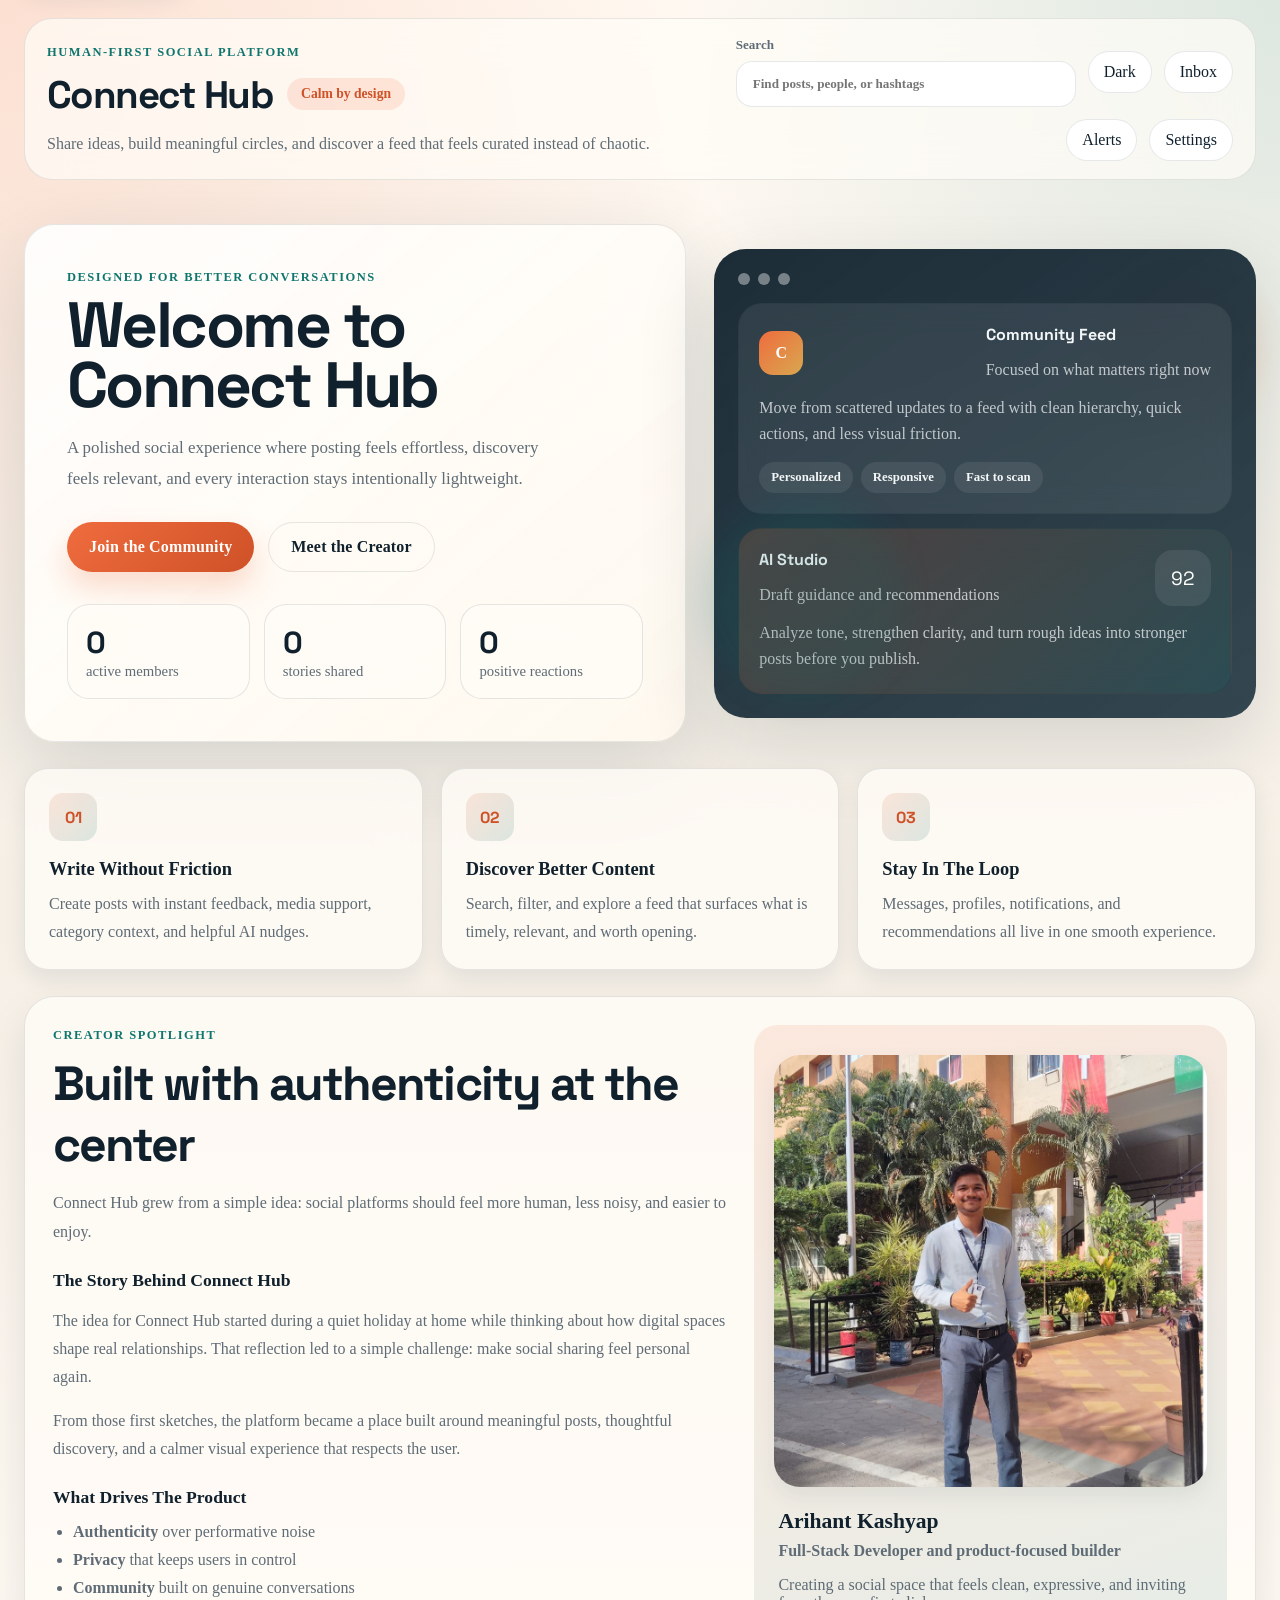
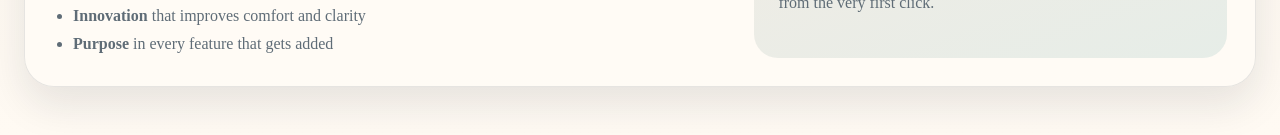
==== index.html @ 65b5e517 "Initial commit" ====
<!DOCTYPE html>
<html lang="en">
<head>
    <meta charset="UTF-8">
    <meta name="viewport" content="width=device-width, initial-scale=1.0">
    <title>Connect Hub | Social Community Experience</title>
    <link rel="preconnect" href="https://fonts.googleapis.com">
    <link rel="preconnect" href="https://fonts.gstatic.com" crossorigin>
    <link href="https://fonts.googleapis.com/css2?family=Manrope:wght@400;500;600;700;800&family=Space+Grotesk:wght@500;700&display=swap" rel="stylesheet">
    <link rel="stylesheet" href="style.css">
</head>
<body>
    <a class="skip-link" href="#mainContainer">Skip to main content</a>
    <div class="page-noise" aria-hidden="true"></div>

    <header id="mainHeader" class="site-header">
        <div class="header-shell">
            <div class="brand-block">
                <span class="eyebrow">Human-first social platform</span>
                <div class="brand-line">
                    <h1>Connect Hub</h1>
                    <span class="brand-pill">Calm by design</span>
                </div>
                <p>Share ideas, build meaningful circles, and discover a feed that feels curated instead of chaotic.</p>
            </div>

            <div class="header-controls">
                <label class="search-shell" for="searchInput">
                    <span>Search</span>
                    <input type="text" id="searchInput" placeholder="Find posts, people, or hashtags" />
                </label>
                <button id="themeToggle" class="utility-btn" type="button" aria-label="Toggle theme">Theme</button>
                <button id="dmBtn" class="utility-btn" type="button">Inbox <span id="dmBadge" class="notification-badge">0</span></button>
                <button id="notificationsBtn" class="utility-btn" type="button">Alerts <span id="notificationCount" class="notification-badge">0</span></button>
                <button id="settingsBtn" class="utility-btn" type="button">Settings</button>

                <div id="userInfo" class="user-info-header">
                    <span id="currentUser"></span>
                    <button id="profileBtn" class="utility-btn" type="button">Profile</button>
                    <button id="logoutBtn" type="button">Logout</button>
                </div>
            </div>
        </div>
    </header>

    <main>
        <section id="landingPage" class="landing-page">
            <div class="hero-section">
                <div class="hero-copy">
                    <span class="section-kicker">Designed for better conversations</span>
                    <h2>Welcome to Connect Hub</h2>
                    <p class="hero-subtitle">A polished social experience where posting feels effortless, discovery feels relevant, and every interaction stays intentionally lightweight.</p>

                    <div class="hero-buttons">
                        <button id="getStartedBtn" class="cta-button" type="button">Join the Community</button>
                        <button id="learnMoreBtn" class="secondary-button" type="button">Meet the Creator</button>
                    </div>

                    <div class="hero-microstats">
                        <div class="hero-chip">
                            <strong id="totalUsers">0</strong>
                            <span>active members</span>
                        </div>
                        <div class="hero-chip">
                            <strong id="totalPosts">0</strong>
                            <span>stories shared</span>
                        </div>
                        <div class="hero-chip">
                            <strong id="totalLikes">0</strong>
                            <span>positive reactions</span>
                        </div>
                    </div>
                </div>

                <div class="hero-preview" aria-hidden="true">
                    <div class="preview-window">
                        <div class="preview-top">
                            <span></span>
                            <span></span>
                            <span></span>
                        </div>

                        <div class="preview-card">
                            <div class="preview-card-header">
                                <div class="preview-avatar">C</div>
                                <div>
                                    <strong>Community Feed</strong>
                                    <p>Focused on what matters right now</p>
                                </div>
                            </div>
                            <p>Move from scattered updates to a feed with clean hierarchy, quick actions, and less visual friction.</p>
                            <div class="preview-tags">
                                <span>Personalized</span>
                                <span>Responsive</span>
                                <span>Fast to scan</span>
                            </div>
                        </div>

                        <div class="preview-card accent">
                            <div class="preview-card-header">
                                <div>
                                    <strong>AI Studio</strong>
                                    <p>Draft guidance and recommendations</p>
                                </div>
                                <span class="preview-score">92</span>
                            </div>
                            <p>Analyze tone, strengthen clarity, and turn rough ideas into stronger posts before you publish.</p>
                        </div>
                    </div>
                </div>
            </div>

            <div class="hero-features">
                <article class="feature">
                    <div class="feature-icon">01</div>
                    <h3>Write Without Friction</h3>
                    <p>Create posts with instant feedback, media support, category context, and helpful AI nudges.</p>
                </article>
                <article class="feature">
                    <div class="feature-icon">02</div>
                    <h3>Discover Better Content</h3>
                    <p>Search, filter, and explore a feed that surfaces what is timely, relevant, and worth opening.</p>
                </article>
                <article class="feature">
                    <div class="feature-icon">03</div>
                    <h3>Stay In The Loop</h3>
                    <p>Messages, profiles, notifications, and recommendations all live in one smooth experience.</p>
                </article>
            </div>

            <section class="about-creator-section">
                <div class="about-container">
                    <div class="about-copy">
                        <span class="section-kicker">Creator spotlight</span>
                        <h2>Built with authenticity at the center</h2>
                        <p class="about-intro">Connect Hub grew from a simple idea: social platforms should feel more human, less noisy, and easier to enjoy.</p>

                        <div class="creator-story">
                            <h3>The Story Behind Connect Hub</h3>
                            <p>The idea for Connect Hub started during a quiet holiday at home while thinking about how digital spaces shape real relationships. That reflection led to a simple challenge: make social sharing feel personal again.</p>
                            <p>From those first sketches, the platform became a place built around meaningful posts, thoughtful discovery, and a calmer visual experience that respects the user.</p>
                        </div>

                        <div class="creator-values">
                            <h3>What Drives The Product</h3>
                            <ul>
                                <li><strong>Authenticity</strong> over performative noise</li>
                                <li><strong>Privacy</strong> that keeps users in control</li>
                                <li><strong>Community</strong> built on genuine conversations</li>
                                <li><strong>Innovation</strong> that improves comfort and clarity</li>
                                <li><strong>Purpose</strong> in every feature that gets added</li>
                            </ul>
                        </div>
                    </div>

                    <div class="creator-panel">
                        <div class="creator-avatar">
                            <img src="Images/MYPHOTO.jpeg.jpeg" alt="Portrait of Arihant Kashyap" />
                        </div>
                        <div class="creator-info">
                            <h3>Arihant Kashyap</h3>
                            <p class="creator-role">Full-Stack Developer and product-focused builder</p>
                            <p>Creating a social space that feels clean, expressive, and inviting from the very first click.</p>
                        </div>
                    </div>
                </div>
            </section>
        </section>

        <div class="container" id="mainContainer">
            <div class="workspace-grid">
                <div class="composer-column">
                    <section class="section-card composer-card">
                        <div class="section-heading">
                            <div>
                                <span class="section-kicker">Create</span>
                                <h2>Start a post</h2>
                            </div>
                            <p id="draftStatus" class="section-meta">Draft ready when you are.</p>
                        </div>

                        <form class="post-form" id="postForm">
                            <div class="post-input-area">
                                <textarea id="postContent" rows="4" placeholder="Share an idea, an update, or a question..." maxlength="280" required></textarea>

                                <div id="imagePreview" class="image-preview empty">
                                    <div class="image-preview-copy">
                                        <strong>Media preview</strong>
                                        <p>Add an image to create a richer post.</p>
                                    </div>
                                </div>

                                <div class="post-options">
                                    <button type="button" id="emojiBtn">Emoji</button>
                                    <input type="file" id="imageInput" accept="image/*" title="Upload image" />
                                    <button type="button" id="imageBtn">Image</button>
                                    <label class="category-shell" for="categorySelect">
                                        <span>Category</span>
                                        <select id="categorySelect" name="category" title="Select post category">
                                            <option value="">Pick one</option>
                                            <option value="general">General</option>
                                            <option value="tech">Technology</option>
                                            <option value="lifestyle">Lifestyle</option>
                                            <option value="news">News</option>
                                        </select>
                                    </label>
                                </div>
                            </div>

                            <div class="form-footer">
                                <span id="charCount">0/280</span>
                                <button type="submit">Publish Post</button>
                            </div>
                        </form>
                    </section>

                    <section class="ai-panel" id="aiAssistPanel">
                        <div class="ai-panel-header">
                            <div>
                                <span class="section-kicker">AI assistance</span>
                                <h2>AI Studio</h2>
                                <p>Analyze your draft, generate hashtags, and discover personalized posts.</p>
                            </div>
                            <button type="button" id="analyzeDraftBtn">Analyze Draft</button>
                        </div>

                        <div class="ai-insight-grid">
                            <div class="ai-metric-card">
                                <span class="ai-label">Sentiment</span>
                                <strong id="aiSentiment">Waiting for analysis</strong>
                            </div>
                            <div class="ai-metric-card">
                                <span class="ai-label">Engagement Score</span>
                                <strong id="aiEngagement">0</strong>
                            </div>
                            <div class="ai-metric-card">
                                <span class="ai-label">Best Category</span>
                                <strong id="aiCategory">general</strong>
                            </div>
                        </div>

                        <div class="ai-summary-card">
                            <p id="aiSummary">Write a draft and run analysis to see AI-generated insights here.</p>
                            <p id="aiTip" class="ai-tip">Tips will appear after analysis.</p>
                        </div>

                        <div class="ai-hashtag-row">
                            <div id="aiHashtags" class="ai-hashtags"></div>
                            <button type="button" id="useHashtagsBtn">Add Hashtags</button>
                        </div>

                        <div class="ai-recommendations">
                            <div class="ai-recommendations-header">
                                <h3>Recommended For You</h3>
                                <span id="aiInsightStatus">Sign in to activate personalized recommendations.</span>
                            </div>
                            <div id="recommendedFeed" class="recommended-feed"></div>
                        </div>
                    </section>
                </div>

                <section class="feed-column">
                    <div class="section-card feed-shell">
                        <div class="feed-header-row">
                            <div>
                                <span class="section-kicker">Discover</span>
                                <h2>Your feed</h2>
                            </div>
                            <p id="feedSummary" class="section-meta">Everything new, relevant, and worth your time.</p>
                        </div>

                        <div class="feed-controls">
                            <div class="feed-tabs">
                                <button id="allPostsTab" class="feed-tab active" type="button">All Posts</button>
                                <button id="followingTab" class="feed-tab" type="button">Following</button>
                                <button id="trendingTab" class="feed-tab" type="button">Trending</button>
                            </div>

                            <label class="sort-shell" for="sortSelect">
                                <span>Sort</span>
                                <select id="sortSelect" title="Sort posts by">
                                    <option value="newest">Newest</option>
                                    <option value="oldest">Oldest</option>
                                    <option value="popular">Most Liked</option>
                                </select>
                            </label>
                        </div>

                        <div id="searchSummary" class="search-summary">Use search, tabs, and sorting to shape the feed around what you want to see.</div>
                        <div class="feed" id="feed"></div>
                    </div>
                </section>
            </div>
        </div>
    </main>

    <div id="authModal" class="modal">
        <div class="modal-content auth-modal-panel">
            <span class="close" role="button" tabindex="0" aria-label="Close auth modal">&times;</span>
            <div class="auth-panel-copy">
                <span class="section-kicker">Welcome back</span>
                <h2>Enter a more thoughtful social space</h2>
                <p>Sign in to personalize your feed, connect with others, and use the built-in AI Studio.</p>
            </div>

            <div class="auth-panel-form">
                <div class="auth-tabs">
                    <button id="loginTab" class="tab active" type="button">Login</button>
                    <button id="signupTab" class="tab" type="button">Sign Up</button>
                </div>

                <div id="loginForm" class="auth-form">
                    <h2>Login</h2>
                    <input type="email" id="loginEmail" placeholder="Email" required />
                    <input type="password" id="loginPassword" placeholder="Password" required />
                    <button id="loginBtn" type="button">Login</button>
                    <p id="loginError" class="error"></p>
                </div>

                <div id="signupForm" class="auth-form">
                    <h2>Create Account</h2>
                    <input type="text" id="signupName" placeholder="Full Name" required />
                    <input type="email" id="signupEmail" placeholder="Email" required />
                    <input type="password" id="signupPassword" placeholder="Password" required />
                    <button id="signupBtn" type="button">Create Account</button>
                    <p id="signupError" class="error"></p>
                </div>
            </div>
        </div>
    </div>

    <div id="profileModal" class="modal">
        <div class="modal-content profile-panel">
            <span class="close" role="button" tabindex="0" aria-label="Close profile modal">&times;</span>
            <h2>User Profile</h2>
            <div id="profileContent">
                <div class="profile-avatar">
                    <div id="profileAvatar"></div>
                    <button id="changeAvatarBtn" type="button">Change Avatar</button>
                </div>
                <div class="profile-info">
                    <p><strong>Name</strong><span id="profileName"></span></p>
                    <p><strong>Email</strong><span id="profileEmail"></span></p>
                    <p><strong>Posts</strong><span id="profilePosts"></span></p>
                    <p><strong>Likes</strong><span id="profileLikes"></span></p>
                    <p><strong>Joined</strong><span id="profileJoined"></span></p>
                </div>
                <div class="profile-stats">
                    <div class="stat">
                        <span class="stat-number" id="followersCount">0</span>
                        <span class="stat-label">Followers</span>
                    </div>
                    <div class="stat">
                        <span class="stat-number" id="followingCount">0</span>
                        <span class="stat-label">Following</span>
                    </div>
                </div>
                <div id="profileActions" class="profile-actions"></div>
            </div>
        </div>
    </div>

    <div id="commentsModal" class="modal">
        <div class="modal-content large">
            <span class="close" role="button" tabindex="0" aria-label="Close comments modal">&times;</span>
            <h2>Comments</h2>
            <div id="commentsList"></div>
            <div class="comment-form">
                <textarea id="commentInput" placeholder="Write a comment..." rows="2"></textarea>
                <button id="addCommentBtn" type="button">Comment</button>
            </div>
        </div>
    </div>

    <div id="notificationsModal" class="modal">
        <div class="modal-content">
            <span class="close" role="button" tabindex="0" aria-label="Close notifications modal">&times;</span>
            <h2>Notifications</h2>
            <div id="notificationsList"></div>
            <button id="clearNotificationsBtn" type="button">Clear All</button>
        </div>
    </div>

    <div id="settingsModal" class="modal">
        <div class="modal-content">
            <span class="close" role="button" tabindex="0" aria-label="Close settings modal">&times;</span>
            <h2>Settings</h2>
            <div class="settings-section">
                <h3>Privacy</h3>
                <label for="privateProfile"><input type="checkbox" id="privateProfile"> Private Profile</label>
                <label for="showOnlineStatus"><input type="checkbox" id="showOnlineStatus"> Show Online Status</label>
            </div>
            <div class="settings-section">
                <h3>Notifications</h3>
                <label for="emailNotifications"><input type="checkbox" id="emailNotifications" checked> Email Notifications</label>
                <label for="pushNotifications"><input type="checkbox" id="pushNotifications" checked> Push Notifications</label>
            </div>
            <div class="settings-section">
                <h3>Appearance</h3>
                <label for="themeSelect">Theme
                    <select id="themeSelect">
                        <option value="light">Light</option>
                        <option value="dark">Dark</option>
                        <option value="auto">Auto</option>
                    </select>
                </label>
            </div>
            <button id="saveSettingsBtn" type="button">Save Settings</button>
        </div>
    </div>

    <div id="dmModal" class="modal">
        <div class="modal-content large">
            <span class="close" role="button" tabindex="0" aria-label="Close direct messages modal">&times;</span>
            <h2>Direct Messages</h2>
            <div id="dmContainer">
                <div id="conversationsList">
                    <h3>Conversations</h3>
                    <div id="conversations"></div>
                </div>
                <div id="messagesContainer">
                    <div id="messagesHeader">
                        <button id="backToConversations" type="button">Back</button>
                        <span id="chatUserName"></span>
                    </div>
                    <div id="messagesList"></div>
                    <div class="message-form">
                        <input type="text" id="messageInput" placeholder="Type a message..." />
                        <button id="sendMessageBtn" type="button">Send</button>
                    </div>
                </div>
            </div>
        </div>
    </div>

    <div id="emojiPicker" class="emoji-picker">
        <div class="emoji-grid">
            <span>&#128512;</span>
            <span>&#128513;</span>
            <span>&#128515;</span>
            <span>&#128516;</span>
            <span>&#128522;</span>
            <span>&#128526;</span>
            <span>&#128525;</span>
            <span>&#129321;</span>
            <span>&#128536;</span>
            <span>&#128578;</span>
            <span>&#128064;</span>
            <span>&#128170;</span>
            <span>&#128293;</span>
            <span>&#127881;</span>
            <span>&#128640;</span>
            <span>&#128293;</span>
            <span>&#128161;</span>
            <span>&#10024;</span>
            <span>&#128175;</span>
            <span>&#129309;</span>
            <span>&#128588;</span>
            <span>&#128077;</span>
            <span>&#128079;</span>
            <span>&#128171;</span>
        </div>
    </div>

    <div id="toastStack" class="toast-stack" aria-live="polite" aria-atomic="true"></div>

    <script src="abc.js"></script>
</body>
</html>
---- style.css ----
:root {
    --bg: #f5efe6;
    --bg-strong: #fffaf3;
    --surface: rgba(255, 252, 247, 0.78);
    --surface-strong: #ffffff;
    --surface-muted: rgba(245, 239, 230, 0.92);
    --border: rgba(16, 33, 45, 0.1);
    --border-strong: rgba(16, 33, 45, 0.16);
    --text: #10212d;
    --muted: #5f6c76;
    --accent: #ef6c3e;
    --accent-deep: #cf5127;
    --accent-soft: rgba(239, 108, 62, 0.14);
    --teal: #0f766e;
    --teal-soft: rgba(15, 118, 110, 0.14);
    --gold: #d8a84f;
    --danger: #d94f4f;
    --shadow-lg: 0 28px 80px rgba(16, 33, 45, 0.14);
    --shadow-md: 0 18px 40px rgba(16, 33, 45, 0.1);
    --shadow-sm: 0 10px 22px rgba(16, 33, 45, 0.08);
    --radius-xl: 30px;
    --radius-lg: 22px;
    --radius-md: 16px;
    --radius-sm: 12px;
}

body.dark {
    --bg: #08131a;
    --bg-strong: #0d1d26;
    --surface: rgba(14, 27, 36, 0.78);
    --surface-strong: #12232d;
    --surface-muted: rgba(17, 32, 42, 0.92);
    --border: rgba(255, 255, 255, 0.08);
    --border-strong: rgba(255, 255, 255, 0.14);
    --text: #edf4f6;
    --muted: #9fb2bb;
    --accent: #ff8c61;
    --accent-deep: #f26a35;
    --accent-soft: rgba(255, 140, 97, 0.16);
    --teal: #41b7ab;
    --teal-soft: rgba(65, 183, 171, 0.16);
    --gold: #e6bc63;
    --shadow-lg: 0 28px 80px rgba(0, 0, 0, 0.36);
    --shadow-md: 0 18px 40px rgba(0, 0, 0, 0.28);
    --shadow-sm: 0 10px 22px rgba(0, 0, 0, 0.24);
}

#dmBadge,
#imageInput,
#mainContainer,
#signupForm,
#messagesContainer,
#emojiPicker,
#userInfo {
    display: none;
}

* {
    box-sizing: border-box;
}

html {
    scroll-behavior: smooth;
}

body {
    margin: 0;
    min-height: 100vh;
    font-family: "Manrope", "Segoe UI", sans-serif;
    background:
        radial-gradient(circle at top left, rgba(239, 108, 62, 0.18), transparent 34%),
        radial-gradient(circle at top right, rgba(15, 118, 110, 0.14), transparent 28%),
        linear-gradient(180deg, var(--bg-strong) 0%, var(--bg) 52%, var(--bg-strong) 100%);
    color: var(--text);
    transition: background 0.35s ease, color 0.35s ease;
}

body,
button,
input,
select,
textarea {
    font: inherit;
}

img {
    display: block;
    max-width: 100%;
}

button,
input,
select,
textarea {
    outline: none;
}

a {
    color: inherit;
}

.skip-link {
    position: absolute;
    left: 24px;
    top: -48px;
    z-index: 30;
    padding: 10px 14px;
    border-radius: 999px;
    background: var(--surface-strong);
    color: var(--text);
    text-decoration: none;
    box-shadow: var(--shadow-sm);
}

.skip-link:focus {
    top: 20px;
}

.page-noise {
    position: fixed;
    inset: 0;
    background-image:
        linear-gradient(rgba(255, 255, 255, 0.03) 1px, transparent 1px),
        linear-gradient(90deg, rgba(255, 255, 255, 0.03) 1px, transparent 1px);
    background-size: 32px 32px;
    opacity: 0.18;
    pointer-events: none;
    z-index: -1;
}

.site-header {
    position: sticky;
    top: 0;
    z-index: 20;
    padding: 18px 24px 0;
}

.site-header.scrolled .header-shell {
    background: rgba(255, 252, 247, 0.88);
    box-shadow: var(--shadow-sm);
}

body.dark .site-header.scrolled .header-shell {
    background: rgba(14, 27, 36, 0.88);
}

.header-shell {
    max-width: 1240px;
    margin: 0 auto;
    display: grid;
    grid-template-columns: minmax(280px, 1.2fr) minmax(360px, 1fr);
    gap: 20px;
    align-items: center;
    padding: 18px 22px;
    border: 1px solid var(--border);
    border-radius: 28px;
    background: rgba(255, 252, 247, 0.72);
    backdrop-filter: blur(20px);
    transition: background 0.35s ease, box-shadow 0.35s ease;
}

body.dark .header-shell {
    background: rgba(14, 27, 36, 0.72);
}

.brand-block h1,
.hero-copy h2,
.section-heading h2,
.ai-panel-header h2,
.feed-header-row h2,
.about-copy h2,
.auth-panel-copy h2 {
    margin: 0;
    font-family: "Space Grotesk", "Segoe UI", sans-serif;
    letter-spacing: -0.04em;
}

.brand-block p,
.hero-subtitle,
.section-meta,
.ai-panel-header p,
.preview-card p,
.about-intro,
.creator-info p,
.recommended-card p {
    color: var(--muted);
}

.eyebrow,
.section-kicker {
    display: inline-flex;
    align-items: center;
    gap: 8px;
    margin-bottom: 10px;
    color: var(--teal);
    font-size: 0.78rem;
    font-weight: 800;
    letter-spacing: 0.12em;
    text-transform: uppercase;
}

.brand-line {
    display: flex;
    align-items: center;
    gap: 14px;
    flex-wrap: wrap;
}

.brand-block h1 {
    font-size: clamp(2rem, 3vw, 2.8rem);
}

.brand-block p {
    margin: 12px 0 0;
    max-width: 680px;
    line-height: 1.6;
}

.brand-pill {
    padding: 8px 14px;
    border-radius: 999px;
    background: var(--accent-soft);
    color: var(--accent-deep);
    font-size: 0.85rem;
    font-weight: 700;
}

.header-controls {
    display: flex;
    align-items: center;
    justify-content: flex-end;
    gap: 12px;
    flex-wrap: wrap;
}

.search-shell,
.category-shell,
.sort-shell {
    display: flex;
    flex-direction: column;
    gap: 8px;
    font-size: 0.82rem;
    font-weight: 700;
    color: var(--muted);
}

.search-shell {
    min-width: min(340px, 100%);
}

#searchInput,
#postContent,
.auth-form input,
#commentInput,
#messageInput,
#themeSelect,
#categorySelect,
#sortSelect {
    width: 100%;
    border: 1px solid var(--border);
    border-radius: 16px;
    background: var(--surface-strong);
    color: var(--text);
    transition: border-color 0.2s ease, box-shadow 0.2s ease, transform 0.2s ease;
}

#searchInput,
.auth-form input,
#messageInput,
#themeSelect,
#categorySelect,
#sortSelect {
    padding: 14px 16px;
}

#searchInput:focus,
#postContent:focus,
.auth-form input:focus,
#commentInput:focus,
#messageInput:focus,
#themeSelect:focus,
#categorySelect:focus,
#sortSelect:focus {
    border-color: rgba(239, 108, 62, 0.56);
    box-shadow: 0 0 0 4px rgba(239, 108, 62, 0.12);
}

.utility-btn,
#logoutBtn,
.post-form button,
.feed-tab,
.tab,
#saveSettingsBtn,
#clearNotificationsBtn,
#sendMessageBtn,
#addCommentBtn,
.profile-actions button,
.follow-btn,
.message-form button,
#changeAvatarBtn {
    border: none;
    border-radius: 999px;
    cursor: pointer;
    transition: transform 0.2s ease, box-shadow 0.2s ease, background 0.2s ease, color 0.2s ease;
}

.utility-btn,
#logoutBtn {
    position: relative;
    padding: 12px 16px;
    background: var(--surface-strong);
    color: var(--text);
    box-shadow: inset 0 0 0 1px var(--border);
    white-space: nowrap;
}

.utility-btn:hover,
#logoutBtn:hover,
.post-form button:hover,
.cta-button:hover,
.secondary-button:hover,
.feed-tab:hover,
.tab:hover,
#saveSettingsBtn:hover,
#clearNotificationsBtn:hover,
#sendMessageBtn:hover,
#addCommentBtn:hover,
.profile-actions button:hover,
.follow-btn:hover,
.message-form button:hover,
#changeAvatarBtn:hover {
    transform: translateY(-1px);
}

.notification-badge {
    position: absolute;
    top: -6px;
    right: -6px;
    min-width: 22px;
    padding: 2px 6px;
    border-radius: 999px;
    background: var(--danger);
    color: #fff;
    font-size: 0.72rem;
    font-weight: 800;
    text-align: center;
    display: none;
}

.user-info-header {
    display: flex;
    align-items: center;
    gap: 10px;
    padding: 8px 8px 8px 14px;
    border-radius: 999px;
    background: var(--surface);
    border: 1px solid var(--border);
}

.user-info-header span {
    font-weight: 800;
}

main {
    padding: 18px 24px 48px;
}

.landing-page,
.container {
    max-width: 1240px;
    margin: 0 auto;
}

.landing-page {
    padding-top: 26px;
}

.hero-section {
    display: grid;
    grid-template-columns: minmax(320px, 1.1fr) minmax(300px, 0.9fr);
    gap: 28px;
    align-items: center;
}

.hero-copy {
    padding: 42px;
    border-radius: var(--radius-xl);
    border: 1px solid var(--border);
    background:
        linear-gradient(140deg, rgba(255, 255, 255, 0.74), rgba(255, 248, 238, 0.82)),
        var(--surface);
    box-shadow: var(--shadow-lg);
}

body.dark .hero-copy {
    background:
        linear-gradient(140deg, rgba(19, 34, 44, 0.92), rgba(14, 25, 33, 0.82)),
        var(--surface);
}

.hero-copy h2 {
    font-size: clamp(2.5rem, 5vw, 4.8rem);
    line-height: 0.94;
    max-width: 10ch;
}

.hero-subtitle {
    margin: 18px 0 0;
    font-size: 1.06rem;
    line-height: 1.8;
    max-width: 56ch;
}

.hero-buttons {
    display: flex;
    gap: 14px;
    margin-top: 28px;
    flex-wrap: wrap;
}

.cta-button,
.secondary-button {
    padding: 15px 22px;
    border-radius: 999px;
    font-weight: 800;
    letter-spacing: 0.01em;
    cursor: pointer;
}

.cta-button {
    border: none;
    background: linear-gradient(135deg, var(--accent), var(--accent-deep));
    color: #fff;
    box-shadow: 0 16px 30px rgba(239, 108, 62, 0.24);
}

.secondary-button {
    border: 1px solid var(--border);
    background: transparent;
    color: var(--text);
}

.hero-microstats {
    display: grid;
    grid-template-columns: repeat(3, minmax(0, 1fr));
    gap: 14px;
    margin-top: 32px;
}

.hero-chip,
.feature,
.preview-card,
.section-card,
.ai-panel,
.modal-content,
.comment,
.notification,
.conversation,
.recommended-card,
.empty-state,
.image-preview {
    border: 1px solid var(--border);
    background: var(--surface);
    backdrop-filter: blur(20px);
}

.hero-chip {
    padding: 18px;
    border-radius: 22px;
}

.hero-chip strong {
    display: block;
    font-family: "Space Grotesk", "Segoe UI", sans-serif;
    font-size: 1.9rem;
}

.hero-chip span {
    color: var(--muted);
    font-size: 0.92rem;
}

.hero-preview {
    position: relative;
}

.hero-preview::before,
.hero-preview::after {
    content: "";
    position: absolute;
    border-radius: 999px;
    filter: blur(16px);
    opacity: 0.76;
}

.hero-preview::before {
    width: 160px;
    height: 160px;
    right: 0;
    top: 20px;
    background: rgba(239, 108, 62, 0.22);
}

.hero-preview::after {
    width: 200px;
    height: 200px;
    left: -10px;
    bottom: 20px;
    background: rgba(15, 118, 110, 0.18);
}

.preview-window {
    position: relative;
    padding: 24px;
    border-radius: 32px;
    background: linear-gradient(145deg, rgba(16, 33, 45, 0.95), rgba(24, 46, 58, 0.88));
    box-shadow: var(--shadow-lg);
    overflow: hidden;
}

.preview-top {
    display: flex;
    gap: 8px;
    margin-bottom: 18px;
}

.preview-top span {
    width: 12px;
    height: 12px;
    border-radius: 50%;
    background: rgba(255, 255, 255, 0.4);
}

.preview-card {
    padding: 20px;
    border-radius: 24px;
    background: rgba(255, 255, 255, 0.08);
    color: #f4f7f8;
    backdrop-filter: blur(14px);
}

.preview-card + .preview-card {
    margin-top: 14px;
}

.preview-card-header {
    display: flex;
    justify-content: space-between;
    gap: 14px;
    align-items: center;
}

.preview-card strong,
.preview-score {
    font-family: "Space Grotesk", "Segoe UI", sans-serif;
}

.preview-card p {
    margin: 12px 0 0;
    color: rgba(244, 247, 248, 0.74);
    line-height: 1.65;
}

.preview-avatar {
    width: 44px;
    height: 44px;
    border-radius: 14px;
    display: grid;
    place-items: center;
    background: linear-gradient(135deg, var(--accent), var(--gold));
    color: #fff;
    font-weight: 800;
}

.preview-tags {
    display: flex;
    gap: 8px;
    flex-wrap: wrap;
    margin-top: 14px;
}

.preview-tags span,
.recommended-reason,
.ai-chip,
.category-tag {
    padding: 8px 12px;
    border-radius: 999px;
    font-size: 0.8rem;
    font-weight: 700;
}

.preview-tags span {
    background: rgba(255, 255, 255, 0.08);
}

.preview-card.accent {
    background: linear-gradient(135deg, rgba(239, 108, 62, 0.22), rgba(15, 118, 110, 0.16));
}

.preview-score {
    display: inline-flex;
    align-items: center;
    justify-content: center;
    min-width: 56px;
    height: 56px;
    border-radius: 18px;
    background: rgba(255, 255, 255, 0.08);
    color: #fff;
    font-size: 1.2rem;
}

.hero-features {
    display: grid;
    grid-template-columns: repeat(3, minmax(0, 1fr));
    gap: 18px;
    margin: 26px 0 0;
}

.feature {
    padding: 24px;
    border-radius: 24px;
    box-shadow: var(--shadow-sm);
}

.feature-icon {
    width: 48px;
    height: 48px;
    display: grid;
    place-items: center;
    border-radius: 14px;
    background: linear-gradient(135deg, var(--accent-soft), var(--teal-soft));
    color: var(--accent-deep);
    font-family: "Space Grotesk", "Segoe UI", sans-serif;
    font-weight: 700;
}

.feature h3 {
    margin: 18px 0 10px;
    font-size: 1.15rem;
}

.feature p {
    margin: 0;
    color: var(--muted);
    line-height: 1.7;
}

.about-creator-section {
    margin-top: 26px;
}

.about-container {
    display: grid;
    grid-template-columns: minmax(320px, 1.15fr) minmax(240px, 0.8fr);
    gap: 22px;
    padding: 28px;
    border-radius: var(--radius-xl);
    border: 1px solid var(--border);
    background: var(--surface);
    box-shadow: var(--shadow-md);
}

.about-copy h2 {
    font-size: clamp(2rem, 4vw, 3rem);
}

.about-intro {
    margin: 14px 0 0;
    line-height: 1.8;
}

.creator-story,
.creator-values {
    margin-top: 24px;
}

.creator-story h3,
.creator-values h3 {
    margin: 0 0 10px;
    font-size: 1.1rem;
}

.creator-story p,
.creator-values li {
    color: var(--muted);
    line-height: 1.75;
}

.creator-values ul {
    margin: 0;
    padding-left: 20px;
}

.creator-panel {
    display: flex;
    flex-direction: column;
    justify-content: center;
    gap: 16px;
    padding: 20px;
    border-radius: 24px;
    background: linear-gradient(160deg, rgba(239, 108, 62, 0.12), rgba(15, 118, 110, 0.1));
}

.creator-avatar {
    overflow: hidden;
    border-radius: 26px;
    box-shadow: var(--shadow-sm);
}

.creator-avatar img {
    width: 100%;
    aspect-ratio: 1 / 1;
    object-fit: cover;
}

.creator-info {
    padding: 6px 4px 0;
}

.creator-info h3 {
    margin: 0;
    font-size: 1.35rem;
}

.creator-role {
    margin: 8px 0;
    color: var(--accent-deep);
    font-weight: 700;
}

.container {
    margin-top: 24px;
}

.workspace-grid {
    display: grid;
    grid-template-columns: minmax(320px, 390px) minmax(0, 1fr);
    gap: 22px;
    align-items: start;
}

.composer-column {
    display: grid;
    gap: 22px;
}

.section-card,
.ai-panel {
    padding: 24px;
    border-radius: var(--radius-lg);
    box-shadow: var(--shadow-md);
}

.section-heading,
.ai-panel-header,
.feed-header-row {
    display: flex;
    align-items: flex-start;
    justify-content: space-between;
    gap: 18px;
}

.section-heading h2,
.ai-panel-header h2,
.feed-header-row h2 {
    font-size: 1.8rem;
}

.section-meta,
.ai-panel-header p,
.search-summary {
    margin: 8px 0 0;
    line-height: 1.6;
}

.post-form {
    display: grid;
    gap: 18px;
    margin-top: 20px;
}

#postContent,
#commentInput {
    min-height: 140px;
    padding: 18px 18px 16px;
    resize: vertical;
    line-height: 1.75;
}

.post-input-area {
    display: grid;
    gap: 14px;
}

.image-preview {
    min-height: 120px;
    padding: 16px;
    border-radius: 20px;
    box-shadow: inset 0 0 0 1px rgba(16, 33, 45, 0.02);
}

.image-preview.empty {
    display: flex;
    align-items: center;
}

.image-preview-copy p {
    margin: 6px 0 0;
    color: var(--muted);
}

.image-preview img {
    width: 100%;
    border-radius: 18px;
    max-height: 260px;
    object-fit: cover;
}

.image-preview-top {
    display: flex;
    justify-content: space-between;
    align-items: center;
    gap: 12px;
    margin-bottom: 14px;
}

.remove-image {
    padding: 10px 14px;
    border: none;
    border-radius: 999px;
    background: rgba(217, 79, 79, 0.12);
    color: var(--danger);
    cursor: pointer;
}

.post-options {
    display: flex;
    align-items: end;
    gap: 12px;
    flex-wrap: wrap;
}

#emojiBtn,
#imageBtn,
#analyzeDraftBtn,
#useHashtagsBtn,
.post-form button,
#saveSettingsBtn,
#clearNotificationsBtn,
#sendMessageBtn,
#addCommentBtn,
.profile-actions button,
.follow-btn,
#changeAvatarBtn {
    padding: 13px 18px;
    background: var(--surface-strong);
    color: var(--text);
    box-shadow: inset 0 0 0 1px var(--border);
}

.post-form button[type="submit"],
#analyzeDraftBtn,
#saveSettingsBtn,
#sendMessageBtn,
#addCommentBtn,
.profile-actions button:first-child {
    background: linear-gradient(135deg, var(--accent), var(--accent-deep));
    color: #fff;
    box-shadow: 0 14px 24px rgba(239, 108, 62, 0.18);
}

.form-footer {
    display: flex;
    align-items: center;
    justify-content: space-between;
    gap: 12px;
}

#charCount {
    color: var(--muted);
    font-weight: 800;
}

.ai-insight-grid {
    display: grid;
    grid-template-columns: repeat(3, minmax(0, 1fr));
    gap: 12px;
    margin-top: 20px;
}

.ai-metric-card,
.recommended-card {
    padding: 18px;
    border-radius: 18px;
    background: var(--surface-muted);
}

.ai-label {
    display: block;
    color: var(--muted);
    font-size: 0.8rem;
    font-weight: 800;
    letter-spacing: 0.06em;
    text-transform: uppercase;
}

.ai-metric-card strong {
    display: block;
    margin-top: 8px;
    font-size: 1.08rem;
}

.ai-summary-card,
.ai-recommendations {
    margin-top: 18px;
    padding: 18px;
    border-radius: 20px;
    background: var(--surface-muted);
}

.ai-summary-card p {
    margin: 0;
}

.ai-tip {
    margin-top: 10px !important;
    color: var(--muted);
}

.ai-hashtag-row {
    display: flex;
    align-items: center;
    justify-content: space-between;
    gap: 12px;
    flex-wrap: wrap;
    margin-top: 16px;
}

.ai-hashtags,
.recommended-reasons {
    display: flex;
    flex-wrap: wrap;
    gap: 8px;
}

.ai-chip {
    background: var(--accent-soft);
    color: var(--accent-deep);
}

.ai-recommendations-header {
    display: flex;
    justify-content: space-between;
    gap: 14px;
    align-items: start;
}

.ai-recommendations-header h3 {
    margin: 0;
}

.ai-recommendations-header span {
    color: var(--muted);
    font-size: 0.92rem;
    max-width: 28ch;
    text-align: right;
}

.recommended-feed {
    display: grid;
    gap: 12px;
    margin-top: 14px;
}

.recommended-meta {
    display: flex;
    justify-content: space-between;
    gap: 12px;
    align-items: center;
}

.recommended-meta span {
    color: var(--accent-deep);
    font-size: 0.84rem;
    font-weight: 800;
}

.recommended-card p {
    margin: 12px 0;
    line-height: 1.7;
}

.recommended-reason {
    background: var(--teal-soft);
    color: var(--teal);
}

.feed-shell {
    padding: 24px;
}

.feed-controls {
    display: flex;
    align-items: end;
    justify-content: space-between;
    gap: 14px;
    flex-wrap: wrap;
    margin-top: 20px;
}

.feed-tabs {
    display: flex;
    gap: 10px;
    flex-wrap: wrap;
}

.feed-tab {
    padding: 12px 16px;
    background: var(--surface-strong);
    color: var(--muted);
    box-shadow: inset 0 0 0 1px var(--border);
}

.feed-tab.active {
    background: var(--text);
    color: var(--bg-strong);
}

.sort-shell {
    min-width: 180px;
}

.search-summary {
    padding: 14px 16px;
    border-radius: 18px;
    background: var(--surface-muted);
}

.feed {
    display: grid;
    gap: 16px;
    margin-top: 18px;
}

.post {
    padding: 18px;
    border-radius: 22px;
    background: var(--surface);
    border: 1px solid var(--border);
    box-shadow: var(--shadow-sm);
    transition: transform 0.2s ease, box-shadow 0.2s ease;
}

.post:hover {
    transform: translateY(-2px);
    box-shadow: var(--shadow-md);
}

.post.new {
    animation: feed-in 0.45s ease;
}

@keyframes feed-in {
    from {
        opacity: 0;
        transform: translateY(12px);
    }

    to {
        opacity: 1;
        transform: translateY(0);
    }
}

.post-header {
    display: flex;
    align-items: center;
    gap: 14px;
}

.avatar,
#profileAvatar,
.conversation-avatar {
    display: grid;
    place-items: center;
    border-radius: 18px;
    background: linear-gradient(135deg, var(--accent), var(--gold));
    color: #fff;
    font-weight: 800;
}

.avatar {
    width: 52px;
    height: 52px;
    border-radius: 18px;
    flex-shrink: 0;
}

.user-info {
    min-width: 0;
    flex: 1;
}

.user {
    font-weight: 800;
    cursor: pointer;
}

.timestamp {
    margin-top: 4px;
    color: var(--muted);
    font-size: 0.88rem;
}

.post-categories {
    margin: 14px 0 0;
}

.category-tag {
    display: inline-flex;
    background: var(--accent-soft);
    color: var(--accent-deep);
}

.content {
    margin-top: 14px;
    line-height: 1.85;
    white-space: normal;
    word-break: break-word;
}

.hashtag {
    color: var(--teal);
    font-weight: 800;
    cursor: pointer;
}

.post-image {
    margin-top: 14px;
}

.post-image img {
    width: 100%;
    max-height: 420px;
    border-radius: 20px;
    object-fit: cover;
}

.post-actions {
    display: flex;
    align-items: center;
    justify-content: space-between;
    gap: 16px;
    flex-wrap: wrap;
    margin-top: 16px;
    padding-top: 14px;
    border-top: 1px solid var(--border);
}

.post-action-group {
    display: flex;
    gap: 10px;
    flex-wrap: wrap;
}

.like-btn,
.comment-btn,
.share-btn,
.delete-btn,
.follow-btn {
    padding: 11px 14px;
    background: var(--surface-strong);
    border: none;
    border-radius: 999px;
    color: var(--muted);
    cursor: pointer;
    box-shadow: inset 0 0 0 1px var(--border);
}

.like-btn:hover,
.comment-btn:hover,
.share-btn:hover,
.delete-btn:hover,
.follow-btn:hover {
    color: var(--text);
}

.like-btn.liked {
    background: rgba(239, 108, 62, 0.12);
    color: var(--accent-deep);
}

.delete-btn {
    color: var(--danger);
}

.empty-state {
    padding: 28px;
    border-radius: 22px;
    text-align: center;
    color: var(--muted);
    line-height: 1.7;
}

.modal {
    display: none;
    position: fixed;
    inset: 0;
    z-index: 50;
    padding: 24px;
    align-items: center;
    justify-content: center;
    background: rgba(5, 12, 16, 0.56);
    backdrop-filter: blur(12px);
}

.modal-content {
    position: relative;
    width: min(100%, 560px);
    max-height: 92vh;
    overflow: auto;
    padding: 24px;
    border-radius: 28px;
    box-shadow: var(--shadow-lg);
}

.modal-content.large {
    width: min(100%, 900px);
}

.modal-content h2,
.modal-content h3 {
    margin-top: 0;
}

.close {
    position: absolute;
    top: 16px;
    right: 18px;
    font-size: 1.8rem;
    color: var(--muted);
    cursor: pointer;
}

.auth-modal-panel {
    display: grid;
    grid-template-columns: minmax(260px, 0.92fr) minmax(280px, 1fr);
    gap: 22px;
    align-items: stretch;
}

.auth-panel-copy {
    padding: 22px;
    border-radius: 24px;
    background: linear-gradient(145deg, var(--text), rgba(16, 33, 45, 0.88));
    color: #f4f7f8;
}

body.dark .auth-panel-copy {
    background: linear-gradient(145deg, rgba(239, 108, 62, 0.2), rgba(15, 118, 110, 0.16)), var(--surface-muted);
    color: var(--text);
}

.auth-panel-copy p {
    margin: 14px 0 0;
    line-height: 1.8;
    color: inherit;
    opacity: 0.82;
}

.auth-panel-form {
    padding-top: 4px;
}

.auth-tabs {
    display: flex;
    gap: 10px;
    margin-bottom: 18px;
}

.tab {
    flex: 1;
    padding: 13px 14px;
    background: var(--surface-muted);
    color: var(--muted);
    box-shadow: inset 0 0 0 1px var(--border);
}

.tab.active {
    background: var(--text);
    color: var(--bg-strong);
}

.auth-form {
    display: grid;
    gap: 12px;
}

.auth-form h2 {
    margin-bottom: 2px;
}

.auth-form button {
    padding: 14px 18px;
    border: none;
    border-radius: 999px;
    background: linear-gradient(135deg, var(--accent), var(--accent-deep));
    color: #fff;
    cursor: pointer;
}

.error {
    min-height: 1.2em;
    margin: 0;
    color: var(--danger);
    font-size: 0.92rem;
}

.profile-panel #profileContent,
#dmContainer {
    display: grid;
    gap: 18px;
}

.profile-avatar {
    display: grid;
    gap: 12px;
    justify-items: start;
}

#profileAvatar {
    width: 78px;
    height: 78px;
    font-size: 1.6rem;
}

.profile-info {
    display: grid;
    gap: 10px;
}

.profile-info p {
    display: flex;
    justify-content: space-between;
    gap: 16px;
    margin: 0;
    padding: 14px 16px;
    border-radius: 18px;
    background: var(--surface-muted);
}

.profile-stats {
    display: grid;
    grid-template-columns: repeat(2, minmax(0, 1fr));
    gap: 12px;
}

.stat {
    padding: 18px;
    border-radius: 18px;
    background: var(--surface-muted);
    text-align: center;
}

.stat-number {
    display: block;
    font-family: "Space Grotesk", "Segoe UI", sans-serif;
    font-size: 1.6rem;
}

.stat-label {
    color: var(--muted);
}

.profile-actions {
    display: flex;
    gap: 12px;
    flex-wrap: wrap;
}

#commentsList,
#notificationsList,
#messagesList,
#conversations {
    display: grid;
    gap: 12px;
}

.comment,
.notification,
.conversation {
    padding: 16px 18px;
    border-radius: 20px;
}

.comment-author,
.conversation-name {
    font-weight: 800;
}

.comment-content,
.notification-content {
    margin-top: 8px;
    line-height: 1.7;
}

.comment-timestamp,
.notification-time,
.conversation-last {
    margin-top: 8px;
    color: var(--muted);
    font-size: 0.88rem;
}

.notification.unread {
    border-color: rgba(239, 108, 62, 0.34);
    background: linear-gradient(145deg, rgba(239, 108, 62, 0.12), var(--surface));
}

.comment-form,
.message-form {
    display: grid;
    gap: 12px;
    margin-top: 16px;
}

.settings-section {
    display: grid;
    gap: 10px;
    margin: 18px 0;
    padding: 16px;
    border-radius: 18px;
    background: var(--surface-muted);
}

.settings-section label {
    display: flex;
    align-items: center;
    gap: 10px;
    color: var(--muted);
}

#saveSettingsBtn,
#clearNotificationsBtn {
    width: 100%;
    margin-top: 10px;
}

#dmContainer {
    grid-template-columns: minmax(240px, 320px) minmax(0, 1fr);
    align-items: start;
}

.conversation {
    display: flex;
    gap: 12px;
    align-items: start;
    cursor: pointer;
}

.conversation-avatar {
    width: 48px;
    height: 48px;
    flex-shrink: 0;
}

.conversation-info {
    min-width: 0;
}

.conversation-last {
    display: -webkit-box;
    -webkit-line-clamp: 2;
    -webkit-box-orient: vertical;
    overflow: hidden;
}

#messagesHeader {
    display: flex;
    align-items: center;
    justify-content: space-between;
    gap: 12px;
    margin-bottom: 12px;
}

#backToConversations {
    padding: 10px 14px;
    border: none;
    border-radius: 999px;
    background: var(--surface-muted);
    color: var(--text);
    cursor: pointer;
}

#messagesList {
    max-height: 420px;
    min-height: 220px;
    overflow: auto;
    padding-right: 6px;
}

.message {
    max-width: 80%;
    padding: 14px 16px;
    border-radius: 18px;
    line-height: 1.7;
}

.message.sent {
    justify-self: end;
    background: linear-gradient(135deg, var(--accent), var(--accent-deep));
    color: #fff;
}

.message.received {
    background: var(--surface-muted);
}

.message-time {
    margin-top: 8px;
    font-size: 0.82rem;
    opacity: 0.76;
}

.emoji-picker {
    position: fixed;
    z-index: 55;
    padding: 12px;
    border-radius: 20px;
    background: var(--surface-strong);
    border: 1px solid var(--border);
    box-shadow: var(--shadow-md);
}

.emoji-grid {
    display: grid;
    grid-template-columns: repeat(6, 42px);
    gap: 8px;
}

.emoji-grid span {
    display: grid;
    place-items: center;
    width: 42px;
    height: 42px;
    border-radius: 12px;
    cursor: pointer;
    background: var(--surface-muted);
    transition: transform 0.2s ease, background 0.2s ease;
}

.emoji-grid span:hover {
    transform: translateY(-2px);
    background: var(--accent-soft);
}

.toast-stack {
    position: fixed;
    right: 24px;
    bottom: 24px;
    z-index: 60;
    display: grid;
    gap: 10px;
    width: min(360px, calc(100vw - 32px));
}

.toast {
    padding: 14px 16px;
    border-radius: 18px;
    border: 1px solid var(--border);
    background: var(--surface-strong);
    box-shadow: var(--shadow-md);
    color: var(--text);
    animation: toast-in 0.24s ease;
}

.toast.success {
    border-color: rgba(15, 118, 110, 0.24);
}

.toast.error {
    border-color: rgba(217, 79, 79, 0.28);
}

.toast.info,
.toast.message,
.toast.follow,
.toast.like {
    border-color: rgba(239, 108, 62, 0.2);
}

@keyframes toast-in {
    from {
        opacity: 0;
        transform: translateY(10px);
    }

    to {
        opacity: 1;
        transform: translateY(0);
    }
}

@media (max-width: 1100px) {
    .header-shell,
    .hero-section,
    .about-container,
    .workspace-grid,
    .auth-modal-panel,
    #dmContainer {
        grid-template-columns: 1fr;
    }

    .header-controls {
        justify-content: flex-start;
    }

    .site-header {
        padding-top: 14px;
    }

    .search-shell {
        min-width: 100%;
    }
}

@media (max-width: 860px) {
    main,
    .site-header {
        padding-left: 16px;
        padding-right: 16px;
    }

    .hero-copy,
    .section-card,
    .ai-panel,
    .feed-shell,
    .about-container,
    .modal-content {
        padding: 20px;
    }

    .hero-features,
    .hero-microstats,
    .ai-insight-grid,
    .profile-stats {
        grid-template-columns: 1fr;
    }

    .feed-controls,
    .section-heading,
    .ai-panel-header,
    .feed-header-row,
    .ai-recommendations-header,
    .post-actions {
        flex-direction: column;
        align-items: stretch;
    }

    .post-action-group {
        width: 100%;
    }

    .post-action-group button,
    .delete-btn {
        flex: 1;
    }
}

@media (max-width: 640px) {
    .header-shell {
        padding: 16px;
        border-radius: 22px;
    }

    .brand-block h1 {
        font-size: 1.75rem;
    }

    .hero-copy h2 {
        font-size: 2.4rem;
    }

    .hero-buttons,
    .feed-tabs,
    .post-options,
    .profile-actions {
        flex-direction: column;
        align-items: stretch;
    }

    .utility-btn,
    #logoutBtn,
    .cta-button,
    .secondary-button,
    #emojiBtn,
    #imageBtn,
    #analyzeDraftBtn,
    #useHashtagsBtn,
    .post-form button[type="submit"],
    .profile-actions button,
    #saveSettingsBtn,
    #clearNotificationsBtn,
    #sendMessageBtn,
    #addCommentBtn {
        width: 100%;
    }

    .form-footer {
        flex-direction: column;
        align-items: stretch;
    }

    .modal {
        padding: 14px;
    }

    .emoji-grid {
        grid-template-columns: repeat(4, 42px);
    }

    .toast-stack {
        left: 16px;
        right: 16px;
        bottom: 16px;
        width: auto;
    }
}
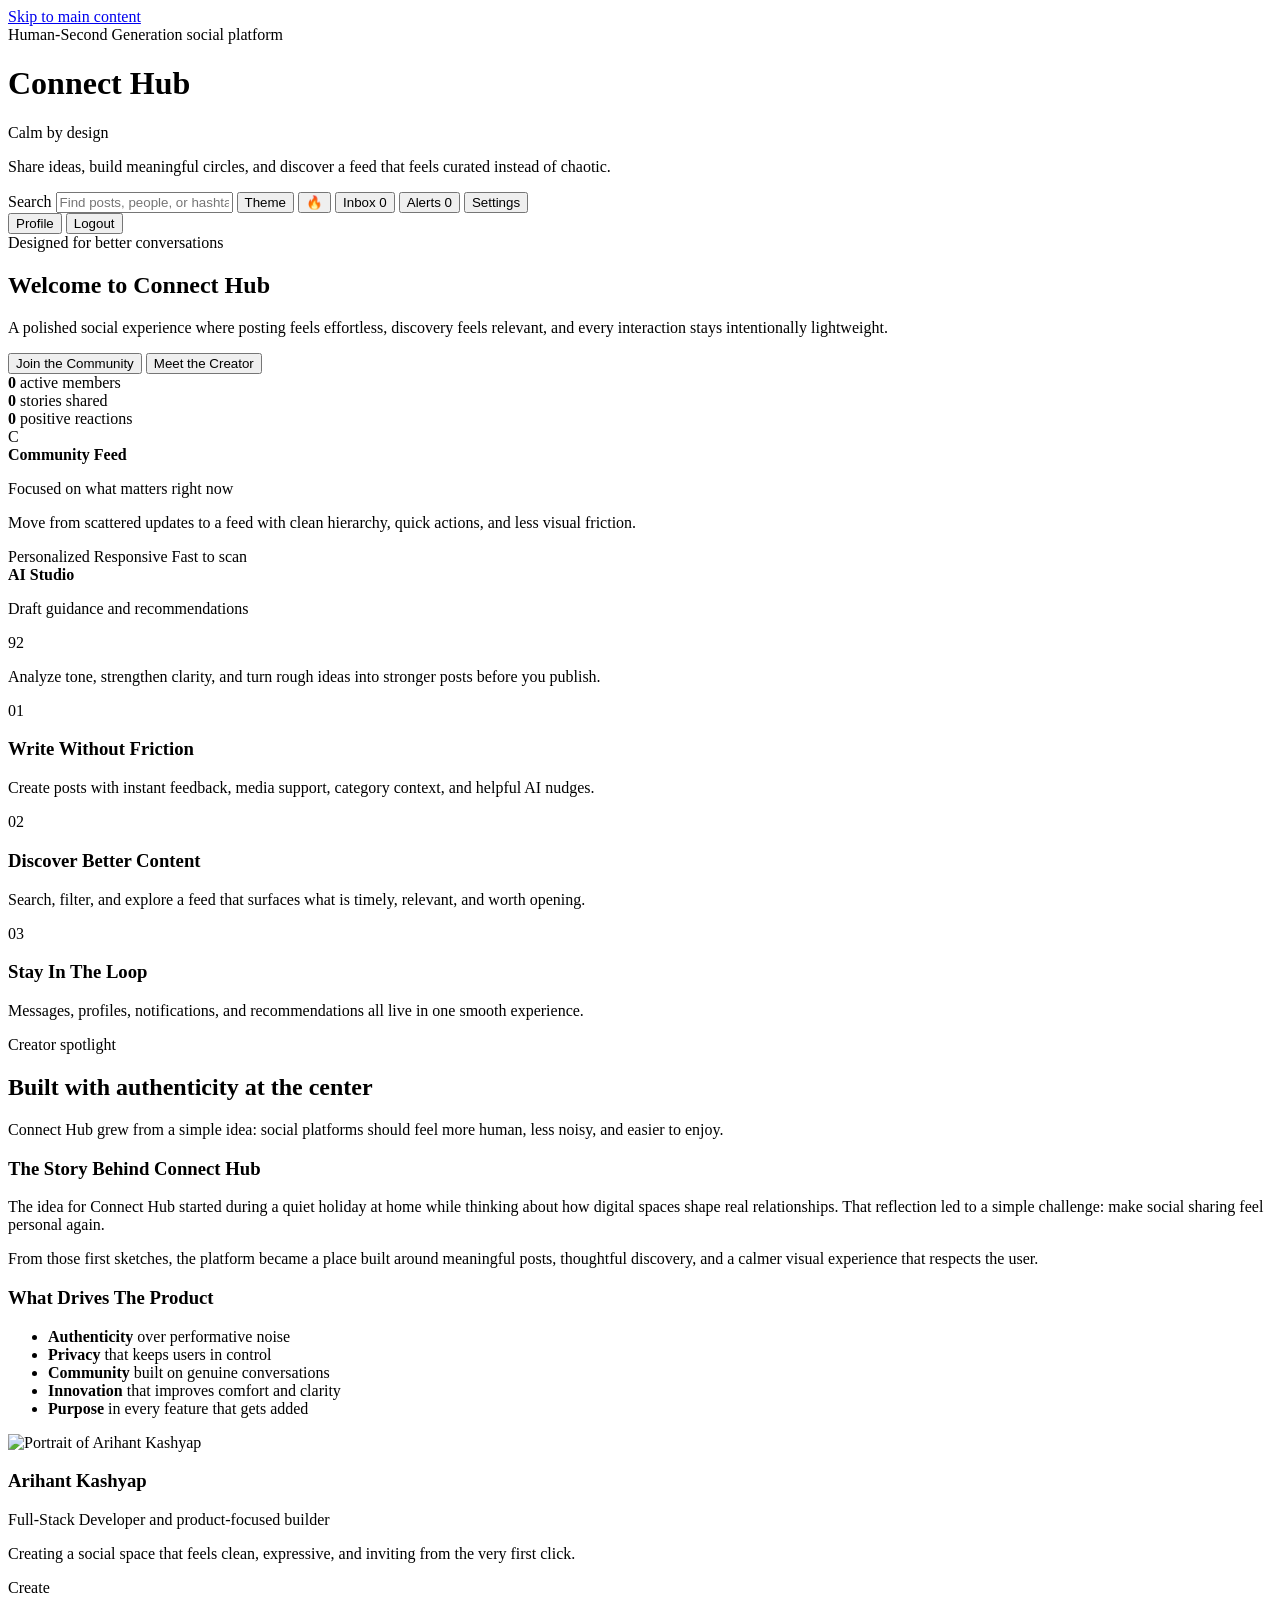
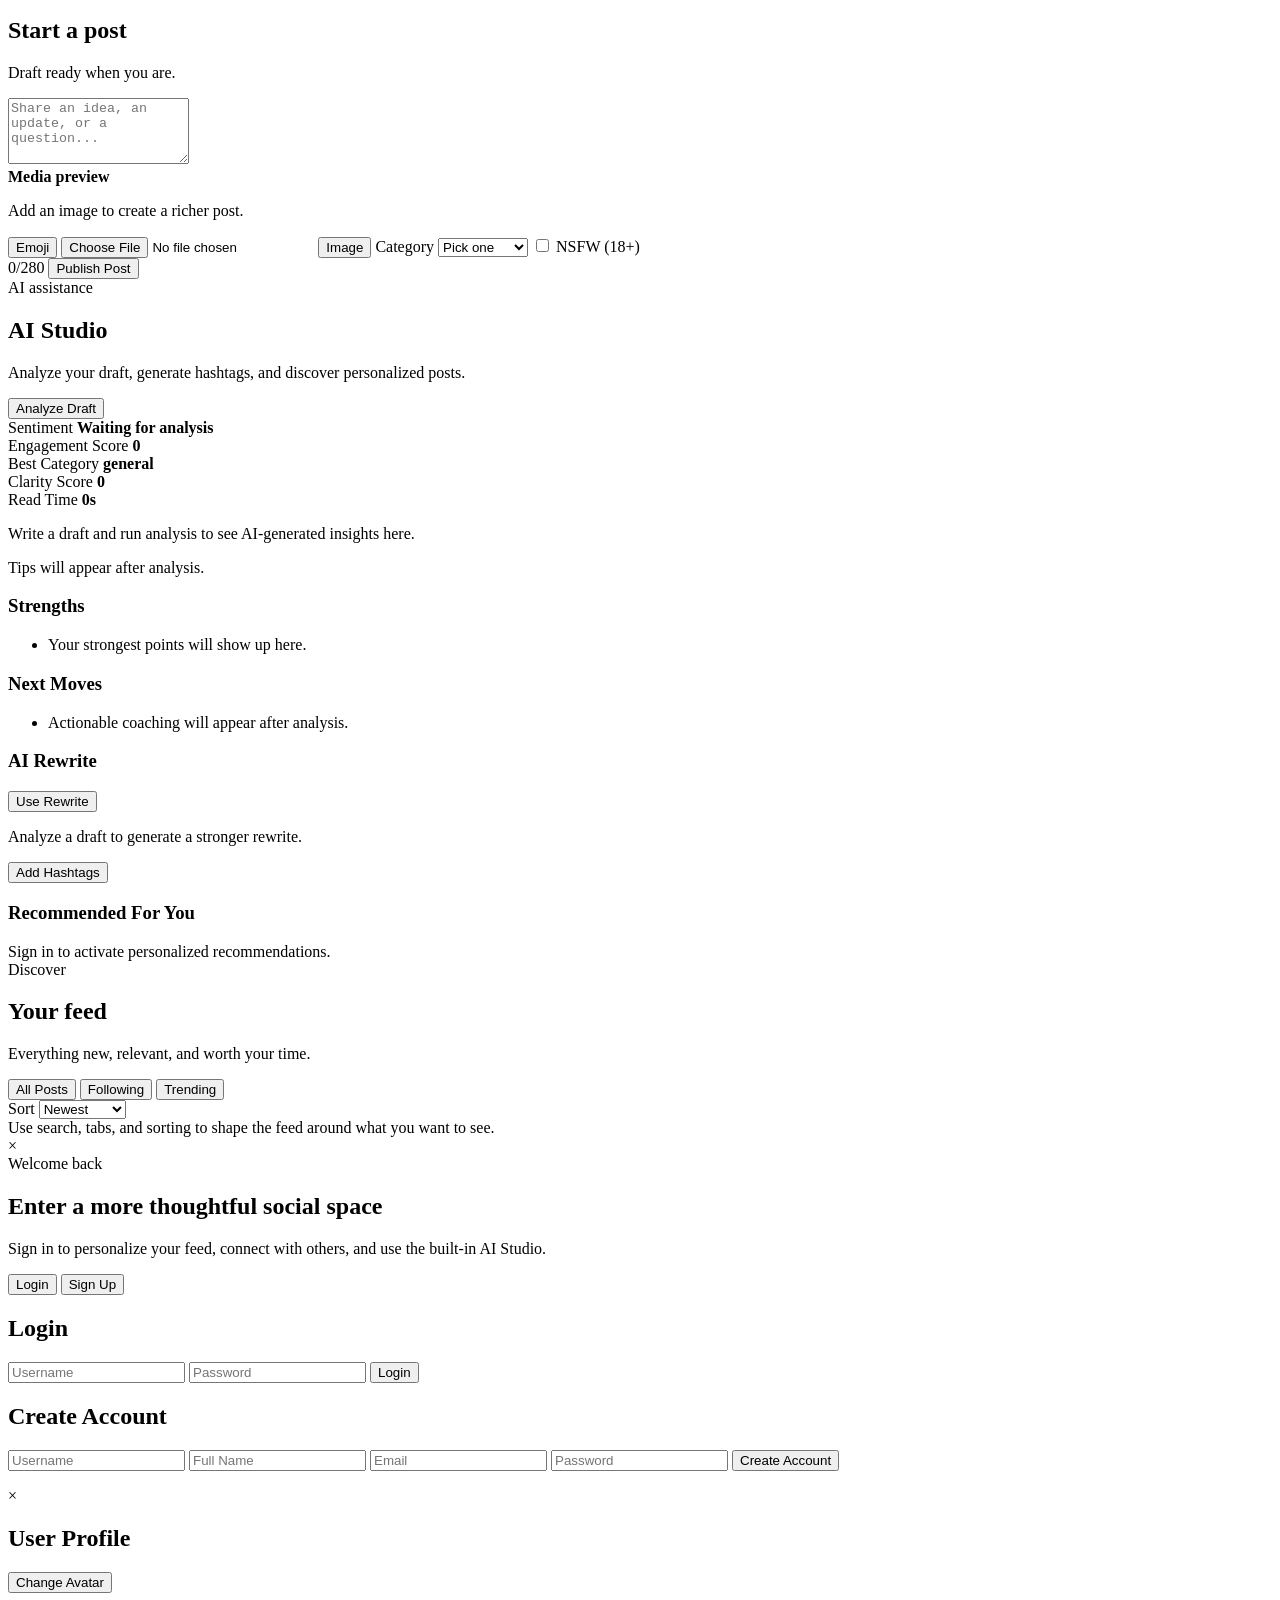
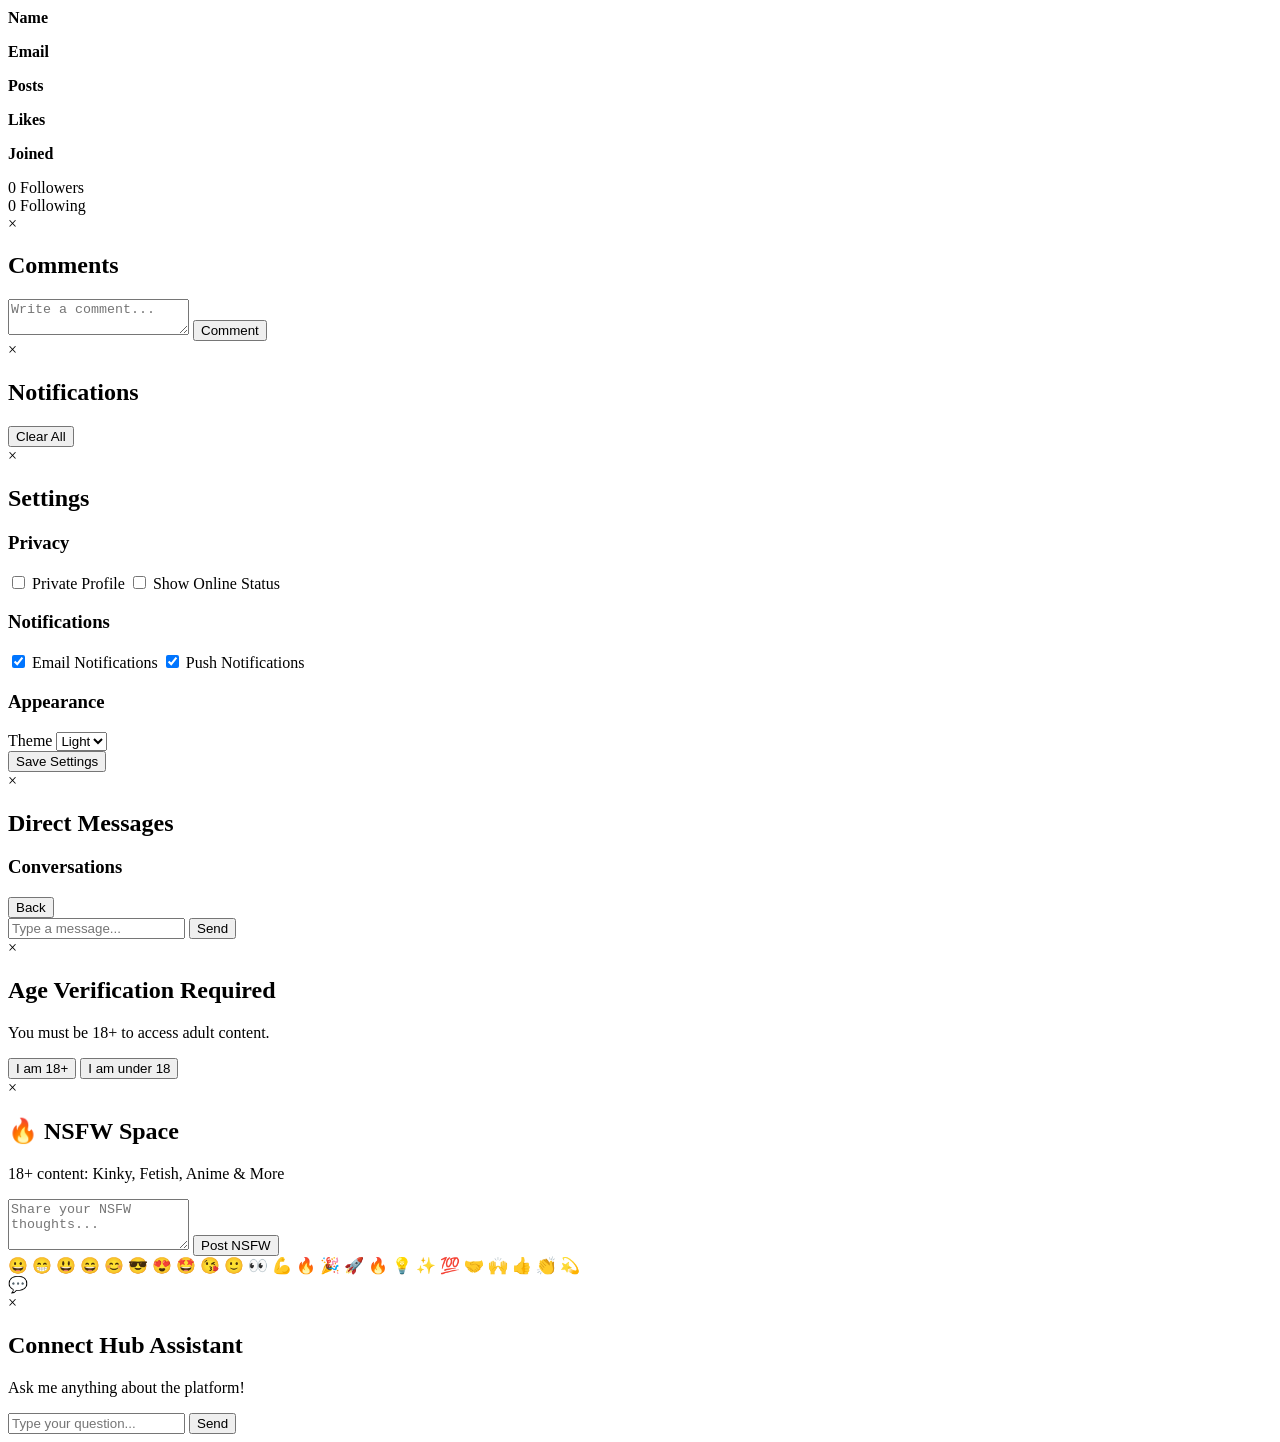
==== commit d504c78b: "Hello" ====
--- a/index.html
+++ b/index.html
@@ -7,7 +7,7 @@
     <link rel="preconnect" href="https://fonts.googleapis.com">
     <link rel="preconnect" href="https://fonts.gstatic.com" crossorigin>
     <link href="https://fonts.googleapis.com/css2?family=Manrope:wght@400;500;600;700;800&family=Space+Grotesk:wght@500;700&display=swap" rel="stylesheet">
-    <link rel="stylesheet" href="style.css">
+    <link rel="stylesheet" href="/static/style.css">
 </head>
 <body>
     <a class="skip-link" href="#mainContainer">Skip to main content</a>
@@ -16,7 +16,7 @@
     <header id="mainHeader" class="site-header">
         <div class="header-shell">
             <div class="brand-block">
-                <span class="eyebrow">Human-first social platform</span>
+                <span class="eyebrow">Human-Second Generation social platform</span>
                 <div class="brand-line">
                     <h1>Connect Hub</h1>
                     <span class="brand-pill">Calm by design</span>
@@ -30,6 +30,7 @@
                     <input type="text" id="searchInput" placeholder="Find posts, people, or hashtags" />
                 </label>
                 <button id="themeToggle" class="utility-btn" type="button" aria-label="Toggle theme">Theme</button>
+                <button id="nsfwBtn" class="hidden-btn" type="button" title="NSFW Space">🔥</button>
                 <button id="dmBtn" class="utility-btn" type="button">Inbox <span id="dmBadge" class="notification-badge">0</span></button>
                 <button id="notificationsBtn" class="utility-btn" type="button">Alerts <span id="notificationCount" class="notification-badge">0</span></button>
                 <button id="settingsBtn" class="utility-btn" type="button">Settings</button>
@@ -155,7 +156,7 @@
 
                     <div class="creator-panel">
                         <div class="creator-avatar">
-                            <img src="Images/MYPHOTO.jpeg.jpeg" alt="Portrait of Arihant Kashyap" />
+                            <img src="/static/Images/MYPHOTO.jpeg.jpeg" alt="Portrait of Arihant Kashyap" />
                         </div>
                         <div class="creator-info">
                             <h3>Arihant Kashyap</h3>
@@ -204,6 +205,10 @@
                                             <option value="news">News</option>
                                         </select>
                                     </label>
+                                    <label for="nsfwCheckbox" class="nsfw-label">
+                                        <input type="checkbox" id="nsfwCheckbox" />
+                                        <span>NSFW (18+)</span>
+                                    </label>
                                 </div>
                             </div>
 
@@ -237,11 +242,41 @@
                                 <span class="ai-label">Best Category</span>
                                 <strong id="aiCategory">general</strong>
                             </div>
+                            <div class="ai-metric-card">
+                                <span class="ai-label">Clarity Score</span>
+                                <strong id="aiClarity">0</strong>
+                            </div>
+                            <div class="ai-metric-card">
+                                <span class="ai-label">Read Time</span>
+                                <strong id="aiReadTime">0s</strong>
+                            </div>
                         </div>
 
                         <div class="ai-summary-card">
                             <p id="aiSummary">Write a draft and run analysis to see AI-generated insights here.</p>
                             <p id="aiTip" class="ai-tip">Tips will appear after analysis.</p>
+                            <div class="ai-coach-grid">
+                                <div class="ai-coach-card">
+                                    <h3>Strengths</h3>
+                                    <ul id="aiStrengths" class="ai-list">
+                                        <li>Your strongest points will show up here.</li>
+                                    </ul>
+                                </div>
+                                <div class="ai-coach-card">
+                                    <h3>Next Moves</h3>
+                                    <ul id="aiActions" class="ai-list">
+                                        <li>Actionable coaching will appear after analysis.</li>
+                                    </ul>
+                                </div>
+                            </div>
+                        </div>
+
+                        <div class="ai-rewrite-card">
+                            <div class="ai-rewrite-header">
+                                <h3>AI Rewrite</h3>
+                                <button type="button" id="applyRewriteBtn">Use Rewrite</button>
+                            </div>
+                            <p id="aiRewrite">Analyze a draft to generate a stronger rewrite.</p>
                         </div>
 
                         <div class="ai-hashtag-row">
@@ -311,7 +346,7 @@
 
                 <div id="loginForm" class="auth-form">
                     <h2>Login</h2>
-                    <input type="email" id="loginEmail" placeholder="Email" required />
+                    <input type="text" id="loginUsername" placeholder="Username" required />
                     <input type="password" id="loginPassword" placeholder="Password" required />
                     <button id="loginBtn" type="button">Login</button>
                     <p id="loginError" class="error"></p>
@@ -319,6 +354,7 @@
 
                 <div id="signupForm" class="auth-form">
                     <h2>Create Account</h2>
+                    <input type="text" id="signupUsername" placeholder="Username" required />
                     <input type="text" id="signupName" placeholder="Full Name" required />
                     <input type="email" id="signupEmail" placeholder="Email" required />
                     <input type="password" id="signupPassword" placeholder="Password" required />
@@ -429,6 +465,33 @@
                         <button id="sendMessageBtn" type="button">Send</button>
                     </div>
                 </div>
+            </div>
+        </div>
+    </div>
+
+    <div id="ageVerificationModal" class="modal">
+        <div class="modal-content">
+            <span class="close" role="button" tabindex="0" aria-label="Close age verification">&times;</span>
+            <h2>Age Verification Required</h2>
+            <p>You must be 18+ to access adult content.</p>
+            <div class="age-verification-options">
+                <button id="confirm18Plus" type="button">I am 18+</button>
+                <button id="under18" type="button">I am under 18</button>
+            </div>
+        </div>
+    </div>
+
+    <div id="nsfwModal" class="modal">
+        <div class="modal-content large">
+            <span class="close" role="button" tabindex="0" aria-label="Close NSFW modal">&times;</span>
+            <div class="nsfw-header">
+                <h2>🔥 NSFW Space</h2>
+                <p>18+ content: Kinky, Fetish, Anime & More</p>
+            </div>
+            <div id="nsfwFeed" class="feed"></div>
+            <div class="nsfw-composer">
+                <textarea id="nsfwContent" placeholder="Share your NSFW thoughts..." rows="3"></textarea>
+                <button id="postNsfwBtn" type="button">Post NSFW</button>
             </div>
         </div>
     </div>
@@ -462,8 +525,27 @@
         </div>
     </div>
 
+    <div id="chatbotBtn" class="chatbot-btn" title="Ask about Connect Hub">
+        <span>💬</span>
+    </div>
+
+    <div id="chatbotModal" class="modal">
+        <div class="modal-content chatbot-modal">
+            <span class="close" role="button" tabindex="0" aria-label="Close chatbot">&times;</span>
+            <div class="chatbot-header">
+                <h2>Connect Hub Assistant</h2>
+                <p>Ask me anything about the platform!</p>
+            </div>
+            <div id="chatMessages" class="chat-messages"></div>
+            <div class="chat-input-area">
+                <input type="text" id="chatInput" placeholder="Type your question..." />
+                <button id="sendChatBtn" type="button">Send</button>
+            </div>
+        </div>
+    </div>
+
     <div id="toastStack" class="toast-stack" aria-live="polite" aria-atomic="true"></div>
 
-    <script src="abc.js"></script>
+    <script src="/static/abc.js"></script>
 </body>
 </html>
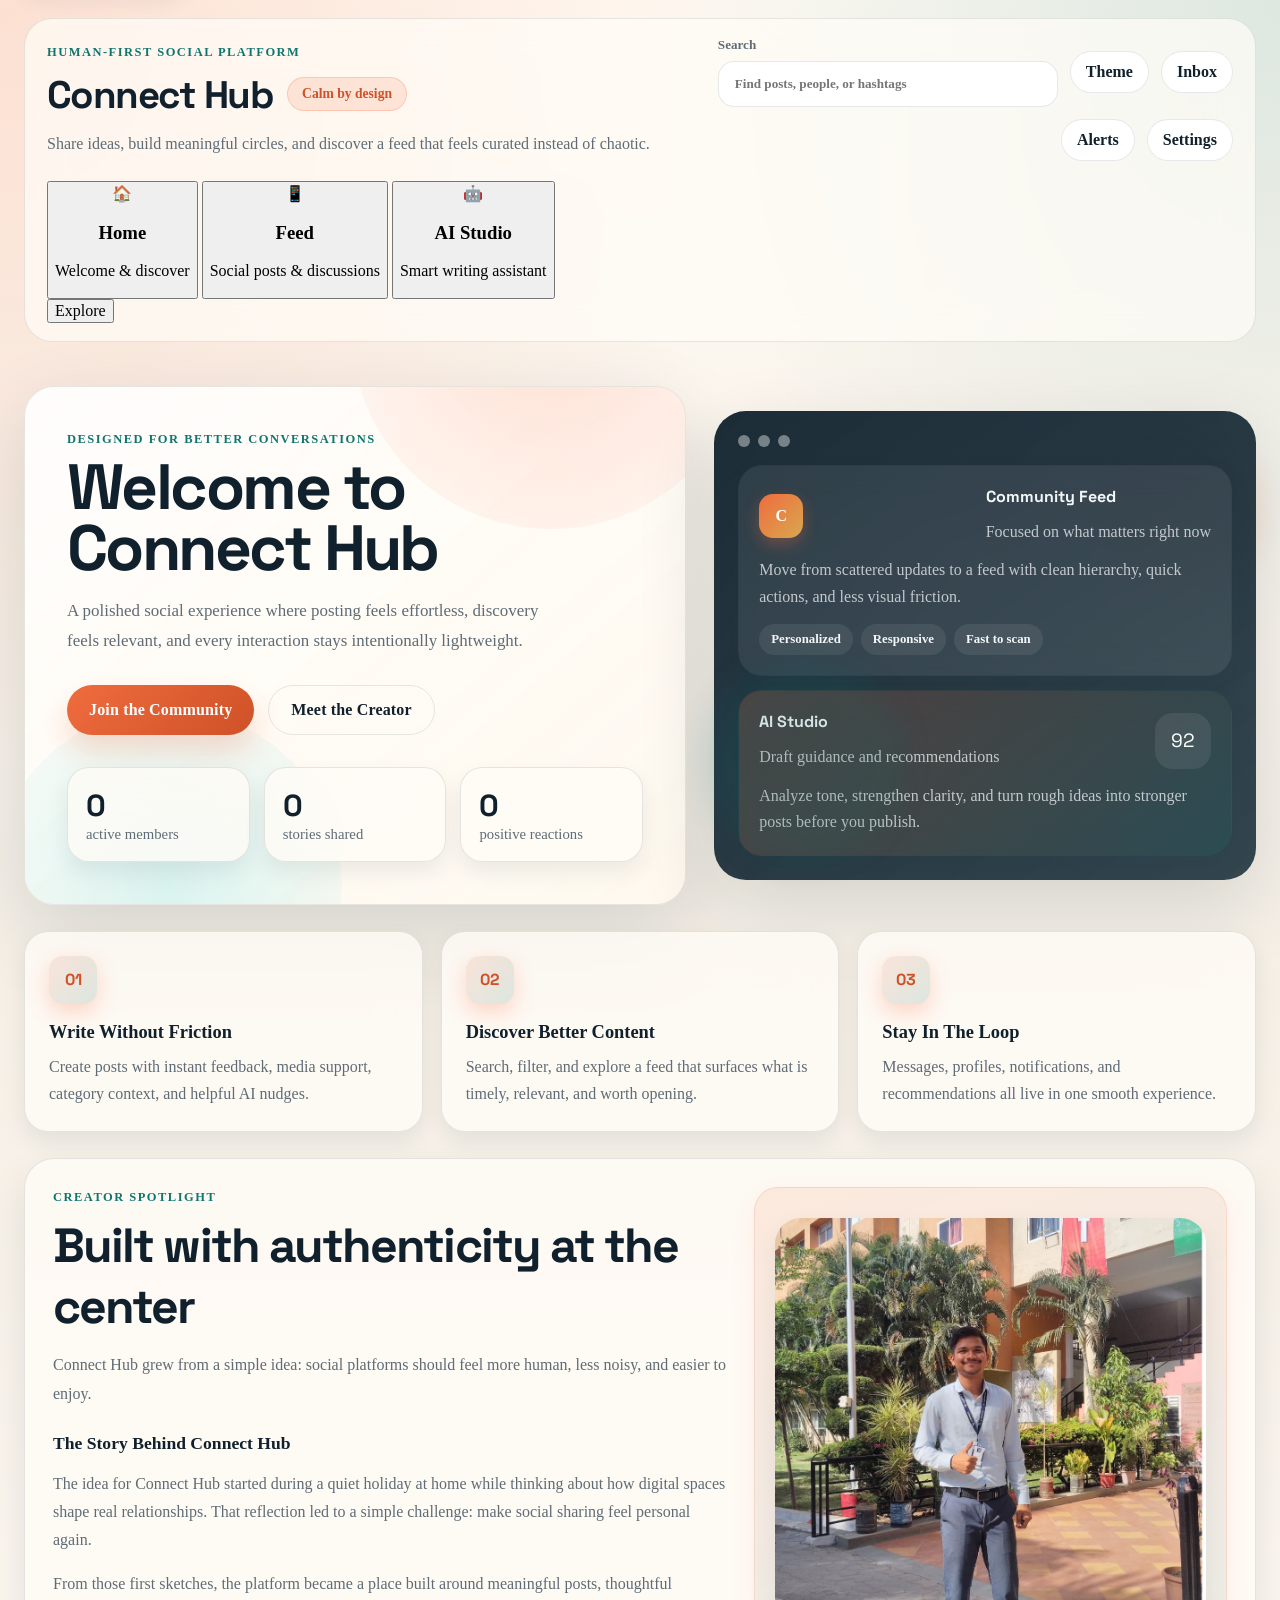
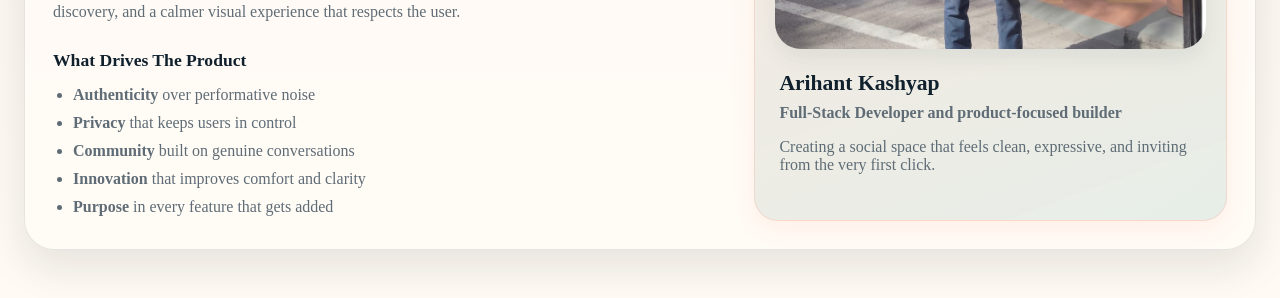
==== commit 874619e0: "Yes" ====
--- a/index.html
+++ b/index.html
@@ -3,11 +3,12 @@
 <head>
     <meta charset="UTF-8">
     <meta name="viewport" content="width=device-width, initial-scale=1.0">
-    <title>Connect Hub | Social Community Experience</title>
+    <title>Connect Hub - A Human-First Social Platform</title>
     <link rel="preconnect" href="https://fonts.googleapis.com">
     <link rel="preconnect" href="https://fonts.gstatic.com" crossorigin>
     <link href="https://fonts.googleapis.com/css2?family=Manrope:wght@400;500;600;700;800&family=Space+Grotesk:wght@500;700&display=swap" rel="stylesheet">
     <link rel="stylesheet" href="/static/style.css">
+    <link rel="stylesheet" href="/static/style.next.css">
 </head>
 <body>
     <a class="skip-link" href="#mainContainer">Skip to main content</a>
@@ -16,7 +17,7 @@
     <header id="mainHeader" class="site-header">
         <div class="header-shell">
             <div class="brand-block">
-                <span class="eyebrow">Human-Second Generation social platform</span>
+                <span class="eyebrow">Human-first social platform</span>
                 <div class="brand-line">
                     <h1>Connect Hub</h1>
                     <span class="brand-pill">Calm by design</span>
@@ -30,7 +31,6 @@
                     <input type="text" id="searchInput" placeholder="Find posts, people, or hashtags" />
                 </label>
                 <button id="themeToggle" class="utility-btn" type="button" aria-label="Toggle theme">Theme</button>
-                <button id="nsfwBtn" class="hidden-btn" type="button" title="NSFW Space">🔥</button>
                 <button id="dmBtn" class="utility-btn" type="button">Inbox <span id="dmBadge" class="notification-badge">0</span></button>
                 <button id="notificationsBtn" class="utility-btn" type="button">Alerts <span id="notificationCount" class="notification-badge">0</span></button>
                 <button id="settingsBtn" class="utility-btn" type="button">Settings</button>
@@ -41,6 +41,33 @@
                     <button id="logoutBtn" type="button">Logout</button>
                 </div>
             </div>
+
+            <nav class="main-navigation" aria-label="Primary Navigation">
+                <div class="nav-cards">
+                    <button id="homeBtn" class="nav-card active" type="button">
+                        <div class="nav-card-icon">🏠</div>
+                        <div class="nav-card-content">
+                            <h3>Home</h3>
+                            <p>Welcome & discover</p>
+                        </div>
+                    </button>
+                    <button id="feedBtn" class="nav-card" type="button">
+                        <div class="nav-card-icon">📱</div>
+                        <div class="nav-card-content">
+                            <h3>Feed</h3>
+                            <p>Social posts & discussions</p>
+                        </div>
+                    </button>
+                    <button id="aiBtn" class="nav-card" type="button">
+                        <div class="nav-card-icon">🤖</div>
+                        <div class="nav-card-content">
+                            <h3>AI Studio</h3>
+                            <p>Smart writing assistant</p>
+                        </div>
+                    </button>
+                </div>
+                <button id="exploreBtn" class="nav-link-btn">Explore</button>
+            </nav>
         </div>
     </header>
 
@@ -168,6 +195,21 @@
             </section>
         </section>
 
+        <section id="explorePage" class="container" style="display: none;">
+            <div class="section-card">
+                <div class="section-heading">
+                    <div>
+                        <span class="section-kicker">Community Discovery</span>
+                        <h2>Explore</h2>
+                    </div>
+                </div>
+                <div class="explore-controls">
+                    <input type="text" id="exploreSearchInput" placeholder="Search media, topics, or creators..." />
+                </div>
+                <div id="exploreGrid" class="explore-grid"></div>
+            </div>
+        </section>
+
         <div class="container" id="mainContainer">
             <div class="workspace-grid">
                 <div class="composer-column">
@@ -205,10 +247,6 @@
                                             <option value="news">News</option>
                                         </select>
                                     </label>
-                                    <label for="nsfwCheckbox" class="nsfw-label">
-                                        <input type="checkbox" id="nsfwCheckbox" />
-                                        <span>NSFW (18+)</span>
-                                    </label>
                                 </div>
                             </div>
 
@@ -242,41 +280,11 @@
                                 <span class="ai-label">Best Category</span>
                                 <strong id="aiCategory">general</strong>
                             </div>
-                            <div class="ai-metric-card">
-                                <span class="ai-label">Clarity Score</span>
-                                <strong id="aiClarity">0</strong>
-                            </div>
-                            <div class="ai-metric-card">
-                                <span class="ai-label">Read Time</span>
-                                <strong id="aiReadTime">0s</strong>
-                            </div>
                         </div>
 
                         <div class="ai-summary-card">
                             <p id="aiSummary">Write a draft and run analysis to see AI-generated insights here.</p>
                             <p id="aiTip" class="ai-tip">Tips will appear after analysis.</p>
-                            <div class="ai-coach-grid">
-                                <div class="ai-coach-card">
-                                    <h3>Strengths</h3>
-                                    <ul id="aiStrengths" class="ai-list">
-                                        <li>Your strongest points will show up here.</li>
-                                    </ul>
-                                </div>
-                                <div class="ai-coach-card">
-                                    <h3>Next Moves</h3>
-                                    <ul id="aiActions" class="ai-list">
-                                        <li>Actionable coaching will appear after analysis.</li>
-                                    </ul>
-                                </div>
-                            </div>
-                        </div>
-
-                        <div class="ai-rewrite-card">
-                            <div class="ai-rewrite-header">
-                                <h3>AI Rewrite</h3>
-                                <button type="button" id="applyRewriteBtn">Use Rewrite</button>
-                            </div>
-                            <p id="aiRewrite">Analyze a draft to generate a stronger rewrite.</p>
                         </div>
 
                         <div class="ai-hashtag-row">
@@ -329,6 +337,7 @@
         </div>
     </main>
 
+    <!-- Authentication Modal -->
     <div id="authModal" class="modal">
         <div class="modal-content auth-modal-panel">
             <span class="close" role="button" tabindex="0" aria-label="Close auth modal">&times;</span>
@@ -346,7 +355,7 @@
 
                 <div id="loginForm" class="auth-form">
                     <h2>Login</h2>
-                    <input type="text" id="loginUsername" placeholder="Username" required />
+                    <input type="email" id="loginEmail" placeholder="Email" required />
                     <input type="password" id="loginPassword" placeholder="Password" required />
                     <button id="loginBtn" type="button">Login</button>
                     <p id="loginError" class="error"></p>
@@ -354,7 +363,6 @@
 
                 <div id="signupForm" class="auth-form">
                     <h2>Create Account</h2>
-                    <input type="text" id="signupUsername" placeholder="Username" required />
                     <input type="text" id="signupName" placeholder="Full Name" required />
                     <input type="email" id="signupEmail" placeholder="Email" required />
                     <input type="password" id="signupPassword" placeholder="Password" required />
@@ -365,6 +373,7 @@
         </div>
     </div>
 
+    <!-- Profile Modal -->
     <div id="profileModal" class="modal">
         <div class="modal-content profile-panel">
             <span class="close" role="button" tabindex="0" aria-label="Close profile modal">&times;</span>
@@ -396,6 +405,7 @@
         </div>
     </div>
 
+    <!-- Comments Modal -->
     <div id="commentsModal" class="modal">
         <div class="modal-content large">
             <span class="close" role="button" tabindex="0" aria-label="Close comments modal">&times;</span>
@@ -408,6 +418,7 @@
         </div>
     </div>
 
+    <!-- Notifications Modal -->
     <div id="notificationsModal" class="modal">
         <div class="modal-content">
             <span class="close" role="button" tabindex="0" aria-label="Close notifications modal">&times;</span>
@@ -417,6 +428,7 @@
         </div>
     </div>
 
+    <!-- Settings Modal -->
     <div id="settingsModal" class="modal">
         <div class="modal-content">
             <span class="close" role="button" tabindex="0" aria-label="Close settings modal">&times;</span>
@@ -445,6 +457,7 @@
         </div>
     </div>
 
+    <!-- Direct Messages Modal -->
     <div id="dmModal" class="modal">
         <div class="modal-content large">
             <span class="close" role="button" tabindex="0" aria-label="Close direct messages modal">&times;</span>
@@ -469,33 +482,7 @@
         </div>
     </div>
 
-    <div id="ageVerificationModal" class="modal">
-        <div class="modal-content">
-            <span class="close" role="button" tabindex="0" aria-label="Close age verification">&times;</span>
-            <h2>Age Verification Required</h2>
-            <p>You must be 18+ to access adult content.</p>
-            <div class="age-verification-options">
-                <button id="confirm18Plus" type="button">I am 18+</button>
-                <button id="under18" type="button">I am under 18</button>
-            </div>
-        </div>
-    </div>
-
-    <div id="nsfwModal" class="modal">
-        <div class="modal-content large">
-            <span class="close" role="button" tabindex="0" aria-label="Close NSFW modal">&times;</span>
-            <div class="nsfw-header">
-                <h2>🔥 NSFW Space</h2>
-                <p>18+ content: Kinky, Fetish, Anime & More</p>
-            </div>
-            <div id="nsfwFeed" class="feed"></div>
-            <div class="nsfw-composer">
-                <textarea id="nsfwContent" placeholder="Share your NSFW thoughts..." rows="3"></textarea>
-                <button id="postNsfwBtn" type="button">Post NSFW</button>
-            </div>
-        </div>
-    </div>
-
+    <!-- Emoji Picker -->
     <div id="emojiPicker" class="emoji-picker">
         <div class="emoji-grid">
             <span>&#128512;</span>
@@ -525,25 +512,7 @@
         </div>
     </div>
 
-    <div id="chatbotBtn" class="chatbot-btn" title="Ask about Connect Hub">
-        <span>💬</span>
-    </div>
-
-    <div id="chatbotModal" class="modal">
-        <div class="modal-content chatbot-modal">
-            <span class="close" role="button" tabindex="0" aria-label="Close chatbot">&times;</span>
-            <div class="chatbot-header">
-                <h2>Connect Hub Assistant</h2>
-                <p>Ask me anything about the platform!</p>
-            </div>
-            <div id="chatMessages" class="chat-messages"></div>
-            <div class="chat-input-area">
-                <input type="text" id="chatInput" placeholder="Type your question..." />
-                <button id="sendChatBtn" type="button">Send</button>
-            </div>
-        </div>
-    </div>
-
+    <!-- Toast Notifications -->
     <div id="toastStack" class="toast-stack" aria-live="polite" aria-atomic="true"></div>
 
     <script src="/static/abc.js"></script>
--- a/static/style.css
+++ b/static/style.css
@@ -0,0 +1,2468 @@
+:root {
+    --bg: #f5efe6;
+    --bg-strong: #fffaf3;
+    --surface: rgba(255, 252, 247, 0.78);
+    --surface-strong: #ffffff;
+    --surface-muted: rgba(245, 239, 230, 0.92);
+    --border: rgba(16, 33, 45, 0.1);
+    --border-strong: rgba(16, 33, 45, 0.16);
+    --text: #10212d;
+    --muted: #5f6c76;
+    --accent: #ff6b45;
+    --accent-deep: #e63d1b;
+    --accent-soft: rgba(255, 107, 69, 0.16);
+    --teal: #00c7d4;
+    --teal-soft: rgba(0, 199, 212, 0.16);
+    --purple: #9b59b6;
+    --purple-soft: rgba(155, 89, 182, 0.14);
+    --pink: #ff1493;
+    --cyan: #00d9ff;
+    --gold: #ffc300;
+    --green: #2ecc71;
+    --danger: #ff4757;
+    --shadow-lg: 0 28px 80px rgba(16, 33, 45, 0.2);
+    --shadow-md: 0 18px 40px rgba(16, 33, 45, 0.15);
+    --shadow-sm: 0 10px 22px rgba(16, 33, 45, 0.1);
+    --shadow-glow: 0 0 20px rgba(255, 107, 69, 0.3);
+    --shadow-glow-teal: 0 0 20px rgba(0, 199, 212, 0.25);
+    --radius-xl: 30px;
+    --radius-lg: 22px;
+    --radius-md: 16px;
+    --radius-sm: 12px;
+    --motion-spring: cubic-bezier(0.22, 1, 0.36, 1);
+    --motion-soft: cubic-bezier(0.16, 1, 0.3, 1);
+}
+
+body.dark {
+    --bg: #08131a;
+    --bg-strong: #0d1d26;
+    --surface: rgba(14, 27, 36, 0.78);
+    --surface-strong: #12232d;
+    --surface-muted: rgba(17, 32, 42, 0.92);
+    --border: rgba(255, 255, 255, 0.08);
+    --border-strong: rgba(255, 255, 255, 0.14);
+    --text: #edf4f6;
+    --muted: #9fb2bb;
+    --accent: #ff8549;
+    --accent-deep: #ff6b34;
+    --accent-soft: rgba(255, 133, 73, 0.2);
+    --teal: #00e5ff;
+    --teal-soft: rgba(0, 229, 255, 0.18);
+    --purple: #cb63ff;
+    --purple-soft: rgba(203, 99, 255, 0.18);
+    --pink: #ff4081;
+    --cyan: #00d9ff;
+    --gold: #ffc300;
+    --green: #2ecc71;
+    --shadow-lg: 0 28px 80px rgba(0, 0, 0, 0.5);
+    --shadow-md: 0 18px 40px rgba(0, 0, 0, 0.35);
+    --shadow-sm: 0 10px 22px rgba(0, 0, 0, 0.28);
+}
+
+#dmBadge,
+#imageInput,
+#mainContainer,
+#signupForm,
+#messagesContainer,
+#emojiPicker,
+#userInfo {
+    display: none;
+}
+
+* {
+    box-sizing: border-box;
+}
+
+html {
+    scroll-behavior: smooth;
+}
+
+body {
+    margin: 0;
+    min-height: 100vh;
+    overflow-x: hidden;
+    font-family: "Manrope", "Segoe UI", sans-serif;
+    background:
+        radial-gradient(circle at top left, rgba(239, 108, 62, 0.18), transparent 34%),
+        radial-gradient(circle at top right, rgba(15, 118, 110, 0.14), transparent 28%),
+        linear-gradient(180deg, var(--bg-strong) 0%, var(--bg) 52%, var(--bg-strong) 100%);
+    color: var(--text);
+    transition: background 0.35s ease, color 0.35s ease;
+}
+
+@keyframes float-preview {
+    0%, 100% {
+        transform: translate3d(0, 0, 0);
+    }
+
+    50% {
+        transform: translate3d(0, -10px, 0);
+    }
+}
+
+@keyframes pulse-glow {
+    0%, 100% {
+        opacity: 0.72;
+        transform: scale(1);
+    }
+
+    50% {
+        opacity: 1;
+        transform: scale(1.04);
+    }
+}
+
+@keyframes shimmer {
+    0% {
+        background-position: -1000px 0;
+    }
+    100% {
+        background-position: 1000px 0;
+    }
+}
+
+@keyframes gradient-shift {
+    0% {
+        background-position: 0% 50%;
+    }
+    50% {
+        background-position: 100% 50%;
+    }
+    100% {
+        background-position: 0% 50%;
+    }
+}
+
+@keyframes float {
+    0%, 100% {
+        transform: translateY(0px);
+    }
+    50% {
+        transform: translateY(-20px);
+    }
+}
+
+@keyframes glow-pulse {
+    0%, 100% {
+        box-shadow: var(--shadow-glow), var(--shadow-sm);
+    }
+    50% {
+        box-shadow: var(--shadow-glow), 0 20px 40px rgba(255, 107, 69, 0.25);
+    }
+}
+
+@keyframes modal-fade {
+    from {
+        opacity: 0;
+    }
+
+    to {
+        opacity: 1;
+    }
+}
+
+@keyframes modal-rise {
+    from {
+        opacity: 0;
+        transform: translateY(24px) scale(0.98);
+    }
+
+    to {
+        opacity: 1;
+        transform: translateY(0) scale(1);
+    }
+}
+
+.reveal-on-scroll {
+    opacity: 0;
+    transform: translateY(32px) scale(0.985);
+    filter: blur(12px);
+    transition:
+        opacity 0.8s var(--motion-spring) var(--reveal-delay, 0ms),
+        transform 0.8s var(--motion-spring) var(--reveal-delay, 0ms),
+        filter 0.8s ease var(--reveal-delay, 0ms);
+}
+
+.reveal-on-scroll.is-visible {
+    opacity: 1;
+    transform: translateY(0) scale(1);
+    filter: blur(0);
+}
+
+body,
+button,
+input,
+select,
+textarea {
+    font: inherit;
+}
+
+img {
+    display: block;
+    max-width: 100%;
+}
+
+button,
+input,
+select,
+textarea {
+    outline: none;
+}
+
+a {
+    color: inherit;
+}
+
+.skip-link {
+    position: absolute;
+    left: 24px;
+    top: -48px;
+    z-index: 30;
+    padding: 10px 14px;
+    border-radius: 999px;
+    background: var(--surface-strong);
+    color: var(--text);
+    text-decoration: none;
+    box-shadow: var(--shadow-sm);
+}
+
+.skip-link:focus {
+    top: 20px;
+}
+
+.page-noise {
+    position: fixed;
+    inset: 0;
+    background-image:
+        linear-gradient(rgba(255, 255, 255, 0.03) 1px, transparent 1px),
+        linear-gradient(90deg, rgba(255, 255, 255, 0.03) 1px, transparent 1px);
+    background-size: 32px 32px;
+    opacity: 0.18;
+    pointer-events: none;
+    z-index: -1;
+}
+
+.site-header {
+    position: sticky;
+    top: 0;
+    z-index: 20;
+    padding: 18px 24px 0;
+}
+
+.site-header.scrolled .header-shell {
+    background: rgba(255, 252, 247, 0.88);
+    box-shadow: var(--shadow-sm);
+}
+
+body.dark .site-header.scrolled .header-shell {
+    background: rgba(14, 27, 36, 0.88);
+}
+
+.header-shell {
+    max-width: 1240px;
+    margin: 0 auto;
+    display: grid;
+    grid-template-columns: minmax(280px, 1.2fr) minmax(360px, 1fr);
+    gap: 20px;
+    align-items: center;
+    padding: 18px 22px;
+    border: 1px solid var(--border);
+    border-radius: 28px;
+    background: rgba(255, 252, 247, 0.72);
+    -webkit-backdrop-filter: blur(20px);
+    backdrop-filter: blur(20px);
+    transition: background 0.35s ease, box-shadow 0.35s ease;
+}
+
+body.dark .header-shell {
+    background: rgba(14, 27, 36, 0.72);
+
+}
+
+.brand-block h1,
+.hero-copy h2,
+.section-heading h2,
+.ai-panel-header h2,
+.feed-header-row h2,
+.about-copy h2,
+.auth-panel-copy h2 {
+    margin: 0;
+    font-family: "Space Grotesk", "Segoe UI", sans-serif;
+    letter-spacing: -0.04em;
+}
+
+.brand-block p,
+.hero-subtitle,
+.section-meta,
+.ai-panel-header p,
+.preview-card p,
+.about-intro,
+.creator-info p,
+.recommended-card p {
+    color: var(--muted);
+}
+
+.eyebrow,
+.section-kicker {
+    display: inline-flex;
+    align-items: center;
+    gap: 8px;
+    margin-bottom: 10px;
+    color: var(--teal);
+    font-size: 0.78rem;
+    font-weight: 800;
+    letter-spacing: 0.12em;
+    text-transform: uppercase;
+}
+
+.brand-line {
+    display: flex;
+    align-items: center;
+    gap: 14px;
+    flex-wrap: wrap;
+}
+
+.brand-block h1 {
+    font-size: clamp(2rem, 3vw, 2.8rem);
+}
+
+.brand-block p {
+    margin: 12px 0 0;
+    max-width: 680px;
+    line-height: 1.6;
+}
+
+.brand-pill {
+    padding: 8px 14px;
+    border-radius: 999px;
+    background: linear-gradient(135deg, rgba(255, 107, 69, 0.15), rgba(255, 133, 73, 0.12));
+    color: #ff6b45;
+    font-size: 0.85rem;
+    font-weight: 700;
+    border: 1px solid rgba(255, 107, 69, 0.25);
+}
+
+.header-controls {
+    display: flex;
+    align-items: center;
+    justify-content: flex-end;
+    gap: 12px;
+    flex-wrap: wrap;
+}
+
+.search-shell,
+.category-shell,
+.sort-shell {
+    display: flex;
+    flex-direction: column;
+    gap: 8px;
+    font-size: 0.82rem;
+    font-weight: 700;
+    color: var(--muted);
+}
+
+.search-shell {
+    min-width: min(340px, 100%);
+}
+
+#searchInput,
+#postContent,
+.auth-form input,
+#commentInput,
+#messageInput,
+#themeSelect,
+#categorySelect,
+#sortSelect {
+    width: 100%;
+    border: 1px solid var(--border);
+    border-radius: 16px;
+    background: var(--surface-strong);
+    color: var(--text);
+    transition: border-color 0.2s ease, box-shadow 0.2s ease, transform 0.2s ease;
+}
+
+#searchInput,
+.auth-form input,
+#messageInput,
+#themeSelect,
+#categorySelect,
+#sortSelect {
+    padding: 14px 16px;
+}
+
+#searchInput:focus,
+#postContent:focus,
+.auth-form input:focus,
+#commentInput:focus,
+#messageInput:focus,
+#themeSelect:focus,
+#categorySelect:focus,
+#sortSelect:focus {
+    border-color: rgba(255, 107, 69, 0.6);
+    box-shadow: 0 0 0 4px rgba(255, 107, 69, 0.15);
+}
+
+.utility-btn,
+#logoutBtn,
+.post-form button,
+.feed-tab,
+.tab,
+#saveSettingsBtn,
+#clearNotificationsBtn,
+#sendMessageBtn,
+#addCommentBtn,
+.profile-actions button,
+.follow-btn,
+.message-form button,
+#changeAvatarBtn {
+    border: none;
+    border-radius: 999px;
+    cursor: pointer;
+    transition: transform 0.2s ease, box-shadow 0.2s ease, background 0.2s ease, color 0.2s ease;
+}
+
+.utility-btn,
+#logoutBtn {
+    position: relative;
+    padding: 12px 16px;
+    background: linear-gradient(135deg, rgba(255, 245, 240, 0.94), rgba(255, 240, 235, 0.92));
+    color: var(--text);
+    box-shadow: inset 0 0 0 1.5px var(--border);
+    white-space: nowrap;
+    border-radius: 999px;
+    transition: all 0.3s ease;
+    font-weight: 600;
+}
+
+.utility-btn:hover,
+#logoutBtn:hover {
+    background: linear-gradient(135deg, rgba(255, 235, 220, 0.97), rgba(255, 230, 210, 0.96));
+    box-shadow: inset 0 0 0 1.5px var(--accent-soft), 0 10px 20px rgba(255, 107, 69, 0.12);
+    color: #ff6b45;
+    transform: translateY(-2px);
+}
+
+.post-form button:hover,
+.cta-button:hover,
+.secondary-button:hover,
+.feed-tab:hover,
+.tab:hover,
+#saveSettingsBtn:hover,
+#clearNotificationsBtn:hover,
+#sendMessageBtn:hover,
+#addCommentBtn:hover,
+.profile-actions button:hover,
+.follow-btn:hover,
+.message-form button:hover,
+#changeAvatarBtn:hover {
+    transform: translateY(-2px);
+}
+
+.notification-badge {
+    position: absolute;
+    top: -6px;
+    right: -6px;
+    min-width: 22px;
+    padding: 2px 6px;
+    border-radius: 999px;
+    background: linear-gradient(135deg, #ff4757, #ff6b7a);
+    color: #fff;
+    font-size: 0.72rem;
+    font-weight: 800;
+    text-align: center;
+    display: none;
+    box-shadow: 0 4px 12px rgba(255, 71, 87, 0.35);
+}
+
+.user-info-header {
+    display: flex;
+    align-items: center;
+    gap: 10px;
+    padding: 8px 8px 8px 14px;
+    border-radius: 999px;
+    background: var(--surface);
+    border: 1px solid var(--border);
+}
+
+.user-info-header span {
+    font-weight: 800;
+}
+
+main {
+    padding: 18px 24px 48px;
+}
+
+.landing-page,
+.container {
+    max-width: 1240px;
+    margin: 0 auto;
+}
+
+.landing-page {
+    padding-top: 26px;
+}
+
+.hero-section {
+    display: grid;
+    grid-template-columns: minmax(320px, 1.1fr) minmax(300px, 0.9fr);
+    gap: 28px;
+    align-items: center;
+}
+
+.hero-copy {
+    padding: 42px;
+    border-radius: var(--radius-xl);
+    border: 2px solid var(--border);
+    background: linear-gradient(135deg, rgba(255, 250, 243, 0.85), rgba(255, 245, 235, 0.92));
+    box-shadow: 0 20px 60px rgba(255, 107, 69, 0.08);
+    position: relative;
+    overflow: hidden;
+}
+
+.hero-copy::before {
+    content: "";
+    position: absolute;
+    top: -50%;
+    right: -10%;
+    width: 400px;
+    height: 400px;
+    background: radial-gradient(circle, rgba(255, 107, 69, 0.2), transparent);
+    border-radius: 50%;
+    animation: float 6s ease-in-out infinite;
+    pointer-events: none;
+}
+
+.hero-copy::after {
+    content: "";
+    position: absolute;
+    bottom: -30%;
+    left: -5%;
+    width: 350px;
+    height: 350px;
+    background: radial-gradient(circle, rgba(0, 199, 212, 0.15), transparent);
+    border-radius: 50%;
+    animation: float 8s ease-in-out infinite reverse;
+    pointer-events: none;
+}
+
+.hero-copy > * {
+    position: relative;
+    z-index: 1;
+}
+
+body.dark .hero-copy {
+    background: linear-gradient(135deg, rgba(19, 34, 44, 0.92), rgba(14, 25, 33, 0.88));
+    box-shadow: 0 20px 60px rgba(255, 107, 69, 0.12);
+}
+
+.hero-copy h2 {
+    font-size: clamp(2.5rem, 5vw, 4.8rem);
+    line-height: 0.94;
+    max-width: 10ch;
+}
+
+.hero-subtitle {
+    margin: 18px 0 0;
+    font-size: 1.06rem;
+    line-height: 1.8;
+    max-width: 56ch;
+}
+
+.hero-buttons {
+    display: flex;
+    gap: 14px;
+    margin-top: 28px;
+    flex-wrap: wrap;
+}
+
+.cta-button,
+.secondary-button {
+    padding: 15px 22px;
+    border-radius: 999px;
+    font-weight: 800;
+    letter-spacing: 0.01em;
+    cursor: pointer;
+}
+
+.cta-button {
+    border: none;
+    background: linear-gradient(135deg, #ff6b45, #ff8549, #ff5733);
+    background-size: 300% 300%;
+    color: #fff;
+    box-shadow: 0 16px 30px rgba(255, 107, 69, 0.35);
+    transition: all 0.3s ease;
+}
+
+.cta-button:hover {
+    animation: gradient-shift 3s ease infinite;
+    box-shadow: 0 20px 50px rgba(255, 107, 69, 0.45);
+    transform: translateY(-3px);
+}
+
+.secondary-button {
+    border: 2px solid var(--border-strong);
+    background: transparent;
+    color: var(--text);
+    transition: all 0.3s ease;
+}
+
+.secondary-button:hover {
+    border-color: var(--accent);
+    background: var(--accent-soft);
+    color: var(--accent-deep);
+    box-shadow: 0 10px 25px rgba(255, 107, 69, 0.15);
+}
+
+.hero-microstats {
+    display: grid;
+    grid-template-columns: repeat(3, minmax(0, 1fr));
+    gap: 14px;
+    margin-top: 32px;
+}
+
+.hero-chip,
+.feature,
+.preview-card,
+.section-card,
+.ai-panel,
+.modal-content,
+.comment,
+.notification,
+.conversation,
+.recommended-card,
+.empty-state,
+.image-preview {
+    border: 1px solid var(--border);
+    background: var(--surface);
+    -webkit-backdrop-filter: contrast(25px);
+     backdrop-filter: blur(20px);
+    transition:
+        transform 0.4s var(--motion-spring),
+        box-shadow 0.4s var(--motion-spring),
+        border-color 0.3s ease,
+        background 0.35s ease;
+}
+
+.hero-chip {
+    padding: 18px;
+    border-radius: 22px;
+}
+
+.hero-chip strong {
+    display: block;
+    font-family: "Space Grotesk", "Segoe UI", sans-serif;
+    font-size: 1.9rem;
+}
+
+.hero-chip span {
+    color: var(--muted);
+    font-size: 0.92rem;
+}
+
+.hero-preview {
+    position: relative;
+}
+
+.hero-preview::before,
+.hero-preview::after {
+    content: "";
+    position: absolute;
+    border-radius: 999px;
+    filter: blur(16px);
+    opacity: 0.76;
+    animation: pulse-glow 7s ease-in-out infinite;
+}
+
+.hero-preview::before {
+    width: 160px;
+    height: 160px;
+    right: 0;
+    top: 20px;
+    background: rgba(239, 108, 62, 0.22);
+}
+
+.hero-preview::after {
+    width: 200px;
+    height: 200px;
+    left: -10px;
+    bottom: 20px;
+    background: rgba(15, 118, 110, 0.18);
+}
+
+.preview-window {
+    position: relative;
+    padding: 24px;
+    border-radius: 32px;
+    background: linear-gradient(145deg, rgba(16, 33, 45, 0.95), rgba(24, 46, 58, 0.88));
+    box-shadow: var(--shadow-lg);
+    overflow: hidden;
+    animation: float-preview 9s ease-in-out infinite;
+    transform-origin: center;
+}
+
+.preview-top {
+    display: flex;
+    gap: 8px;
+    margin-bottom: 18px;
+}
+
+.preview-top span {
+    width: 12px;
+    height: 12px;
+    border-radius: 50%;
+    background: rgba(255, 255, 255, 0.4);
+}
+
+.preview-card {
+    padding: 20px;
+    border-radius: 24px;
+    background: #ffffff14;
+    color: #f4f7f8;
+    -webkit-backdrop-filter: blur(14px);
+     backdrop-filter: blur(14px);
+}
+
+.preview-card + .preview-card {
+    margin-top: 14px;
+}
+
+.hero-chip:hover,
+.feature:hover,
+.section-card:hover,
+.ai-panel:hover,
+.recommended-card:hover,
+.empty-state:hover,
+.image-preview:hover {
+    transform: translateY(-6px);
+    box-shadow: var(--shadow-md);
+}
+
+.preview-card-header {
+    display: flex;
+    justify-content: space-between;
+    gap: 14px;
+    align-items: center;
+}
+
+.preview-card strong,
+.preview-score {
+    font-family: "Space Grotesk", "Segoe UI", sans-serif;
+}
+
+.preview-card p {
+    margin: 12px 0 0;
+    color: rgba(244, 247, 248, 0.74);
+    line-height: 1.65;
+}
+
+.preview-avatar {
+    width: 44px;
+    height: 44px;
+    border-radius: 14px;
+    display: grid;
+    place-items: center;
+    background: linear-gradient(135deg, #ff6b45, #ffc300);
+    color: #fff;
+    font-weight: 800;
+    box-shadow: 0 6px 16px rgba(255, 107, 69, 0.3);
+}
+
+.preview-tags {
+    display: flex;
+    gap: 8px;
+    flex-wrap: wrap;
+    margin-top: 14px;
+}
+
+.preview-tags span,
+.recommended-reason,
+.ai-chip,
+.category-tag {
+    padding: 8px 12px;
+    border-radius: 999px;
+    font-size: 0.8rem;
+    font-weight: 700;
+}
+
+.preview-tags span {
+    background: rgba(255, 255, 255, 0.08);
+}
+
+.preview-card.accent {
+    background: linear-gradient(135deg, rgba(239, 108, 62, 0.22), rgba(15, 118, 110, 0.16));
+}
+
+.preview-score {
+    display: inline-flex;
+    align-items: center;
+    justify-content: center;
+    min-width: 56px;
+    height: 56px;
+    border-radius: 18px;
+    background: rgba(255, 255, 255, 0.08);
+    color: #fff;
+    font-size: 1.2rem;
+}
+
+.hero-features {
+    display: grid;
+    grid-template-columns: repeat(3, minmax(0, 1fr));
+    gap: 18px;
+    margin: 26px 0 0;
+}
+
+.feature {
+    padding: 24px;
+    border-radius: 24px;
+    box-shadow: var(--shadow-sm);
+    background: linear-gradient(135deg, rgba(255, 250, 240, 0.95), rgba(255, 245, 235, 0.92));
+    border: 1px solid var(--border);
+    transition: all 0.35s ease;
+    position: relative;
+    overflow: hidden;
+}
+
+.feature::before {
+    content: "";
+    position: absolute;
+    top: -50%;
+    right: -50%;
+    width: 200px;
+    height: 200px;
+    background: radial-gradient(circle, rgba(255, 107, 69, 0.1), transparent);
+    border-radius: 50%;
+    transition: all 0.5s ease;
+}
+
+.feature:hover {
+    transform: translateY(-8px);
+    box-shadow: 0 20px 50px rgba(255, 107, 69, 0.2);
+    border-color: var(--accent-soft);
+    background: linear-gradient(135deg, rgba(255, 240, 225, 0.97), rgba(255, 235, 215, 0.95));
+}
+
+.feature:hover::before {
+    top: -20%;
+    right: -20%;
+    background: radial-gradient(circle, rgba(255, 107, 69, 0.2), transparent);
+}
+
+body.dark .feature {
+    background: linear-gradient(135deg, rgba(20, 35, 45, 0.85), rgba(15, 27, 35, 0.82));
+}
+
+.feature-icon {
+    width: 48px;
+    height: 48px;
+    display: grid;
+    place-items: center;
+    border-radius: 14px;
+    background: linear-gradient(135deg, #ff6b45, #ff8549);
+    color: #fff;
+    font-family: "Space Grotesk", "Segoe UI", sans-serif;
+    font-weight: 700;
+    box-shadow: 0 8px 20px rgba(255, 107, 69, 0.25);
+}
+
+.feature h3 {
+    margin: 18px 0 10px;
+    font-size: 1.15rem;
+}
+
+.feature p {
+    margin: 0;
+    color: var(--muted);
+    line-height: 1.7;
+}
+
+.about-creator-section {
+    margin-top: 26px;
+}
+
+.about-container {
+    display: grid;
+    grid-template-columns: minmax(320px, 1.15fr) minmax(240px, 0.8fr);
+    gap: 22px;
+    padding: 28px;
+    border-radius: var(--radius-xl);
+    border: 1px solid var(--border);
+    background: var(--surface);
+    box-shadow: var(--shadow-md);
+}
+
+.about-copy h2 {
+    font-size: clamp(2rem, 4vw, 3rem);
+}
+
+.about-intro {
+    margin: 14px 0 0;
+    line-height: 1.8;
+}
+
+.creator-story,
+.creator-values {
+    margin-top: 24px;
+}
+
+.creator-story h3,
+.creator-values h3 {
+    margin: 0 0 10px;
+    font-size: 1.1rem;
+}
+
+.creator-story p,
+.creator-values li {
+    color: var(--muted);
+    line-height: 1.75;
+}
+
+.creator-values ul {
+    margin: 0;
+    padding-left: 20px;
+}
+
+.creator-panel {
+    display: flex;
+    flex-direction: column;
+    justify-content: center;
+    gap: 16px;
+    padding: 20px;
+    border-radius: 24px;
+    background: linear-gradient(160deg, rgba(255, 107, 69, 0.12), rgba(0, 199, 212, 0.1));
+    border: 1px solid rgba(255, 107, 69, 0.15);
+    box-shadow: 0 8px 24px rgba(255, 107, 69, 0.08);
+}
+
+.creator-avatar {
+    overflow: hidden;
+    border-radius: 26px;
+    box-shadow: var(--shadow-sm);
+}
+
+.creator-avatar img {
+    width: 100%;
+    aspect-ratio: 1 / 1;
+    object-fit: cover;
+}
+
+.creator-info {
+    padding: 6px 4px 0;
+}
+
+.creator-info h3 {
+    margin: 0;
+    font-size: 1.35rem;
+}
+
+.creator-role {
+    margin: 8px 0;
+    color: var(--accent-deep);
+    font-weight: 700;
+}
+
+.container {
+    margin-top: 24px;
+}
+
+.workspace-grid {
+    display: grid;
+    grid-template-columns: minmax(320px, 390px) minmax(0, 1fr);
+    gap: 22px;
+    align-items: start;
+}
+
+.composer-column {
+    display: grid;
+    gap: 22px;
+}
+
+.section-card,
+.ai-panel {
+    padding: 24px;
+    border-radius: var(--radius-lg);
+    box-shadow: var(--shadow-md);
+    background: linear-gradient(135deg, rgba(255, 250, 245, 0.95), rgba(255, 248, 242, 0.92));
+    border: 1px solid var(--border);
+    transition: all 0.35s ease;
+}
+
+.section-card:hover,
+.ai-panel:hover {
+    box-shadow: 0 20px 50px rgba(255, 107, 69, 0.15);
+    border-color: var(--accent-soft);
+}
+
+body.dark .section-card,
+body.dark .ai-panel {
+    background: linear-gradient(135deg, rgba(18, 35, 46, 0.88), rgba(14, 27, 36, 0.85));
+}
+
+.section-heading,
+.ai-panel-header,
+.feed-header-row {
+    display: flex;
+    align-items: flex-start;
+    justify-content: space-between;
+    gap: 18px;
+}
+
+.section-heading h2,
+.ai-panel-header h2,
+.feed-header-row h2 {
+    font-size: 1.8rem;
+}
+
+.section-meta,
+.ai-panel-header p,
+.search-summary {
+    margin: 8px 0 0;
+    line-height: 1.6;
+}
+
+.post-form {
+    display: grid;
+    gap: 18px;
+    margin-top: 20px;
+}
+
+#postContent,
+#commentInput {
+    min-height: 140px;
+    padding: 18px 18px 16px;
+    resize: vertical;
+    line-height: 1.75;
+}
+
+.post-input-area {
+    display: grid;
+    gap: 14px;
+}
+
+.image-preview {
+    min-height: 120px;
+    padding: 16px;
+    border-radius: 20px;
+    box-shadow: inset 0 0 0 1px rgba(16, 33, 45, 0.02);
+}
+
+.image-preview.empty {
+    display: flex;
+    align-items: center;
+}
+
+.image-preview-copy p {
+    margin: 6px 0 0;
+    color: var(--muted);
+}
+
+.image-preview img {
+    width: 100%;
+    border-radius: 18px;
+    max-height: 260px;
+    object-fit: cover;
+}
+
+.image-preview-top {
+    display: flex;
+    justify-content: space-between;
+    align-items: center;
+    gap: 12px;
+    margin-bottom: 14px;
+}
+
+.remove-image {
+    padding: 10px 14px;
+    border: none;
+    border-radius: 999px;
+    background: rgba(217, 79, 79, 0.12);
+    color: var(--danger);
+    cursor: pointer;
+}
+
+.post-options {
+    display: flex;
+    align-items: end;
+    gap: 12px;
+    flex-wrap: wrap;
+}
+
+#emojiBtn,
+#imageBtn,
+#analyzeDraftBtn,
+#useHashtagsBtn,
+.post-form button,
+#saveSettingsBtn,
+#clearNotificationsBtn,
+#sendMessageBtn,
+#addCommentBtn,
+.profile-actions button,
+.follow-btn,
+#changeAvatarBtn {
+    padding: 13px 18px;
+    background: linear-gradient(135deg, rgba(255, 248, 243, 0.95), rgba(255, 245, 238, 0.92));
+    color: var(--text);
+    box-shadow: inset 0 0 0 1.5px var(--border);
+    border-radius: 999px;
+    transition: all 0.3s ease;
+    cursor: pointer;
+    border: none;
+}
+
+#emojiBtn:hover,
+#imageBtn:hover,
+#useHashtagsBtn:hover {
+    background: linear-gradient(135deg, rgba(255, 235, 220, 0.98), rgba(255, 230, 210, 0.96));
+    box-shadow: inset 0 0 0 1.5px var(--accent-soft), 0 10px 20px rgba(255, 107, 69, 0.12);
+}
+
+.post-form button[type="submit"],
+#analyzeDraftBtn,
+#saveSettingsBtn,
+#sendMessageBtn,
+#addCommentBtn,
+.profile-actions button:first-child {
+    background: linear-gradient(135deg, #ff6b45, #ff8549, #ff5733);
+    background-size: 250% 250%;
+    color: #fff;
+    box-shadow: 0 14px 30px rgba(255, 107, 69, 0.3);
+    text-shadow: 0 2px 4px rgba(0, 0, 0, 0.1);
+    font-weight: 700;
+    transition: all 0.3s ease;
+}
+
+.post-form button[type="submit"]:hover,
+#analyzeDraftBtn:hover,
+#saveSettingsBtn:hover,
+#sendMessageBtn:hover,
+#addCommentBtn:hover,
+.profile-actions button:first-child:hover {
+    animation: gradient-shift 3s ease infinite;
+    box-shadow: 0 18px 40px rgba(255, 107, 69, 0.4);
+    transform: translateY(-2px);
+}
+
+.form-footer {
+    display: flex;
+    align-items: center;
+    justify-content: space-between;
+    gap: 12px;
+}
+
+#charCount {
+    color: var(--muted);
+    font-weight: 800;
+}
+
+.ai-insight-grid {
+    display: grid;
+    grid-template-columns: repeat(auto-fit, minmax(130px, 1fr));
+    gap: 12px;
+    margin-top: 20px;
+}
+
+.ai-metric-card,
+.recommended-card {
+    padding: 18px;
+    border-radius: 18px;
+    background: linear-gradient(135deg, rgba(255, 245, 240, 0.92), rgba(255, 240, 235, 0.89));
+    border: 1px solid var(--border);
+    transition: all 0.3s ease;
+}
+
+.ai-metric-card:hover,
+.recommended-card:hover {
+    box-shadow: 0 12px 30px rgba(255, 107, 69, 0.12);
+    transform: translateY(-3px);
+    border-color: var(--accent-soft);
+}
+
+.ai-summary-card,
+.ai-recommendations,
+.ai-rewrite-card {
+    margin-top: 18px;
+    padding: 18px;
+    border-radius: 20px;
+    background: linear-gradient(135deg, rgba(255, 245, 240, 0.92), rgba(255, 240, 235, 0.89));
+    border: 1px solid var(--border);
+    transition: all 0.3s ease;
+}
+
+.ai-summary-card p {
+    margin: 0;
+}
+
+.ai-tip {
+    margin-top: 10px !important;
+    color: var(--muted);
+}
+
+.ai-coach-grid {
+    display: grid;
+    grid-template-columns: repeat(auto-fit, minmax(220px, 1fr));
+    gap: 14px;
+    margin-top: 18px;
+}
+
+.ai-coach-card {
+    padding: 16px;
+    border-radius: 18px;
+    background: linear-gradient(135deg, rgba(255, 245, 240, 0.92), rgba(255, 240, 235, 0.89));
+    border: 1px solid var(--border);
+    transition: all 0.3s ease;
+}
+
+.ai-coach-card:hover {
+    box-shadow: 0 10px 25px rgba(255, 107, 69, 0.1);
+    transform: translateY(-2px);
+}
+
+.ai-coach-card h3,
+.ai-rewrite-header h3 {
+    margin: 0 0 12px;
+    font-size: 0.98rem;
+}
+
+.ai-list {
+    margin: 0;
+    padding-left: 18px;
+    display: grid;
+    gap: 10px;
+    color: var(--muted);
+}
+
+.ai-list li {
+    line-height: 1.55;
+}
+
+.ai-rewrite-header {
+    display: flex;
+    align-items: center;
+    justify-content: space-between;
+    gap: 12px;
+    margin-bottom: 12px;
+}
+
+.ai-rewrite-card p {
+    margin: 0;
+    line-height: 1.7;
+    color: var(--muted);
+}
+
+#applyRewriteBtn {
+    padding: 10px 14px;
+    border: none;
+    border-radius: 999px;
+    background: linear-gradient(135deg, #ff6b45, #ff8549);
+    color: #fff;
+    box-shadow: 0 12px 24px rgba(255, 107, 69, 0.28);
+    transition: all 0.3s ease;
+}
+
+#applyRewriteBtn:hover {
+    box-shadow: 0 16px 32px rgba(255, 107, 69, 0.35);
+    transform: translateY(-2px);
+}
+
+#applyRewriteBtn:disabled {
+    cursor: not-allowed;
+    opacity: 0.55;
+    box-shadow: none;
+}
+
+.ai-hashtag-row {
+    display: flex;
+    align-items: center;
+    justify-content: space-between;
+    gap: 12px;
+    flex-wrap: wrap;
+    margin-top: 16px;
+}
+
+.ai-hashtags,
+.recommended-reasons {
+    display: flex;
+    flex-wrap: wrap;
+    gap: 8px;
+}
+
+.ai-chip {
+    background: linear-gradient(135deg, rgba(255, 107, 69, 0.15), rgba(255, 133, 73, 0.12));
+    color: #ff6b45;
+    padding: 8px 12px;
+    border-radius: 999px;
+    font-size: 0.8rem;
+    font-weight: 700;
+    border: 1px solid rgba(255, 107, 69, 0.2);
+}
+
+.ai-recommendations-header {
+    display: flex;
+    justify-content: space-between;
+    gap: 14px;
+    align-items: start;
+}
+
+.ai-recommendations-header h3 {
+    margin: 0;
+}
+
+.ai-recommendations-header span {
+    color: var(--muted);
+    font-size: 0.92rem;
+    max-width: 28ch;
+    text-align: right;
+}
+
+.recommended-feed {
+    display: grid;
+    gap: 12px;
+    margin-top: 14px;
+}
+
+.recommended-meta {
+    display: flex;
+    justify-content: space-between;
+    gap: 12px;
+    align-items: center;
+}
+
+.recommended-meta span {
+    color: var(--accent-deep);
+    font-size: 0.84rem;
+    font-weight: 800;
+}
+
+.recommended-card p {
+    margin: 12px 0;
+    line-height: 1.7;
+}
+
+.recommended-reason {
+    background: linear-gradient(135deg, rgba(0, 199, 212, 0.15), rgba(0, 229, 255, 0.12));
+    color: #00c7d4;
+    padding: 8px 12px;
+    border-radius: 999px;
+    font-size: 0.8rem;
+    font-weight: 700;
+    border: 1px solid rgba(0, 199, 212, 0.2);
+}
+
+.feed-shell {
+    padding: 24px;
+    background: linear-gradient(135deg, rgba(255, 250, 245, 0.95), rgba(255, 248, 242, 0.92));
+    border: 1px solid var(--border);
+    border-radius: var(--radius-lg);
+    box-shadow: var(--shadow-md);
+}
+
+.feed-controls {
+    display: flex;
+    align-items: end;
+    justify-content: space-between;
+    gap: 14px;
+    flex-wrap: wrap;
+    margin-top: 20px;
+}
+
+.feed-tabs {
+    display: flex;
+    gap: 10px;
+    flex-wrap: wrap;
+}
+
+.feed-tab {
+    padding: 12px 16px;
+    background: linear-gradient(135deg, rgba(255, 245, 240, 0.94), rgba(255, 240, 235, 0.92));
+    color: var(--muted);
+    border: 1.5px solid var(--border);
+    border-radius: 999px;
+    cursor: pointer;
+    transition: all 0.3s ease;
+    font-weight: 600;
+}
+
+.feed-tab:hover {
+    color: #ff6b45;
+    border-color: var(--accent-soft);
+    background: linear-gradient(135deg, rgba(255, 235, 220, 0.97), rgba(255, 230, 210, 0.96));
+    box-shadow: inset 0 0 0 1px rgba(255, 107, 69, 0.2);
+}
+
+.feed-tab.active {
+    background: linear-gradient(135deg, #ff6b45, #ff8549);
+    color: #fff;
+    border-color: transparent;
+    box-shadow: 0 8px 20px rgba(255, 107, 69, 0.3);
+}
+
+.sort-shell {
+    min-width: 180px;
+}
+
+.search-summary {
+    padding: 14px 16px;
+    border-radius: 18px;
+    background: var(--surface-muted);
+}
+
+.feed {
+    display: grid;
+    gap: 16px;
+    margin-top: 18px;
+}
+
+.post {
+    padding: 18px;
+    border-radius: 22px;
+    background: linear-gradient(135deg, rgba(255, 250, 245, 0.94), rgba(255, 248, 242, 0.92));
+    border: 1.5px solid var(--border);
+    box-shadow: var(--shadow-sm);
+    overflow: hidden;
+    transition: all 0.35s var(--motion-spring);
+    position: relative;
+}
+
+.post::before {
+    content: "";
+    position: absolute;
+    top: 0;
+    left: 0;
+    right: 0;
+    height: 3px;
+    background: linear-gradient(90deg, #ff6b45, transparent);
+    opacity: 0;
+    transition: opacity 0.3s ease;
+}
+
+.post:hover {
+    transform: translateY(-5px);
+    box-shadow: 0 20px 50px rgba(255, 107, 69, 0.18);
+    border-color: var(--accent-soft);
+}
+
+.post:hover::before {
+    opacity: 1;
+}
+
+body.dark .post {
+    background: linear-gradient(135deg, rgba(18, 35, 46, 0.86), rgba(14, 27, 36, 0.83));
+}
+
+.post.new {
+    animation: feed-in 0.45s ease;
+}
+
+@keyframes feed-in {
+    from {
+        opacity: 0;
+        transform: translateY(12px);
+    }
+
+    to {
+        opacity: 1;
+        transform: translateY(0);
+    }
+}
+
+.post-header {
+    display: flex;
+    align-items: center;
+    gap: 14px;
+}
+
+.avatar,
+#profileAvatar,
+.conversation-avatar {
+    display: grid;
+    place-items: center;
+    border-radius: 18px;
+    background: linear-gradient(135deg, #ff6b45, #ff8549);
+    color: #fff;
+    font-weight: 800;
+    box-shadow: 0 8px 20px rgba(255, 107, 69, 0.25);
+    transition: all 0.3s ease;
+}
+
+.avatar {
+    width: 52px;
+    height: 52px;
+    border-radius: 18px;
+    flex-shrink: 0;
+}
+
+.user-info {
+    min-width: 0;
+    flex: 1;
+}
+
+.user {
+    font-weight: 800;
+    cursor: pointer;
+}
+
+.timestamp {
+    margin-top: 4px;
+    color: var(--muted);
+    font-size: 0.88rem;
+}
+
+.post-categories {
+    margin: 14px 0 0;
+}
+
+.category-tag {
+    display: inline-flex;
+    background: linear-gradient(135deg, rgba(255, 107, 69, 0.15), rgba(255, 133, 73, 0.12));
+    color: #ff6b45;
+    padding: 8px 12px;
+    border-radius: 999px;
+    font-size: 0.8rem;
+    font-weight: 700;
+    border: 1px solid rgba(255, 107, 69, 0.2);
+}
+
+.hashtag {
+    color: #00c7d4;
+    font-weight: 800;
+    cursor: pointer;
+    transition: all 0.2s ease;
+}
+
+.hashtag:hover {
+    color: #ff6b45;
+    text-shadow: 0 0 10px rgba(255, 107, 69, 0.3);
+}
+
+.post-image {
+    margin-top: 14px;
+}
+
+.post-image img {
+    width: 100%;
+    max-height: 420px;
+    border-radius: 20px;
+    object-fit: cover;
+    transition: transform 0.6s var(--motion-spring), filter 0.45s ease;
+}
+
+.post:hover .post-image img {
+    transform: scale(1.03);
+    filter: saturate(1.05);
+}
+
+.post-actions {
+    display: flex;
+    align-items: center;
+    justify-content: space-between;
+    gap: 16px;
+    flex-wrap: wrap;
+    margin-top: 16px;
+    padding-top: 14px;
+    border-top: 1px solid var(--border);
+}
+
+.post-action-group {
+    display: flex;
+    gap: 10px;
+    flex-wrap: wrap;
+}
+
+.like-btn,
+.comment-btn,
+.share-btn,
+.delete-btn,
+.follow-btn {
+    padding: 11px 14px;
+    background: linear-gradient(135deg, rgba(255, 245, 238, 0.96), rgba(255, 240, 230, 0.94));
+    border: 1.5px solid var(--border);
+    border-radius: 999px;
+    color: var(--muted);
+    cursor: pointer;
+    box-shadow: inset 0 0 0 1px rgba(255, 107, 69, 0.1);
+    transition: all 0.25s var(--motion-soft);
+    font-weight: 600;
+}
+
+.like-btn:hover,
+.comment-btn:hover,
+.share-btn:hover,
+.delete-btn:hover,
+.follow-btn:hover {
+    color: var(--accent-deep);
+    transform: translateY(-2px);
+    background: linear-gradient(135deg, rgba(255, 235, 220, 0.98), rgba(255, 230, 210, 0.96));
+    box-shadow: inset 0 0 0 1.5px var(--accent-soft), 0 10px 20px rgba(255, 107, 69, 0.1);
+    border-color: var(--accent-soft);
+}
+
+.like-btn.liked {
+    background: linear-gradient(135deg, rgba(255, 107, 69, 0.15), rgba(255, 133, 73, 0.12));
+    color: #ff6b45;
+    border-color: var(--accent-soft);
+    box-shadow: inset 0 0 0 1.5px rgba(255, 107, 69, 0.25);
+}
+
+.delete-btn {
+    color: var(--danger);
+}
+
+.delete-btn:hover {
+    color: #fff;
+    background: linear-gradient(135deg, #ff4757, #ff5767);
+    border-color: #ff4757;
+    box-shadow: 0 10px 20px rgba(255, 71, 87, 0.25);
+}
+
+.empty-state {
+    padding: 28px;
+    border-radius: 22px;
+    text-align: center;
+    color: var(--muted);
+    line-height: 1.7;
+    background: linear-gradient(135deg, rgba(255, 245, 240, 0.92), rgba(255, 240, 235, 0.89));
+    border: 1.5px dashed var(--border);
+}
+
+.modal {
+    display: none;
+    position: fixed;
+    inset: 0;
+    z-index: 50;
+    padding: 24px;
+    align-items: center;
+    justify-content: center;
+    background: rgba(5, 12, 16, 0.56);
+    -webkit-backdrop-filter: blur(12px);
+    backdrop-filter: blur(12px);
+    animation: modal-fade 0.24s ease;
+}
+
+.modal-content {
+    position: relative;
+    width: min(100%, 560px);
+    max-height: 92vh;
+    overflow: auto;
+    padding: 24px;
+    border-radius: 28px;
+    background: linear-gradient(135deg, rgba(255, 250, 245, 0.97), rgba(255, 248, 242, 0.95));
+    border: 1px solid var(--border);
+    box-shadow: var(--shadow-lg);
+    animation: modal-rise 0.32s var(--motion-spring);
+}
+
+.modal-content.large {
+    width: min(100%, 900px);
+}
+
+.modal-content h2,
+.modal-content h3 {
+    margin-top: 0;
+}
+
+.close {
+    position: absolute;
+    top: 16px;
+    right: 18px;
+    font-size: 1.8rem;
+    color: var(--muted);
+    cursor: pointer;
+}
+
+.auth-modal-panel {
+    display: grid;
+    grid-template-columns: minmax(260px, 0.92fr) minmax(280px, 1fr);
+    gap: 22px;
+    align-items: stretch;
+}
+
+.auth-panel-copy {
+    padding: 22px;
+    border-radius: 24px;
+    background: linear-gradient(145deg, var(--text), rgba(16, 33, 45, 0.88));
+    color: #f4f7f8;
+}
+
+body.dark .auth-panel-copy {
+    background: linear-gradient(145deg, rgba(239, 108, 62, 0.2), rgba(15, 118, 110, 0.16)), var(--surface-muted);
+    color: var(--text);
+}
+
+.auth-panel-copy p {
+    margin: 14px 0 0;
+    line-height: 1.8;
+    color: inherit;
+    opacity: 0.82;
+}
+
+.auth-panel-form {
+    padding-top: 4px;
+}
+
+.auth-tabs {
+    display: flex;
+    gap: 10px;
+    margin-bottom: 18px;
+}
+
+.tab {
+    flex: 1;
+    padding: 13px 14px;
+    background: linear-gradient(135deg, rgba(255, 245, 240, 0.94), rgba(255, 240, 235, 0.92));
+    color: var(--muted);
+    border: 1.5px solid var(--border);
+    border-radius: 999px;
+    cursor: pointer;
+    transition: all 0.3s ease;
+    font-weight: 600;
+}
+
+.tab:hover {
+    color: #ff6b45;
+    border-color: var(--accent-soft);
+    background: linear-gradient(135deg, rgba(255, 235, 220, 0.97), rgba(255, 230, 210, 0.96));
+}
+
+.tab.active {
+    background: linear-gradient(135deg, #ff6b45, #ff8549);
+    color: #fff;
+    border-color: transparent;
+    box-shadow: 0 8px 20px rgba(255, 107, 69, 0.3);
+}
+
+.auth-form {
+    display: grid;
+    gap: 12px;
+}
+
+.auth-form h2 {
+    margin-bottom: 2px;
+}
+
+.auth-form button {
+    padding: 14px 18px;
+    border: none;
+    border-radius: 999px;
+    background: linear-gradient(135deg, #ff6b45, #ff8549, #ff5733);
+    background-size: 250% 250%;
+    color: #fff;
+    cursor: pointer;
+    box-shadow: 0 12px 30px rgba(255, 107, 69, 0.3);
+    transition: all 0.3s ease;
+    font-weight: 700;
+}
+
+.auth-form button:hover {
+    animation: gradient-shift 3s ease infinite;
+    box-shadow: 0 16px 40px rgba(255, 107, 69, 0.4);
+    transform: translateY(-2px);
+}
+
+.error {
+    min-height: 1.2em;
+    margin: 0;
+    color: var(--danger);
+    font-size: 0.92rem;
+}
+
+.profile-panel #profileContent,
+#dmContainer {
+    display: grid;
+    gap: 18px;
+}
+
+.profile-avatar {
+    display: grid;
+    gap: 12px;
+    justify-items: start;
+}
+
+#profileAvatar {
+    width: 78px;
+    height: 78px;
+    font-size: 1.6rem;
+}
+
+.profile-info {
+    display: grid;
+    gap: 10px;
+}
+
+.profile-info p {
+    display: flex;
+    justify-content: space-between;
+    gap: 16px;
+    margin: 0;
+    padding: 14px 16px;
+    border-radius: 18px;
+    background: linear-gradient(135deg, rgba(255, 245, 240, 0.92), rgba(255, 240, 235, 0.89));
+    border: 1px solid var(--border);
+    transition: all 0.3s ease;
+}
+
+.profile-info p:hover {
+    box-shadow: 0 8px 20px rgba(255, 107, 69, 0.1);
+    transform: translateY(-2px);
+}
+
+.profile-stats {
+    display: grid;
+    grid-template-columns: repeat(2, minmax(0, 1fr));
+    gap: 12px;
+}
+
+.stat {
+    padding: 18px;
+    border-radius: 18px;
+    background: linear-gradient(135deg, rgba(255, 245, 240, 0.92), rgba(255, 240, 235, 0.89));
+    border: 1px solid var(--border);
+    text-align: center;
+    transition: all 0.3s ease;
+}
+
+.stat:hover {
+    box-shadow: 0 12px 30px rgba(255, 107, 69, 0.15);
+    transform: translateY(-4px);
+}
+
+.stat-number {
+    display: block;
+    font-family: "Space Grotesk", "Segoe UI", sans-serif;
+    font-size: 1.6rem;
+}
+
+.stat-label {
+    color: var(--muted);
+}
+
+.profile-actions {
+    display: flex;
+    gap: 12px;
+    flex-wrap: wrap;
+}
+
+#commentsList,
+#notificationsList,
+#messagesList,
+#conversations {
+    display: grid;
+    gap: 12px;
+}
+
+.comment,
+.notification,
+.conversation {
+    padding: 16px 18px;
+    border-radius: 20px;
+    background: linear-gradient(135deg, rgba(255, 245, 240, 0.92), rgba(255, 240, 235, 0.89));
+    border: 1px solid var(--border);
+    transition: all 0.3s ease;
+}
+
+.comment:hover,
+.notification:hover,
+.conversation:hover {
+    box-shadow: 0 12px 30px rgba(255, 107, 69, 0.12);
+    transform: translateY(-2px);
+    border-color: var(--accent-soft);
+}
+
+.comment-author,
+.conversation-name {
+    font-weight: 800;
+}
+
+.comment-content,
+.notification-content {
+    margin-top: 8px;
+    line-height: 1.7;
+}
+
+.comment-timestamp,
+.notification-time,
+.conversation-last {
+    margin-top: 8px;
+    color: var(--muted);
+    font-size: 0.88rem;
+}
+
+.notification.unread {
+    border-color: rgba(255, 107, 69, 0.4);
+    background: linear-gradient(145deg, rgba(255, 107, 69, 0.15), rgba(255, 133, 73, 0.12));
+}
+
+.comment-form,
+.message-form {
+    display: grid;
+    gap: 12px;
+    margin-top: 16px;
+}
+
+.settings-section {
+    display: grid;
+    gap: 10px;
+    margin: 18px 0;
+    padding: 16px;
+    border-radius: 18px;
+    background: linear-gradient(135deg, rgba(255, 245, 240, 0.92), rgba(255, 240, 235, 0.89));
+    border: 1px solid var(--border);
+}
+
+.settings-section label {
+    display: flex;
+    align-items: center;
+    gap: 10px;
+    color: var(--muted);
+}
+
+#saveSettingsBtn,
+#clearNotificationsBtn {
+    width: 100%;
+    margin-top: 10px;
+}
+
+#dmContainer {
+    grid-template-columns: minmax(240px, 320px) minmax(0, 1fr);
+    align-items: start;
+}
+
+.conversation {
+    display: flex;
+    gap: 12px;
+    align-items: start;
+    cursor: pointer;
+}
+
+.conversation-avatar {
+    width: 48px;
+    height: 48px;
+    flex-shrink: 0;
+}
+
+.conversation-info {
+    min-width: 0;
+}
+
+.conversation-last {
+    display: -webkit-box;
+    -webkit-line-clamp: 2;
+    line-clamp: 2;
+    -webkit-box-orient: vertical;
+    overflow: hidden;
+}
+
+#messagesHeader {
+    display: flex;
+    align-items: center;
+    justify-content: space-between;
+    gap: 12px;
+    margin-bottom: 12px;
+}
+
+#backToConversations {
+    padding: 10px 14px;
+    border: 1.5px solid var(--border);
+    border-radius: 999px;
+    background: linear-gradient(135deg, rgba(255, 245, 240, 0.94), rgba(255, 240, 235, 0.92));
+    color: var(--text);
+    cursor: pointer;
+    transition: all 0.3s ease;
+    font-weight: 600;
+}
+
+#backToConversations:hover {
+    border-color: var(--accent-soft);
+    background: linear-gradient(135deg, rgba(255, 235, 220, 0.97), rgba(255, 230, 210, 0.96));
+    box-shadow: inset 0 0 0 1px rgba(255, 107, 69, 0.2);
+    color: #ff6b45;
+}
+
+#messagesList {
+    max-height: 420px;
+    min-height: 220px;
+    overflow: auto;
+    padding-right: 6px;
+}
+
+.message {
+    max-width: 80%;
+    padding: 14px 16px;
+    border-radius: 18px;
+    line-height: 1.7;
+}
+
+.message.sent {
+    justify-self: end;
+    background: linear-gradient(135deg, #ff6b45, #ff8549);
+    color: #fff;
+    box-shadow: 0 8px 20px rgba(255, 107, 69, 0.25);
+}
+
+.message.received {
+    background: linear-gradient(135deg, rgba(255, 245, 240, 0.95), rgba(255, 240, 235, 0.92));
+    border: 1px solid var(--border);
+    box-shadow: inset 0 0 0 1px rgba(255, 107, 69, 0.08);
+}
+
+.message-time {
+    margin-top: 8px;
+    font-size: 0.82rem;
+    opacity: 0.76;
+}
+
+.emoji-picker {
+    position: fixed;
+    z-index: 55;
+    padding: 12px;
+    border-radius: 20px;
+    background: linear-gradient(135deg, rgba(255, 250, 245, 0.97), rgba(255, 248, 242, 0.95));
+    border: 1.5px solid var(--border);
+    box-shadow: var(--shadow-md);
+}
+
+.emoji-grid {
+    display: grid;
+    grid-template-columns: repeat(6, 42px);
+    gap: 8px;
+}
+
+.emoji-grid span {
+    display: grid;
+    place-items: center;
+    width: 42px;
+    height: 42px;
+    border-radius: 12px;
+    cursor: pointer;
+    background: linear-gradient(135deg, rgba(255, 245, 240, 0.92), rgba(255, 240, 235, 0.89));
+    border: 1px solid var(--border);
+    transition: all 0.2s ease;
+}
+
+.emoji-grid span:hover {
+    transform: translateY(-3px) scale(1.05);
+    background: linear-gradient(135deg, rgba(255, 235, 220, 0.97), rgba(255, 230, 210, 0.96));
+    box-shadow: 0 8px 16px rgba(255, 107, 69, 0.15);
+    border-color: var(--accent-soft);
+}
+
+.toast-stack {
+    position: fixed;
+    right: 24px;
+    bottom: 24px;
+    z-index: 60;
+    display: grid;
+    gap: 10px;
+    width: min(360px, calc(100vw - 32px));
+}
+
+.toast {
+    padding: 14px 16px;
+    border-radius: 18px;
+    border: 1.5px solid var(--border);
+    background: linear-gradient(135deg, rgba(255, 250, 245, 0.97), rgba(255, 248, 242, 0.95));
+    box-shadow: 0 12px 30px rgba(255, 107, 69, 0.15);
+    color: var(--text);
+    animation: toast-in 0.24s ease;
+    font-weight: 600;
+}
+
+.toast.success {
+    border-color: rgba(46, 204, 113, 0.35);
+    background: linear-gradient(135deg, rgba(46, 204, 113, 0.12), rgba(46, 204, 113, 0.08));
+}
+
+.toast.error {
+    border-color: rgba(255, 71, 87, 0.35);
+    background: linear-gradient(135deg, rgba(255, 71, 87, 0.12), rgba(255, 71, 87, 0.08));
+}
+
+.toast.info,
+.toast.message,
+.toast.follow,
+.toast.like {
+    border-color: rgba(255, 107, 69, 0.25);
+    background: linear-gradient(135deg, rgba(255, 107, 69, 0.12), rgba(255, 133, 73, 0.08));
+}
+
+@keyframes toast-in {
+    from {
+        opacity: 0;
+        transform: translateY(10px);
+    }
+
+    to {
+        opacity: 1;
+        transform: translateY(0);
+    }
+}
+
+@media (max-width: 1100px) {
+    .header-shell,
+    .hero-section,
+    .about-container,
+    .workspace-grid,
+    .auth-modal-panel,
+    #dmContainer {
+        grid-template-columns: 1fr;
+    }
+
+    .header-controls {
+        justify-content: flex-start;
+    }
+
+    .site-header {
+        padding-top: 14px;
+    }
+
+    .search-shell {
+        min-width: 100%;
+    }
+}
+
+@media (max-width: 860px) {
+    main,
+    .site-header {
+        padding-left: 16px;
+        padding-right: 16px;
+    }
+
+    .hero-copy,
+    .section-card,
+    .ai-panel,
+    .feed-shell,
+    .about-container,
+    .modal-content {
+        padding: 20px;
+    }
+
+    .hero-features,
+    .hero-microstats,
+    .ai-insight-grid,
+    .profile-stats {
+        grid-template-columns: 1fr;
+    }
+
+    .feed-controls,
+    .section-heading,
+    .ai-panel-header,
+    .feed-header-row,
+    .ai-recommendations-header,
+    .post-actions {
+        flex-direction: column;
+        align-items: stretch;
+    }
+
+    .post-action-group {
+        width: 100%;
+    }
+
+    .post-action-group button,
+    .delete-btn {
+        flex: 1;
+    }
+}
+
+@media (max-width: 640px) {
+    .header-shell {
+        padding: 16px;
+        border-radius: 22px;
+    }
+
+    .brand-block h1 {
+        font-size: 1.75rem;
+    }
+
+    .hero-copy h2 {
+        font-size: 2.4rem;
+    }
+
+    .hero-buttons,
+    .feed-tabs,
+    .post-options,
+    .profile-actions {
+        flex-direction: column;
+        align-items: stretch;
+    }
+
+    .utility-btn,
+    #logoutBtn,
+    .cta-button,
+    .secondary-button,
+    #emojiBtn,
+    #imageBtn,
+    #analyzeDraftBtn,
+    #useHashtagsBtn,
+    .post-form button[type="submit"],
+    .profile-actions button,
+    #saveSettingsBtn,
+    #clearNotificationsBtn,
+    #sendMessageBtn,
+    #addCommentBtn {
+        width: 100%;
+    }
+
+    .form-footer {
+        flex-direction: column;
+        align-items: stretch;
+    }
+
+    .modal {
+        padding: 14px;
+    }
+
+    .emoji-grid {
+        grid-template-columns: repeat(4, 42px);
+    }
+
+    .toast-stack {
+        left: 16px;
+        right: 16px;
+        bottom: 16px;
+        width: auto;
+    }
+}
+
+/* Hidden NSFW Button */
+.hidden-btn {
+    background: transparent;
+    border: none;
+    color: var(--accent);
+    cursor: pointer;
+    font-size: 1.2rem;
+    padding: 8px;
+    border-radius: 8px;
+    transition: background 0.2s ease;
+    display: none;
+}
+
+.hidden-btn:hover {
+    background: rgba(239, 108, 62, 0.1);
+}
+
+/* Age Verification */
+.age-verification-options {
+    display: flex;
+    gap: 12px;
+    justify-content: center;
+    margin-top: 20px;
+}
+
+.age-verification-options button {
+    padding: 12px 24px;
+    border: none;
+    border-radius: 8px;
+    cursor: pointer;
+    font-weight: 600;
+}
+
+#confirm18Plus {
+    background: var(--accent);
+    color: white;
+}
+
+#under18 {
+    background: var(--surface-muted);
+    color: var(--text);
+}
+
+/* NSFW Modal */
+.nsfw-header {
+    text-align: center;
+    margin-bottom: 20px;
+    padding-bottom: 16px;
+    border-bottom: 1px solid var(--border);
+}
+
+.nsfw-header h2 {
+    margin: 0 0 8px;
+    color: var(--accent);
+}
+
+.nsfw-composer {
+    margin-top: 20px;
+    padding-top: 16px;
+    border-top: 1px solid var(--border);
+}
+
+.nsfw-composer textarea {
+    width: 100%;
+    padding: 12px;
+    border: 1px solid var(--border);
+    border-radius: 8px;
+    background: var(--surface-strong);
+    color: var(--text);
+    resize: vertical;
+    margin-bottom: 12px;
+}
+
+#postNsfwBtn {
+    padding: 10px 20px;
+    background: var(--accent);
+    color: white;
+    border: none;
+    border-radius: 8px;
+    cursor: pointer;
+    font-weight: 600;
+}
+
+#postNsfwBtn:hover {
+    background: var(--accent-deep);
+}
+
+.nsfw-label {
+    display: flex;
+    align-items: center;
+    gap: 8px;
+    color: var(--muted);
+    font-size: 0.9rem;
+}
+
+.nsfw-label input[type="checkbox"] {
+    margin: 0;
+}
+
+/* Chatbot Styles */
+.chatbot-btn {
+    position: fixed;
+    bottom: 24px;
+    right: 24px;
+    width: 60px;
+    height: 60px;
+    border-radius: 50%;
+    background: var(--accent);
+    color: white;
+    display: flex;
+    align-items: center;
+    justify-content: center;
+    cursor: pointer;
+    box-shadow: var(--shadow-lg);
+    z-index: 40;
+    transition: transform 0.25s var(--motion-soft), background 0.25s ease, box-shadow 0.25s ease;
+    animation: pulse-glow 4.5s ease-in-out infinite;
+}
+
+.chatbot-btn:hover {
+    transform: translateY(-4px) scale(1.05);
+    background: var(--accent-deep);
+}
+
+.chatbot-modal .modal-content {
+    width: min(100%, 400px);
+    max-height: 80vh;
+    display: flex;
+    flex-direction: column;
+}
+
+.chatbot-header {
+    text-align: center;
+    margin-bottom: 16px;
+}
+
+.chatbot-header h2 {
+    margin: 0 0 8px;
+    font-size: 1.4rem;
+}
+
+.chatbot-header p {
+    margin: 0;
+    color: var(--muted);
+    font-size: 0.9rem;
+}
+
+.chat-messages {
+    flex: 1;
+    overflow-y: auto;
+    padding: 16px;
+    border: 1px solid var(--border);
+    border-radius: 12px;
+    background: var(--surface-muted);
+    margin-bottom: 16px;
+    max-height: 300px;
+}
+
+.chat-message {
+    margin-bottom: 12px;
+    padding: 10px 14px;
+    border-radius: 18px;
+    max-width: 80%;
+    line-height: 1.5;
+}
+
+.chat-message.user {
+    background: var(--accent);
+    color: white;
+    margin-left: auto;
+}
+
+.chat-message.bot {
+    background: var(--surface-strong);
+    color: var(--text);
+}
+
+.chat-suggestions {
+    display: flex;
+    flex-wrap: wrap;
+    gap: 8px;
+    margin: -2px 0 12px;
+}
+
+.chat-suggestion {
+    border: none;
+    border-radius: 999px;
+    padding: 9px 12px;
+    background: var(--accent-soft);
+    color: var(--accent-deep);
+    cursor: pointer;
+    transition: transform 0.22s var(--motion-soft), background 0.22s ease, color 0.22s ease;
+}
+
+.chat-suggestion:hover {
+    transform: translateY(-2px);
+    background: rgba(239, 108, 62, 0.2);
+}
+
+.chat-input-area {
+    display: flex;
+    gap: 8px;
+}
+
+#chatInput {
+    flex: 1;
+    padding: 12px 16px;
+    border: 1px solid var(--border);
+    border-radius: 24px;
+    background: var(--surface-strong);
+    color: var(--text);
+}
+
+#sendChatBtn {
+    padding: 12px 20px;
+    border: none;
+    border-radius: 24px;
+    background: var(--accent);
+    color: white;
+    cursor: pointer;
+    transition: background 0.2s ease;
+}
+
+#sendChatBtn:hover {
+    background: var(--accent-deep);
+}
+
+@media (prefers-reduced-motion: reduce) {
+    html {
+        scroll-behavior: auto;
+    }
+
+    *,
+    *::before,
+    *::after {
+        animation: none !important;
+        transition: none !important;
+    }
+
+    .reveal-on-scroll {
+        opacity: 1 !important;
+        transform: none !important;
+        filter: none !important;
+    }
+}
--- a/static/style.next.css
+++ b/static/style.next.css
@@ -0,0 +1,1735 @@
+:root {
+    --bg: #f5efe6;
+    --bg-strong: #fffaf3;
+    --surface: rgba(255, 252, 247, 0.78);
+    --surface-strong: #ffffff;
+    --surface-muted: rgba(245, 239, 230, 0.92);
+    --border: rgba(16, 33, 45, 0.1);
+    --border-strong: rgba(16, 33, 45, 0.16);
+    --text: #10212d;
+    --muted: #5f6c76;
+    --accent: #ef6c3e;
+    --accent-deep: #cf5127;
+    --accent-soft: rgba(239, 108, 62, 0.14);
+    --teal: #0f766e;
+    --teal-soft: rgba(15, 118, 110, 0.14);
+    --gold: #d8a84f;
+    --danger: #d94f4f;
+    --shadow-lg: 0 28px 80px rgba(16, 33, 45, 0.14);
+    --shadow-md: 0 18px 40px rgba(16, 33, 45, 0.1);
+    --shadow-sm: 0 10px 22px rgba(16, 33, 45, 0.08);
+    --radius-xl: 30px;
+    --radius-lg: 22px;
+    --radius-md: 16px;
+    --radius-sm: 12px;
+}
+
+body.dark {
+    --bg: #08131a;
+    --bg-strong: #0d1d26;
+    --surface: rgba(14, 27, 36, 0.78);
+    --surface-strong: #12232d;
+    --surface-muted: rgba(17, 32, 42, 0.92);
+    --border: rgba(255, 255, 255, 0.08);
+    --border-strong: rgba(255, 255, 255, 0.14);
+    --text: #edf4f6;
+    --muted: #9fb2bb;
+    --accent: #ff8c61;
+    --accent-deep: #f26a35;
+    --accent-soft: rgba(255, 140, 97, 0.16);
+    --teal: #41b7ab;
+    --teal-soft: rgba(65, 183, 171, 0.16);
+    --gold: #e6bc63;
+    --shadow-lg: 0 28px 80px rgba(0, 0, 0, 0.36);
+    --shadow-md: 0 18px 40px rgba(0, 0, 0, 0.28);
+    --shadow-sm: 0 10px 22px rgba(0, 0, 0, 0.24);
+}
+
+#dmBadge,
+#imageInput,
+#mainContainer,
+#signupForm,
+#messagesContainer,
+#emojiPicker,
+#userInfo {
+    display: none;
+}
+
+* {
+    box-sizing: border-box;
+}
+
+html {
+    scroll-behavior: smooth;
+}
+
+body {
+    margin: 0;
+    min-height: 100vh;
+    font-family: "Manrope", "Segoe UI", sans-serif;
+    background:
+        radial-gradient(circle at top left, rgba(239, 108, 62, 0.18), transparent 34%),
+        radial-gradient(circle at top right, rgba(15, 118, 110, 0.14), transparent 28%),
+        linear-gradient(180deg, var(--bg-strong) 0%, var(--bg) 52%, var(--bg-strong) 100%);
+    color: var(--text);
+    transition: background 0.35s ease, color 0.35s ease;
+}
+
+body,
+button,
+input,
+select,
+textarea {
+    font: inherit;
+}
+
+img {
+    display: block;
+    max-width: 100%;
+}
+
+button,
+input,
+select,
+textarea {
+    outline: none;
+}
+
+a {
+    color: inherit;
+}
+
+.skip-link {
+    position: absolute;
+    left: 24px;
+    top: -48px;
+    z-index: 30;
+    padding: 10px 14px;
+    border-radius: 999px;
+    background: var(--surface-strong);
+    color: var(--text);
+    text-decoration: none;
+    box-shadow: var(--shadow-sm);
+}
+
+.skip-link:focus {
+    top: 20px;
+}
+
+.page-noise {
+    position: fixed;
+    inset: 0;
+    background-image:
+        linear-gradient(rgba(255, 255, 255, 0.03) 1px, transparent 1px),
+        linear-gradient(90deg, rgba(255, 255, 255, 0.03) 1px, transparent 1px);
+    background-size: 32px 32px;
+    opacity: 0.18;
+    pointer-events: none;
+    z-index: -1;
+}
+
+.site-header {
+    position: sticky;
+    top: 0;
+    z-index: 20;
+    padding: 18px 24px 0;
+}
+
+.site-header.scrolled .header-shell {
+    background: rgba(255, 252, 247, 0.88);
+    box-shadow: var(--shadow-sm);
+}
+
+body.dark .site-header.scrolled .header-shell {
+    background: rgba(14, 27, 36, 0.88);
+}
+
+.header-shell {
+    max-width: 1240px;
+    margin: 0 auto;
+    display: grid;
+    grid-template-columns: minmax(280px, 1.2fr) minmax(360px, 1fr);
+    gap: 20px;
+    align-items: center;
+    padding: 18px 22px;
+    border: 1px solid var(--border);
+    border-radius: 28px;
+    background: rgba(255, 252, 247, 0.72);
+    -webkit-backdrop-filter: blur(20px);
+    backdrop-filter: blur(20px);
+    transition: background 0.35s ease, box-shadow 0.35s ease;
+}
+
+body.dark .header-shell {
+    background: rgba(14, 27, 36, 0.72);
+}
+
+.brand-block h1,
+.hero-copy h2,
+.section-heading h2,
+.ai-panel-header h2,
+.feed-header-row h2,
+.about-copy h2,
+.auth-panel-copy h2 {
+    margin: 0;
+    font-family: "Space Grotesk", "Segoe UI", sans-serif;
+    letter-spacing: -0.04em;
+}
+
+.brand-block p,
+.hero-subtitle,
+.section-meta,
+.ai-panel-header p,
+.preview-card p,
+.about-intro,
+.creator-info p,
+.recommended-card p {
+    color: var(--muted);
+}
+
+.eyebrow,
+.section-kicker {
+    display: inline-flex;
+    align-items: center;
+    gap: 8px;
+    margin-bottom: 10px;
+    color: var(--teal);
+    font-size: 0.78rem;
+    font-weight: 800;
+    letter-spacing: 0.12em;
+    text-transform: uppercase;
+}
+
+.brand-line {
+    display: flex;
+    align-items: center;
+    gap: 14px;
+    flex-wrap: wrap;
+}
+
+.brand-block h1 {
+    font-size: clamp(2rem, 3vw, 2.8rem);
+}
+
+.brand-block p {
+    margin: 12px 0 0;
+    max-width: 680px;
+    line-height: 1.6;
+}
+
+.brand-pill {
+    padding: 8px 14px;
+    border-radius: 999px;
+    background: var(--accent-soft);
+    color: var(--accent-deep);
+    font-size: 0.85rem;
+    font-weight: 700;
+}
+
+.header-controls {
+    display: flex;
+    align-items: center;
+    justify-content: flex-end;
+    gap: 12px;
+    flex-wrap: wrap;
+}
+
+.search-shell,
+.category-shell,
+.sort-shell {
+    display: flex;
+    flex-direction: column;
+    gap: 8px;
+    font-size: 0.82rem;
+    font-weight: 700;
+    color: var(--muted);
+}
+
+.search-shell {
+    min-width: min(340px, 100%);
+}
+
+#searchInput,
+#postContent,
+.auth-form input,
+#commentInput,
+#messageInput,
+#themeSelect,
+#categorySelect,
+#sortSelect {
+    width: 100%;
+    border: 1px solid var(--border);
+    border-radius: 16px;
+    background: var(--surface-strong);
+    color: var(--text);
+    transition: border-color 0.2s ease, box-shadow 0.2s ease, transform 0.2s ease;
+}
+
+#searchInput,
+.auth-form input,
+#messageInput,
+#themeSelect,
+#categorySelect,
+#sortSelect {
+    padding: 14px 16px;
+}
+
+#searchInput:focus,
+#postContent:focus,
+.auth-form input:focus,
+#commentInput:focus,
+#messageInput:focus,
+#themeSelect:focus,
+#categorySelect:focus,
+#sortSelect:focus {
+    border-color: rgba(239, 108, 62, 0.56);
+    box-shadow: 0 0 0 4px rgba(239, 108, 62, 0.12);
+}
+
+.utility-btn,
+#logoutBtn,
+.post-form button,
+.feed-tab,
+.tab,
+#saveSettingsBtn,
+#clearNotificationsBtn,
+#sendMessageBtn,
+#addCommentBtn,
+.profile-actions button,
+.follow-btn,
+.message-form button,
+#changeAvatarBtn {
+    border: none;
+    border-radius: 999px;
+    cursor: pointer;
+    transition: transform 0.2s ease, box-shadow 0.2s ease, background 0.2s ease, color 0.2s ease;
+}
+
+.utility-btn,
+#logoutBtn {
+    position: relative;
+    padding: 12px 16px;
+    background: var(--surface-strong);
+    color: var(--text);
+    box-shadow: inset 0 0 0 1px var(--border);
+    white-space: nowrap;
+}
+
+.utility-btn:hover,
+#logoutBtn:hover,
+.post-form button:hover,
+.cta-button:hover,
+.secondary-button:hover,
+.feed-tab:hover,
+.tab:hover,
+#saveSettingsBtn:hover,
+#clearNotificationsBtn:hover,
+#sendMessageBtn:hover,
+#addCommentBtn:hover,
+.profile-actions button:hover,
+.follow-btn:hover,
+.message-form button:hover,
+#changeAvatarBtn:hover {
+    transform: translateY(-1px);
+}
+
+.notification-badge {
+    position: absolute;
+    top: -6px;
+    right: -6px;
+    min-width: 22px;
+    padding: 2px 6px;
+    border-radius: 999px;
+    background: var(--danger);
+    color: #fff;
+    font-size: 0.72rem;
+    font-weight: 800;
+    text-align: center;
+    display: none;
+}
+
+.user-info-header {
+    display: flex;
+    align-items: center;
+    gap: 10px;
+    padding: 8px 8px 8px 14px;
+    border-radius: 999px;
+    background: var(--surface);
+    border: 1px solid var(--border);
+}
+
+.user-info-header span {
+    font-weight: 800;
+}
+
+main {
+    padding: 18px 24px 48px;
+}
+
+.landing-page,
+.container {
+    max-width: 1240px;
+    margin: 0 auto;
+}
+
+.landing-page {
+    padding-top: 26px;
+}
+
+.hero-section {
+    display: grid;
+    grid-template-columns: minmax(320px, 1.1fr) minmax(300px, 0.9fr);
+    gap: 28px;
+    align-items: center;
+}
+
+.hero-copy {
+    padding: 42px;
+    border-radius: var(--radius-xl);
+    border: 1px solid var(--border);
+    background:
+        linear-gradient(140deg, rgba(255, 255, 255, 0.74), rgba(255, 248, 238, 0.82)),
+        var(--surface);
+    box-shadow: var(--shadow-lg);
+}
+
+body.dark .hero-copy {
+    background:
+        linear-gradient(140deg, rgba(19, 34, 44, 0.92), rgba(14, 25, 33, 0.82)),
+        var(--surface);
+}
+
+.hero-copy h2 {
+    font-size: clamp(2.5rem, 5vw, 4.8rem);
+    line-height: 0.94;
+    max-width: 10ch;
+}
+
+.hero-subtitle {
+    margin: 18px 0 0;
+    font-size: 1.06rem;
+    line-height: 1.8;
+    max-width: 56ch;
+}
+
+.hero-buttons {
+    display: flex;
+    gap: 14px;
+    margin-top: 28px;
+    flex-wrap: wrap;
+}
+
+.cta-button,
+.secondary-button {
+    padding: 15px 22px;
+    border-radius: 999px;
+    font-weight: 800;
+    letter-spacing: 0.01em;
+    cursor: pointer;
+}
+
+.cta-button {
+    border: none;
+    background: linear-gradient(135deg, var(--accent), var(--accent-deep));
+    color: #fff;
+    box-shadow: 0 16px 30px rgba(239, 108, 62, 0.24);
+}
+
+.secondary-button {
+    border: 1px solid var(--border);
+    background: transparent;
+    color: var(--text);
+}
+
+.hero-microstats {
+    display: grid;
+    grid-template-columns: repeat(3, minmax(0, 1fr));
+    gap: 14px;
+    margin-top: 32px;
+}
+
+.hero-chip,
+.feature,
+.preview-card,
+.section-card,
+.ai-panel,
+.modal-content,
+.comment,
+.notification,
+.conversation,
+.recommended-card,
+.empty-state,
+.image-preview {
+    border: 1px solid var(--border);
+    background: var(--surface);
+    -webkit-backdrop-filter: blur(20px);
+        box-shadow: var(--shadow-sm);
+    backdrop-filter: blur(20px);
+        
+}
+
+.hero-chip {
+    padding: 18px;
+    border-radius: 22px;
+}
+
+.hero-chip strong {
+    display: block;
+    font-family: "Space Grotesk", "Segoe UI", sans-serif;
+    font-size: 1.9rem;
+}
+
+.hero-chip span {
+    color: var(--muted);
+    font-size: 0.92rem;
+}
+
+.hero-preview {
+    position: relative;
+}
+
+.hero-preview::before,
+.hero-preview::after {
+    content: "";
+    position: absolute;
+    border-radius: 999px;
+    filter: blur(16px);
+    opacity: 0.76;
+}
+
+.hero-preview::before {
+    width: 160px;
+    height: 160px;
+    right: 0;
+    top: 20px;
+    background: rgba(239, 108, 62, 0.22);
+}
+
+.hero-preview::after {
+    width: 200px;
+    height: 200px;
+    left: -10px;
+    bottom: 20px;
+    background: rgba(15, 118, 110, 0.18);
+}
+
+.preview-window {
+    position: relative;
+    padding: 24px;
+    border-radius: 32px;
+    background: linear-gradient(145deg, rgba(16, 33, 45, 0.95), rgba(24, 46, 58, 0.88));
+    box-shadow: var(--shadow-lg);
+    overflow: hidden;
+}
+
+.preview-top {
+    display: flex;
+    gap: 8px;
+    margin-bottom: 18px;
+}
+
+.preview-top span {
+    width: 12px;
+    height: 12px;
+    border-radius: 50%;
+    background: rgba(255, 255, 255, 0.4);
+}
+
+.preview-card {
+    padding: 20px;
+    border-radius: 24px;
+    background: rgba(255, 255, 255, 0.08);
+    color: #f4f7f8;
+    -webkit-backdrop-filter: blur(14px);
+    backdrop-filter: blur(14px);
+}
+
+.preview-card + .preview-card {
+    margin-top: 14px;
+}
+
+.preview-card-header {
+    display: flex;
+    justify-content: space-between;
+    gap: 14px;
+    align-items: center;
+}
+
+.preview-card strong,
+.preview-score {
+    font-family: "Space Grotesk", "Segoe UI", sans-serif;
+}
+
+.preview-card p {
+    margin: 12px 0 0;
+    color: rgba(244, 247, 248, 0.74);
+    line-height: 1.65;
+}
+
+.preview-avatar {
+    width: 44px;
+    height: 44px;
+    border-radius: 14px;
+    display: grid;
+    place-items: center;
+    background: linear-gradient(135deg, var(--accent), var(--gold));
+    color: #fff;
+    font-weight: 800;
+}
+
+.preview-tags {
+    display: flex;
+    gap: 8px;
+    flex-wrap: wrap;
+    margin-top: 14px;
+}
+
+.preview-tags span,
+.recommended-reason,
+.ai-chip,
+.category-tag {
+    padding: 8px 12px;
+    border-radius: 999px;
+    font-size: 0.8rem;
+    font-weight: 700;
+}
+
+.preview-tags span {
+    background: rgba(255, 255, 255, 0.08);
+}
+
+.preview-card.accent {
+    background: linear-gradient(135deg, rgba(239, 108, 62, 0.22), rgba(15, 118, 110, 0.16));
+}
+
+.preview-score {
+    display: inline-flex;
+    align-items: center;
+    justify-content: center;
+    min-width: 56px;
+    height: 56px;
+    border-radius: 18px;
+    background: rgba(255, 255, 255, 0.08);
+    color: #fff;
+    font-size: 1.2rem;
+}
+
+.hero-features {
+    display: grid;
+    grid-template-columns: repeat(3, minmax(0, 1fr));
+    gap: 18px;
+    margin: 26px 0 0;
+}
+
+.feature {
+    padding: 24px;
+    border-radius: 24px;
+    box-shadow: var(--shadow-sm);
+}
+
+.feature-icon {
+    width: 48px;
+    height: 48px;
+    display: grid;
+    place-items: center;
+    border-radius: 14px;
+    background: linear-gradient(135deg, var(--accent-soft), var(--teal-soft));
+    color: var(--accent-deep);
+    font-family: "Space Grotesk", "Segoe UI", sans-serif;
+    font-weight: 700;
+}
+
+.feature h3 {
+    margin: 18px 0 10px;
+    font-size: 1.15rem;
+}
+
+.feature p {
+    margin: 0;
+    color: var(--muted);
+    line-height: 1.7;
+}
+
+.about-creator-section {
+    margin-top: 26px;
+}
+
+.about-container {
+    display: grid;
+    grid-template-columns: minmax(320px, 1.15fr) minmax(240px, 0.8fr);
+    gap: 22px;
+    padding: 28px;
+    border-radius: var(--radius-xl);
+    border: 1px solid var(--border);
+    background: var(--surface);
+    box-shadow: var(--shadow-md);
+}
+
+.about-copy h2 {
+    font-size: clamp(2rem, 4vw, 3rem);
+}
+
+.about-intro {
+    margin: 14px 0 0;
+    line-height: 1.8;
+}
+
+.creator-story,
+.creator-values {
+    margin-top: 24px;
+}
+
+.creator-story h3,
+.creator-values h3 {
+    margin: 0 0 10px;
+    font-size: 1.1rem;
+}
+
+.creator-story p,
+.creator-values li {
+    color: var(--muted);
+    line-height: 1.75;
+}
+
+.creator-values ul {
+    margin: 0;
+    padding-left: 20px;
+}
+
+.creator-panel {
+    display: flex;
+    flex-direction: column;
+    justify-content: center;
+    gap: 16px;
+    padding: 20px;
+    border-radius: 24px;
+    background: linear-gradient(160deg, rgba(239, 108, 62, 0.12), rgba(15, 118, 110, 0.1));
+}
+
+.creator-avatar {
+    overflow: hidden;
+    border-radius: 26px;
+    box-shadow: var(--shadow-sm);
+}
+
+.creator-avatar img {
+    width: 100%;
+    aspect-ratio: 1 / 1;
+    object-fit: cover;
+}
+
+.creator-info {
+    padding: 6px 4px 0;
+}
+
+.creator-info h3 {
+    margin: 0;
+    font-size: 1.35rem;
+}
+
+.creator-role {
+    margin: 8px 0;
+    color: var(--accent-deep);
+    font-weight: 700;
+}
+
+.container {
+    margin-top: 24px;
+}
+
+.workspace-grid {
+    display: grid;
+    grid-template-columns: minmax(320px, 390px) minmax(0, 1fr);
+    gap: 22px;
+    align-items: start;
+}
+
+.composer-column {
+    display: grid;
+    gap: 22px;
+}
+
+.section-card,
+.ai-panel {
+    padding: 24px;
+    border-radius: var(--radius-lg);
+    box-shadow: var(--shadow-md);
+}
+
+.section-heading,
+.ai-panel-header,
+.feed-header-row {
+    display: flex;
+    align-items: flex-start;
+    justify-content: space-between;
+    gap: 18px;
+}
+
+.section-heading h2,
+.ai-panel-header h2,
+.feed-header-row h2 {
+    font-size: 1.8rem;
+}
+
+.section-meta,
+.ai-panel-header p,
+.search-summary {
+    margin: 8px 0 0;
+    line-height: 1.6;
+}
+
+.post-form {
+    display: grid;
+    gap: 18px;
+    margin-top: 20px;
+}
+
+#postContent,
+#commentInput {
+    min-height: 140px;
+    padding: 18px 18px 16px;
+    resize: vertical;
+    line-height: 1.75;
+}
+
+.post-input-area {
+    display: grid;
+    gap: 14px;
+}
+
+.image-preview {
+    min-height: 120px;
+    padding: 16px;
+    border-radius: 20px;
+    box-shadow: inset 0 0 0 1px rgba(16, 33, 45, 0.02);
+}
+
+.image-preview.empty {
+    display: flex;
+    align-items: center;
+}
+
+.image-preview-copy p {
+    margin: 6px 0 0;
+    color: var(--muted);
+}
+
+.image-preview img {
+    width: 100%;
+    border-radius: 18px;
+    max-height: 260px;
+    object-fit: cover;
+}
+
+.image-preview-top {
+    display: flex;
+    justify-content: space-between;
+    align-items: center;
+    gap: 12px;
+    margin-bottom: 14px;
+}
+
+.remove-image {
+    padding: 10px 14px;
+    border: none;
+    border-radius: 999px;
+    background: rgba(217, 79, 79, 0.12);
+    color: var(--danger);
+    cursor: pointer;
+}
+
+.post-options {
+    display: flex;
+    align-items: end;
+    gap: 12px;
+    flex-wrap: wrap;
+}
+
+#emojiBtn,
+#imageBtn,
+#analyzeDraftBtn,
+#useHashtagsBtn,
+.post-form button,
+#saveSettingsBtn,
+#clearNotificationsBtn,
+#sendMessageBtn,
+#addCommentBtn,
+.profile-actions button,
+.follow-btn,
+#changeAvatarBtn {
+    padding: 13px 18px;
+    background: var(--surface-strong);
+    color: var(--text);
+    box-shadow: inset 0 0 0 1px var(--border);
+}
+
+.post-form button[type="submit"],
+#analyzeDraftBtn,
+#saveSettingsBtn,
+#sendMessageBtn,
+#addCommentBtn,
+.profile-actions button:first-child {
+    background: linear-gradient(135deg, var(--accent), var(--accent-deep));
+    color: #fff;
+    box-shadow: 0 14px 24px rgba(239, 108, 62, 0.18);
+}
+
+.form-footer {
+    display: flex;
+    align-items: center;
+    justify-content: space-between;
+    gap: 12px;
+}
+
+#charCount {
+    color: var(--muted);
+    font-weight: 800;
+}
+
+.ai-insight-grid {
+    display: grid;
+    grid-template-columns: repeat(3, minmax(0, 1fr));
+    gap: 12px;
+    margin-top: 20px;
+}
+
+.ai-metric-card,
+.recommended-card {
+    padding: 18px;
+    border-radius: 18px;
+    background: var(--surface-muted);
+}
+
+.ai-label {
+    display: block;
+    color: var(--muted);
+    font-size: 0.8rem;
+    font-weight: 800;
+    letter-spacing: 0.06em;
+    text-transform: uppercase;
+}
+
+.ai-metric-card strong {
+    display: block;
+    margin-top: 8px;
+    font-size: 1.08rem;
+}
+
+.ai-summary-card,
+.ai-recommendations {
+    margin-top: 18px;
+    padding: 18px;
+    border-radius: 20px;
+    background: var(--surface-muted);
+}
+
+.ai-summary-card p {
+    margin: 0;
+}
+
+.ai-tip {
+    margin-top: 10px !important;
+    color: var(--muted);
+}
+
+.ai-hashtag-row {
+    display: flex;
+    align-items: center;
+    justify-content: space-between;
+    gap: 12px;
+    flex-wrap: wrap;
+    margin-top: 16px;
+}
+
+.ai-hashtags,
+.recommended-reasons {
+    display: flex;
+    flex-wrap: wrap;
+    gap: 8px;
+}
+
+.ai-chip {
+    background: var(--accent-soft);
+    color: var(--accent-deep);
+}
+
+.ai-recommendations-header {
+    display: flex;
+    justify-content: space-between;
+    gap: 14px;
+    align-items: start;
+}
+
+.ai-recommendations-header h3 {
+    margin: 0;
+}
+
+.ai-recommendations-header span {
+    color: var(--muted);
+    font-size: 0.92rem;
+    max-width: 28ch;
+    text-align: right;
+}
+
+.recommended-feed {
+    display: grid;
+    gap: 12px;
+    margin-top: 14px;
+}
+
+.recommended-meta {
+    display: flex;
+    justify-content: space-between;
+    gap: 12px;
+    align-items: center;
+}
+
+.recommended-meta span {
+    color: var(--accent-deep);
+    font-size: 0.84rem;
+    font-weight: 800;
+}
+
+.recommended-card p {
+    margin: 12px 0;
+    line-height: 1.7;
+}
+
+.recommended-reason {
+    background: var(--teal-soft);
+    color: var(--teal);
+}
+
+.feed-shell {
+    padding: 24px;
+}
+
+.feed-controls {
+    display: flex;
+    align-items: end;
+    justify-content: space-between;
+    gap: 14px;
+    flex-wrap: wrap;
+    margin-top: 20px;
+}
+
+.feed-tabs {
+    display: flex;
+    gap: 10px;
+    flex-wrap: wrap;
+}
+
+.feed-tab {
+    padding: 12px 16px;
+    background: var(--surface-strong);
+    color: var(--muted);
+    box-shadow: inset 0 0 0 1px var(--border);
+}
+
+.feed-tab.active {
+    background: var(--text);
+    color: var(--bg-strong);
+}
+
+.sort-shell {
+    min-width: 180px;
+}
+
+.search-summary {
+    padding: 14px 16px;
+    border-radius: 18px;
+    background: var(--surface-muted);
+}
+
+.feed {
+    display: grid;
+    gap: 16px;
+    margin-top: 18px;
+}
+
+.post {
+    padding: 18px;
+    border-radius: 22px;
+    background: var(--surface);
+    border: 1px solid var(--border);
+    box-shadow: var(--shadow-sm);
+    transition: transform 0.2s ease, box-shadow 0.2s ease;
+}
+
+.post:hover {
+    transform: translateY(-2px);
+    box-shadow: var(--shadow-md);
+}
+
+.post.new {
+    animation: feed-in 0.45s ease;
+}
+
+@keyframes feed-in {
+    from {
+        opacity: 0;
+        transform: translateY(12px);
+    }
+
+    to {
+        opacity: 1;
+        transform: translateY(0);
+    }
+}
+
+.post-header {
+    display: flex;
+    align-items: center;
+    gap: 14px;
+}
+
+.avatar,
+#profileAvatar,
+.conversation-avatar {
+    display: grid;
+    place-items: center;
+    border-radius: 18px;
+    background: linear-gradient(135deg, var(--accent), var(--gold));
+    color: #fff;
+    font-weight: 800;
+}
+
+.avatar {
+    width: 52px;
+    height: 52px;
+    border-radius: 18px;
+    flex-shrink: 0;
+}
+
+.user-info {
+    min-width: 0;
+    flex: 1;
+}
+
+.user {
+    font-weight: 800;
+    cursor: pointer;
+}
+
+.timestamp {
+    margin-top: 4px;
+    color: var(--muted);
+    font-size: 0.88rem;
+}
+
+.post-categories {
+    margin: 14px 0 0;
+}
+
+.category-tag {
+    display: inline-flex;
+    background: var(--accent-soft);
+    color: var(--accent-deep);
+}
+
+.content {
+    margin-top: 14px;
+    line-height: 1.85;
+    white-space: normal;
+    word-break: break-word;
+}
+
+.hashtag {
+    color: var(--teal);
+    font-weight: 800;
+    cursor: pointer;
+}
+
+.post-image {
+    margin-top: 14px;
+}
+
+.post-image img {
+    width: 100%;
+    max-height: 420px;
+    border-radius: 20px;
+    object-fit: cover;
+}
+
+.post-actions {
+    display: flex;
+    align-items: center;
+    justify-content: space-between;
+    gap: 16px;
+    flex-wrap: wrap;
+    margin-top: 16px;
+    padding-top: 14px;
+    border-top: 1px solid var(--border);
+}
+
+.post-action-group {
+    display: flex;
+    gap: 10px;
+    flex-wrap: wrap;
+}
+
+.like-btn,
+.comment-btn,
+.share-btn,
+.delete-btn,
+.follow-btn {
+    padding: 11px 14px;
+    background: var(--surface-strong);
+    border: none;
+    border-radius: 999px;
+    color: var(--muted);
+    cursor: pointer;
+    box-shadow: inset 0 0 0 1px var(--border);
+}
+
+.like-btn:hover,
+.comment-btn:hover,
+.share-btn:hover,
+.delete-btn:hover,
+.follow-btn:hover {
+    color: var(--text);
+}
+
+.like-btn.liked {
+    background: rgba(239, 108, 62, 0.12);
+    color: var(--accent-deep);
+}
+
+.delete-btn {
+    color: var(--danger);
+}
+
+.empty-state {
+    padding: 28px;
+    border-radius: 22px;
+    text-align: center;
+    color: var(--muted);
+    line-height: 1.7;
+}
+
+.modal {
+    display: none;
+    position: fixed;
+    inset: 0;
+    z-index: 50;
+    padding: 24px;
+    align-items: center;
+    justify-content: center;
+    background: rgba(5, 12, 16, 0.56);
+    -webkit-backdrop-filter: blur(12px);
+    backdrop-filter: blur(12px);
+
+}
+
+.modal-content {
+    position: relative;
+    width: min(100%, 560px);
+    max-height: 92vh;
+    overflow: auto;
+    padding: 24px;
+    border-radius: 28px;
+    box-shadow: var(--shadow-lg);
+}
+
+.modal-content.large {
+    width: min(100%, 900px);
+}
+
+.modal-content h2,
+.modal-content h3 {
+    margin-top: 0;
+}
+
+.close {
+    position: absolute;
+    top: 16px;
+    right: 18px;
+    font-size: 1.8rem;
+    color: var(--muted);
+    cursor: pointer;
+}
+
+.auth-modal-panel {
+    display: grid;
+    grid-template-columns: minmax(260px, 0.92fr) minmax(280px, 1fr);
+    gap: 22px;
+    align-items: stretch;
+}
+
+.auth-panel-copy {
+    padding: 22px;
+    border-radius: 24px;
+    background: linear-gradient(145deg, var(--text), rgba(16, 33, 45, 0.88));
+    color: #f4f7f8;
+}
+
+body.dark .auth-panel-copy {
+    background: linear-gradient(145deg, rgba(239, 108, 62, 0.2), rgba(15, 118, 110, 0.16)), var(--surface-muted);
+    color: var(--text);
+}
+
+.auth-panel-copy p {
+    margin: 14px 0 0;
+    line-height: 1.8;
+    color: inherit;
+    opacity: 0.82;
+}
+
+.auth-panel-form {
+    padding-top: 4px;
+}
+
+.auth-tabs {
+    display: flex;
+    gap: 10px;
+    margin-bottom: 18px;
+}
+
+.tab {
+    flex: 1;
+    padding: 13px 14px;
+    background: var(--surface-muted);
+    color: var(--muted);
+    box-shadow: inset 0 0 0 1px var(--border);
+}
+
+.tab.active {
+    background: var(--text);
+    color: var(--bg-strong);
+}
+
+.auth-form {
+    display: grid;
+    gap: 12px;
+}
+
+.auth-form h2 {
+    margin-bottom: 2px;
+}
+
+.auth-form button {
+    padding: 14px 18px;
+    border: none;
+    border-radius: 999px;
+    background: linear-gradient(135deg, var(--accent), var(--accent-deep));
+    color: #fff;
+    cursor: pointer;
+}
+
+.error {
+    min-height: 1.2em;
+    margin: 0;
+    color: var(--danger);
+    font-size: 0.92rem;
+}
+
+.profile-panel #profileContent,
+#dmContainer {
+    display: grid;
+    gap: 18px;
+}
+
+.profile-avatar {
+    display: grid;
+    gap: 12px;
+    justify-items: start;
+}
+
+#profileAvatar {
+    width: 78px;
+    height: 78px;
+    font-size: 1.6rem;
+}
+
+.profile-info {
+    display: grid;
+    gap: 10px;
+}
+
+.profile-info p {
+    display: flex;
+    justify-content: space-between;
+    gap: 16px;
+    margin: 0;
+    padding: 14px 16px;
+    border-radius: 18px;
+    background: var(--surface-muted);
+}
+
+.profile-stats {
+    display: grid;
+    grid-template-columns: repeat(2, minmax(0, 1fr));
+    gap: 12px;
+}
+
+.stat {
+    padding: 18px;
+    border-radius: 18px;
+    background: var(--surface-muted);
+    text-align: center;
+}
+
+.stat-number {
+    display: block;
+    font-family: "Space Grotesk", "Segoe UI", sans-serif;
+    font-size: 1.6rem;
+}
+
+.stat-label {
+    color: var(--muted);
+}
+
+.profile-actions {
+    display: flex;
+    gap: 12px;
+    flex-wrap: wrap;
+}
+
+#commentsList,
+#notificationsList,
+#messagesList,
+#conversations {
+    display: grid;
+    gap: 12px;
+}
+
+.comment,
+.notification,
+.conversation {
+    padding: 16px 18px;
+    border-radius: 20px;
+}
+
+.comment-author,
+.conversation-name {
+    font-weight: 800;
+}
+
+.comment-content,
+.notification-content {
+    margin-top: 8px;
+    line-height: 1.7;
+}
+
+.comment-timestamp,
+.notification-time,
+.conversation-last {
+    margin-top: 8px;
+    color: var(--muted);
+    font-size: 0.88rem;
+}
+
+.notification.unread {
+    border-color: rgba(239, 108, 62, 0.34);
+    background: linear-gradient(145deg, rgba(239, 108, 62, 0.12), var(--surface));
+}
+
+.comment-form,
+.message-form {
+    display: grid;
+    gap: 12px;
+    margin-top: 16px;
+}
+
+.settings-section {
+    display: grid;
+    gap: 10px;
+    margin: 18px 0;
+    padding: 16px;
+    border-radius: 18px;
+    background: var(--surface-muted);
+}
+
+.settings-section label {
+    display: flex;
+    align-items: center;
+    gap: 10px;
+    color: var(--muted);
+}
+
+#saveSettingsBtn,
+#clearNotificationsBtn {
+    width: 100%;
+    margin-top: 10px;
+}
+
+#dmContainer {
+    grid-template-columns: minmax(240px, 320px) minmax(0, 1fr);
+    align-items: start;
+}
+
+.conversation {
+    display: flex;
+    gap: 12px;
+    align-items: start;
+    cursor: pointer;
+}
+
+.conversation-avatar {
+    width: 48px;
+    height: 48px;
+    flex-shrink: 0;
+}
+
+.conversation-info {
+    min-width: 0;
+}
+
+.conversation-last {
+    display: -webkit-box;
+    -webkit-line-clamp: 2;
+    -webkit-box-orient: vertical;
+    overflow: hidden;
+}
+
+#messagesHeader {
+    display: flex;
+    align-items: center;
+    justify-content: space-between;
+    gap: 12px;
+    margin-bottom: 12px;
+}
+
+#backToConversations {
+    padding: 10px 14px;
+    border: none;
+    border-radius: 999px;
+    background: var(--surface-muted);
+    color: var(--text);
+    cursor: pointer;
+}
+
+#messagesList {
+    max-height: 420px;
+    min-height: 220px;
+    overflow: auto;
+    padding-right: 6px;
+}
+
+.message {
+    max-width: 80%;
+    padding: 14px 16px;
+    border-radius: 18px;
+    line-height: 1.7;
+}
+
+.message.sent {
+    justify-self: end;
+    background: linear-gradient(135deg, var(--accent), var(--accent-deep));
+    color: #fff;
+}
+
+.message.received {
+    background: var(--surface-muted);
+}
+
+.message-time {
+    margin-top: 8px;
+    font-size: 0.82rem;
+    opacity: 0.76;
+}
+
+.emoji-picker {
+    position: fixed;
+    z-index: 55;
+    padding: 12px;
+    border-radius: 20px;
+    background: var(--surface-strong);
+    border: 1px solid var(--border);
+    box-shadow: var(--shadow-md);
+}
+
+.emoji-grid {
+    display: grid;
+    grid-template-columns: repeat(6, 42px);
+    gap: 8px;
+}
+
+.emoji-grid span {
+    display: grid;
+    place-items: center;
+    width: 42px;
+    height: 42px;
+    border-radius: 12px;
+    cursor: pointer;
+    background: var(--surface-muted);
+    transition: transform 0.2s ease, background 0.2s ease;
+}
+
+.emoji-grid span:hover {
+    transform: translateY(-2px);
+    background: var(--accent-soft);
+}
+
+.toast-stack {
+    position: fixed;
+    right: 24px;
+    bottom: 24px;
+    z-index: 60;
+    display: grid;
+    gap: 10px;
+    width: min(360px, calc(100vw - 32px));
+}
+
+.toast {
+    padding: 14px 16px;
+    border-radius: 18px;
+    border: 1px solid var(--border);
+    background: var(--surface-strong);
+    box-shadow: var(--shadow-md);
+    color: var(--text);
+    animation: toast-in 0.24s ease;
+}
+
+.toast.success {
+    border-color: rgba(15, 118, 110, 0.24);
+}
+
+.toast.error {
+    border-color: rgba(217, 79, 79, 0.28);
+}
+
+.toast.info,
+.toast.message,
+.toast.follow,
+.toast.like {
+    border-color: rgba(239, 108, 62, 0.2);
+}
+
+@keyframes toast-in {
+    from {
+        opacity: 0;
+        transform: translateY(10px);
+    }
+
+    to {
+        opacity: 1;
+        transform: translateY(0);
+    }
+}
+
+@media (max-width: 1100px) {
+    .header-shell,
+    .hero-section,
+    .about-container,
+    .workspace-grid,
+    .auth-modal-panel,
+    #dmContainer {
+        grid-template-columns: 1fr;
+    }
+
+    .header-controls {
+        justify-content: flex-start;
+    }
+
+    .site-header {
+        padding-top: 14px;
+    }
+
+    .search-shell {
+        min-width: 100%;
+    }
+}
+
+@media (max-width: 860px) {
+    main,
+    .site-header {
+        padding-left: 16px;
+        padding-right: 16px;
+    }
+
+    .hero-copy,
+    .section-card,
+    .ai-panel,
+    .feed-shell,
+    .about-container,
+    .modal-content {
+        padding: 20px;
+    }
+
+    .hero-features,
+    .hero-microstats,
+    .ai-insight-grid,
+    .profile-stats {
+        grid-template-columns: 1fr;
+    }
+
+    .feed-controls,
+    .section-heading,
+    .ai-panel-header,
+    .feed-header-row,
+    .ai-recommendations-header,
+    .post-actions {
+        flex-direction: column;
+        align-items: stretch;
+    }
+
+    .post-action-group {
+        width: 100%;
+    }
+
+    .post-action-group button,
+    .delete-btn {
+        flex: 1;
+    }
+}
+
+@media (max-width: 640px) {
+    .header-shell {
+        padding: 16px;
+        border-radius: 22px;
+    }
+
+    .brand-block h1 {
+        font-size: 1.75rem;
+    }
+
+    .hero-copy h2 {
+        font-size: 2.4rem;
+    }
+
+    .hero-buttons,
+    .feed-tabs,
+    .post-options,
+    .profile-actions {
+        flex-direction: column;
+        align-items: stretch;
+    }
+
+    .utility-btn,
+    #logoutBtn,
+    .cta-button,
+    .secondary-button,
+    #emojiBtn,
+    #imageBtn,
+    #analyzeDraftBtn,
+    #useHashtagsBtn,
+    .post-form button[type="submit"],
+    .profile-actions button,
+    #saveSettingsBtn,
+    #clearNotificationsBtn,
+    #sendMessageBtn,
+    #addCommentBtn {
+        width: 100%;
+    }
+
+    .form-footer {
+        flex-direction: column;
+        align-items: stretch;
+    }
+
+    .modal {
+        padding: 14px;
+    }
+
+    .emoji-grid {
+        grid-template-columns: repeat(4, 42px);
+    }
+
+    .toast-stack {
+        left: 16px;
+        right: 16px;
+        bottom: 16px;
+        width: auto;
+    }
+}
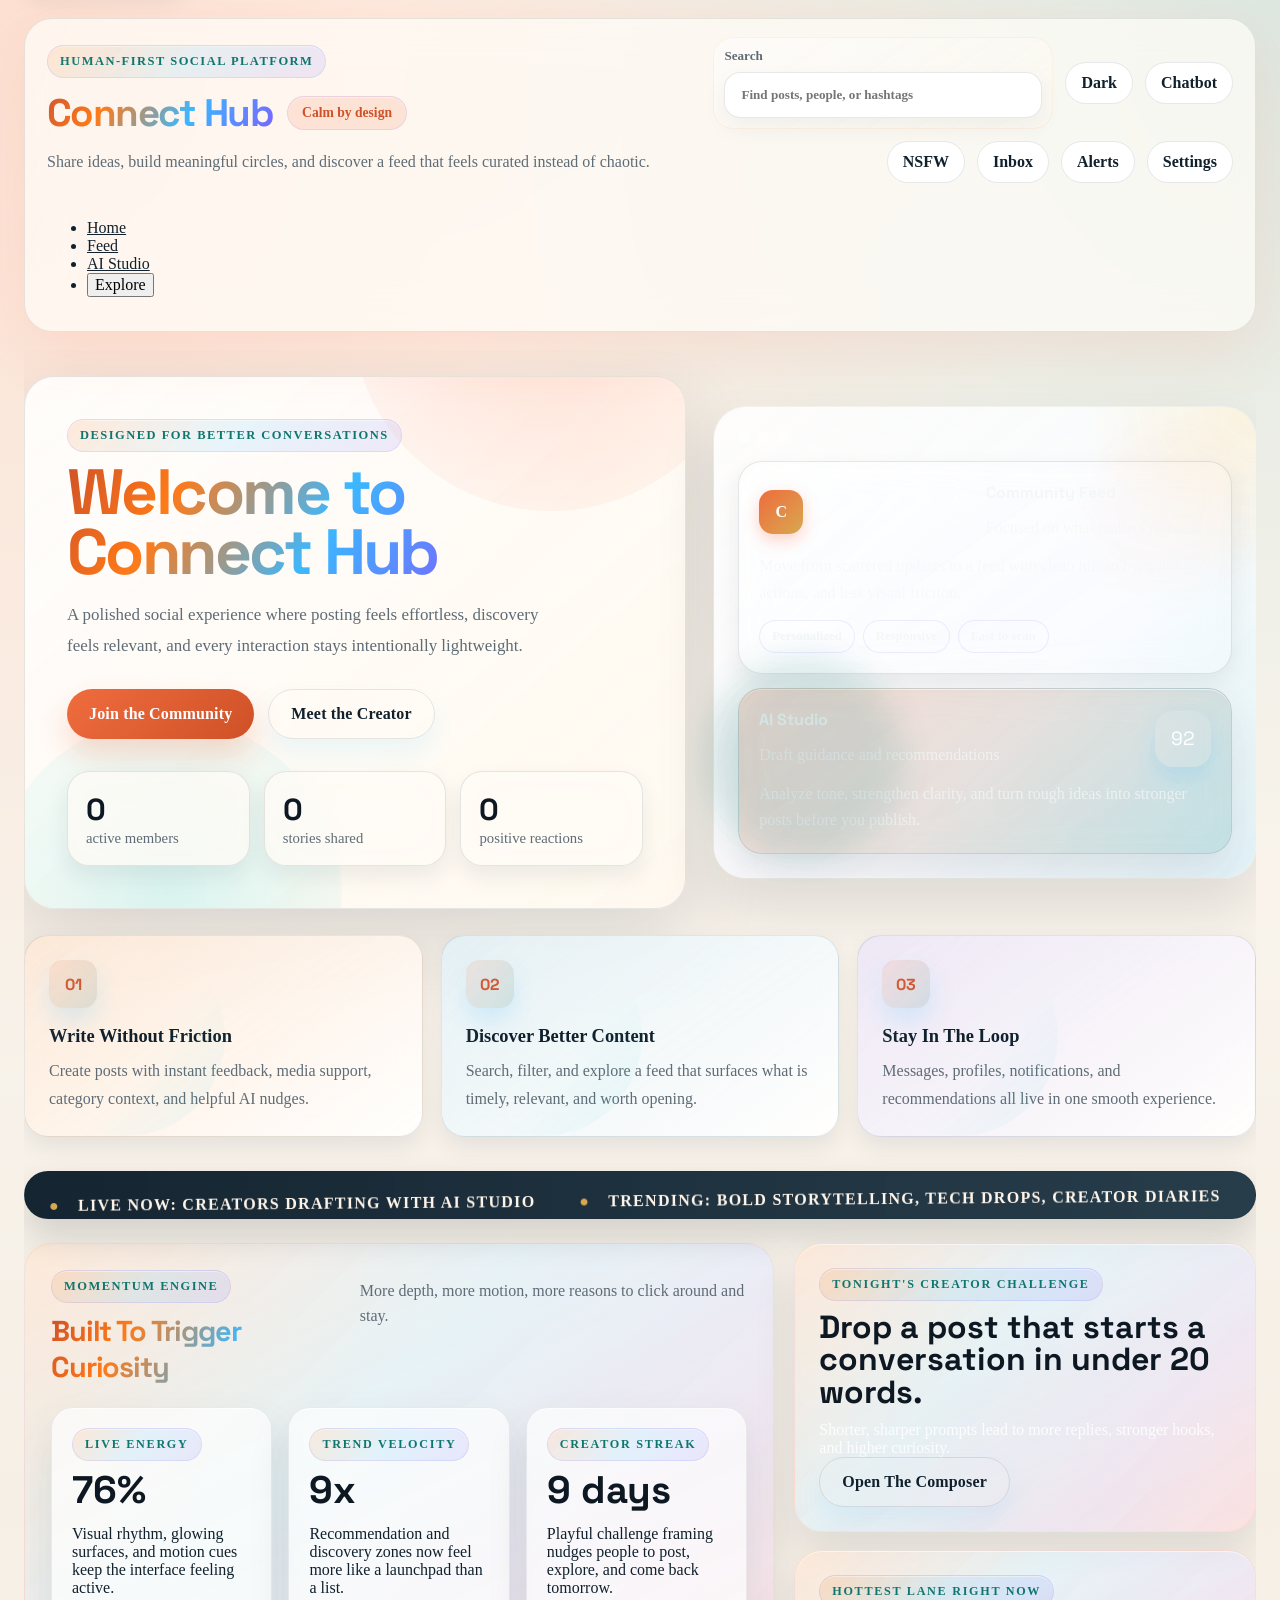
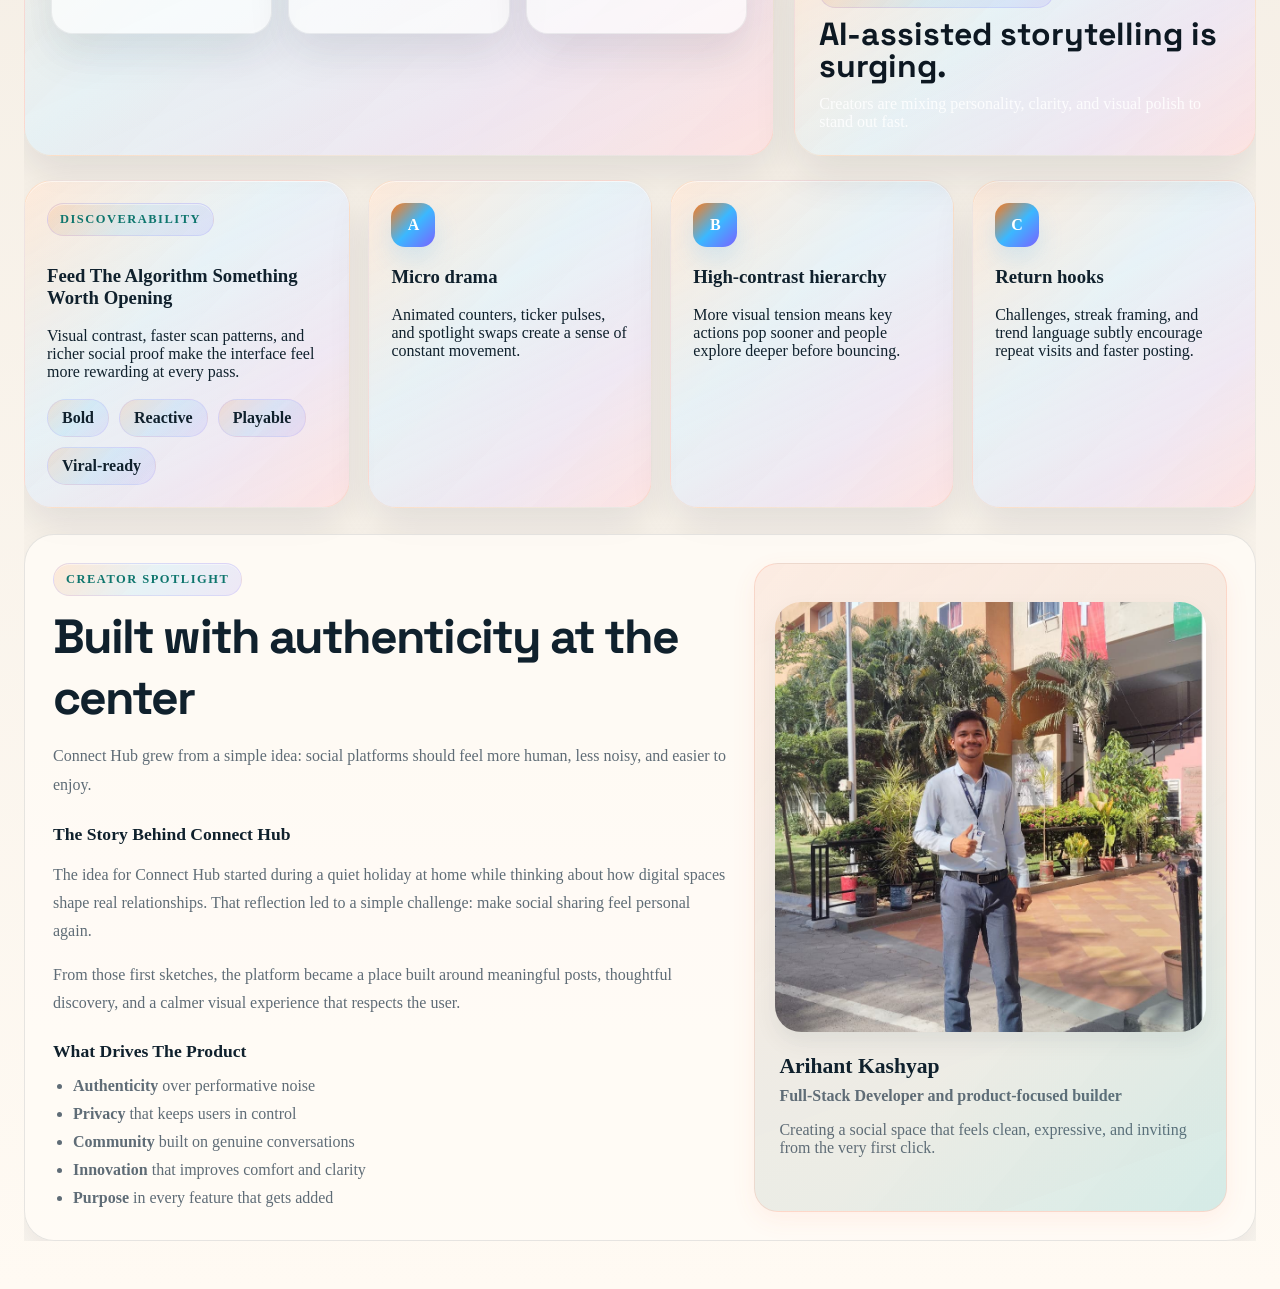
==== commit f1ba7004: "I commit." ====
--- a/index.html
+++ b/index.html
@@ -31,6 +31,8 @@
                     <input type="text" id="searchInput" placeholder="Find posts, people, or hashtags" />
                 </label>
                 <button id="themeToggle" class="utility-btn" type="button" aria-label="Toggle theme">Theme</button>
+                <button id="chatbotBtn" class="utility-btn" type="button">Chatbot</button>
+                <button id="nsfwBtn" class="utility-btn" type="button">NSFW</button>
                 <button id="dmBtn" class="utility-btn" type="button">Inbox <span id="dmBadge" class="notification-badge">0</span></button>
                 <button id="notificationsBtn" class="utility-btn" type="button">Alerts <span id="notificationCount" class="notification-badge">0</span></button>
                 <button id="settingsBtn" class="utility-btn" type="button">Settings</button>
@@ -43,30 +45,12 @@
             </div>
 
             <nav class="main-navigation" aria-label="Primary Navigation">
-                <div class="nav-cards">
-                    <button id="homeBtn" class="nav-card active" type="button">
-                        <div class="nav-card-icon">🏠</div>
-                        <div class="nav-card-content">
-                            <h3>Home</h3>
-                            <p>Welcome & discover</p>
-                        </div>
-                    </button>
-                    <button id="feedBtn" class="nav-card" type="button">
-                        <div class="nav-card-icon">📱</div>
-                        <div class="nav-card-content">
-                            <h3>Feed</h3>
-                            <p>Social posts & discussions</p>
-                        </div>
-                    </button>
-                    <button id="aiBtn" class="nav-card" type="button">
-                        <div class="nav-card-icon">🤖</div>
-                        <div class="nav-card-content">
-                            <h3>AI Studio</h3>
-                            <p>Smart writing assistant</p>
-                        </div>
-                    </button>
-                </div>
-                <button id="exploreBtn" class="nav-link-btn">Explore</button>
+                <ul class="nav-links">
+                    <li><a href="#landingPage" class="nav-link active">Home</a></li>
+                    <li><a href="#mainContainer" class="nav-link">Feed</a></li>
+                    <li><a href="#aiAssistPanel" class="nav-link">AI Studio</a></li>
+                    <li><button id="exploreBtn" class="nav-link nav-link-btn">Explore</button></li>
+                </ul>
             </nav>
         </div>
     </header>
@@ -156,6 +140,88 @@
                 </article>
             </div>
 
+            <section class="hype-band" aria-label="Live platform pulse">
+                <div class="hype-band-track" id="hypeBandTrack">
+                    <span>Live now: creators drafting with AI Studio</span>
+                    <span>Trending: bold storytelling, tech drops, creator diaries</span>
+                    <span>Engagement pulse: faster conversations, richer posts, sharper visuals</span>
+                    <span>Momentum: your next post can land in the spotlight</span>
+                </div>
+            </section>
+
+            <section class="engagement-lab">
+                <div class="engagement-story-card">
+                    <div class="section-heading">
+                        <div>
+                            <span class="section-kicker">Momentum Engine</span>
+                            <h2>Built To Trigger Curiosity</h2>
+                        </div>
+                        <p class="section-meta">More depth, more motion, more reasons to click around and stay.</p>
+                    </div>
+
+                    <div class="engagement-metrics-grid">
+                        <article class="engagement-metric">
+                            <span class="engagement-label">Live energy</span>
+                            <strong id="engagementPulseValue">84%</strong>
+                            <p>Visual rhythm, glowing surfaces, and motion cues keep the interface feeling active.</p>
+                        </article>
+                        <article class="engagement-metric">
+                            <span class="engagement-label">Trend velocity</span>
+                            <strong id="trendVelocityValue">12x</strong>
+                            <p>Recommendation and discovery zones now feel more like a launchpad than a list.</p>
+                        </article>
+                        <article class="engagement-metric">
+                            <span class="engagement-label">Creator streak</span>
+                            <strong id="creatorStreakValue">7 days</strong>
+                            <p>Playful challenge framing nudges people to post, explore, and come back tomorrow.</p>
+                        </article>
+                    </div>
+                </div>
+
+                <div class="spotlight-stack">
+                    <article class="spotlight-card spotlight-primary">
+                        <span class="spotlight-eyebrow">Tonight's creator challenge</span>
+                        <h3>Drop a post that starts a conversation in under 20 words.</h3>
+                        <p>Shorter, sharper prompts lead to more replies, stronger hooks, and higher curiosity.</p>
+                        <button id="launchChallengeBtn" class="secondary-button" type="button">Open The Composer</button>
+                    </article>
+                    <article class="spotlight-card spotlight-secondary">
+                        <span class="spotlight-eyebrow">Hottest lane right now</span>
+                        <h3 id="spotlightTopic">AI-assisted storytelling is surging.</h3>
+                        <p id="spotlightDescription">Creators are mixing personality, clarity, and visual polish to stand out fast.</p>
+                    </article>
+                </div>
+            </section>
+
+            <section class="chaos-grid">
+                <article class="chaos-card chaos-card-large">
+                    <span class="section-kicker">Discoverability</span>
+                    <h3>Feed The Algorithm Something Worth Opening</h3>
+                    <p>Visual contrast, faster scan patterns, and richer social proof make the interface feel more rewarding at every pass.</p>
+                    <div class="chaos-orbit">
+                        <span>Bold</span>
+                        <span>Reactive</span>
+                        <span>Playable</span>
+                        <span>Viral-ready</span>
+                    </div>
+                </article>
+                <article class="chaos-card">
+                    <span class="chaos-index">A</span>
+                    <h3>Micro drama</h3>
+                    <p>Animated counters, ticker pulses, and spotlight swaps create a sense of constant movement.</p>
+                </article>
+                <article class="chaos-card">
+                    <span class="chaos-index">B</span>
+                    <h3>High-contrast hierarchy</h3>
+                    <p>More visual tension means key actions pop sooner and people explore deeper before bouncing.</p>
+                </article>
+                <article class="chaos-card">
+                    <span class="chaos-index">C</span>
+                    <h3>Return hooks</h3>
+                    <p>Challenges, streak framing, and trend language subtly encourage repeat visits and faster posting.</p>
+                </article>
+            </section>
+
             <section class="about-creator-section">
                 <div class="about-container">
                     <div class="about-copy">
@@ -280,6 +346,14 @@
                                 <span class="ai-label">Best Category</span>
                                 <strong id="aiCategory">general</strong>
                             </div>
+                            <div class="ai-metric-card">
+                                <span class="ai-label">Clarity</span>
+                                <strong id="aiClarity">0</strong>
+                            </div>
+                            <div class="ai-metric-card">
+                                <span class="ai-label">Read Time</span>
+                                <strong id="aiReadTime">0s</strong>
+                            </div>
                         </div>
 
                         <div class="ai-summary-card">
@@ -287,9 +361,32 @@
                             <p id="aiTip" class="ai-tip">Tips will appear after analysis.</p>
                         </div>
 
+                        <div class="ai-coach-grid">
+                            <div class="ai-coach-card">
+                                <h3>Strengths</h3>
+                                <ul id="aiStrengths" class="ai-list">
+                                    <li>Your strongest points will show up here.</li>
+                                </ul>
+                            </div>
+                            <div class="ai-coach-card">
+                                <h3>Action Items</h3>
+                                <ul id="aiActions" class="ai-list">
+                                    <li>Actionable coaching will appear after analysis.</li>
+                                </ul>
+                            </div>
+                        </div>
+
                         <div class="ai-hashtag-row">
                             <div id="aiHashtags" class="ai-hashtags"></div>
                             <button type="button" id="useHashtagsBtn">Add Hashtags</button>
+                        </div>
+
+                        <div class="ai-rewrite-card">
+                            <div class="ai-rewrite-header">
+                                <h3>Suggested Rewrite</h3>
+                                <button type="button" id="applyRewriteBtn" disabled>Use Rewrite</button>
+                            </div>
+                            <p id="aiRewrite">Analyze a draft to generate a stronger rewrite.</p>
                         </div>
 
                         <div class="ai-recommendations">
@@ -355,17 +452,18 @@
 
                 <div id="loginForm" class="auth-form">
                     <h2>Login</h2>
-                    <input type="email" id="loginEmail" placeholder="Email" required />
-                    <input type="password" id="loginPassword" placeholder="Password" required />
+                    <input type="text" id="loginUsername" placeholder="Username or Email" required autocomplete="username" />
+                    <input type="password" id="loginPassword" placeholder="Password" required autocomplete="current-password" />
                     <button id="loginBtn" type="button">Login</button>
                     <p id="loginError" class="error"></p>
                 </div>
 
                 <div id="signupForm" class="auth-form">
                     <h2>Create Account</h2>
-                    <input type="text" id="signupName" placeholder="Full Name" required />
-                    <input type="email" id="signupEmail" placeholder="Email" required />
-                    <input type="password" id="signupPassword" placeholder="Password" required />
+                    <input type="text" id="signupUsername" placeholder="Username" required autocomplete="username" />
+                    <input type="text" id="signupName" placeholder="Full Name" required autocomplete="name" />
+                    <input type="email" id="signupEmail" placeholder="Email" required autocomplete="email" />
+                    <input type="password" id="signupPassword" placeholder="Password" required autocomplete="new-password" />
                     <button id="signupBtn" type="button">Create Account</button>
                     <p id="signupError" class="error"></p>
                 </div>
@@ -425,6 +523,44 @@
             <h2>Notifications</h2>
             <div id="notificationsList"></div>
             <button id="clearNotificationsBtn" type="button">Clear All</button>
+        </div>
+    </div>
+
+    <!-- Chatbot Modal -->
+    <div id="chatbotModal" class="modal">
+        <div class="modal-content large">
+            <span class="close" role="button" tabindex="0" aria-label="Close chatbot modal">&times;</span>
+            <h2>Connect Hub Assistant</h2>
+            <div id="chatMessages" class="chat-messages"></div>
+            <div class="chat-form">
+                <input type="text" id="chatInput" placeholder="Ask the assistant anything..." autocomplete="off" />
+                <button id="sendChatBtn" type="button">Send</button>
+            </div>
+        </div>
+    </div>
+
+    <!-- Age Verification Modal -->
+    <div id="ageVerificationModal" class="modal">
+        <div class="modal-content">
+            <span class="close" role="button" tabindex="0" aria-label="Close age verification modal">&times;</span>
+            <h2>Age Verification</h2>
+            <p>You must be 18 or older to access adult content.</p>
+            <button id="confirm18Plus" type="button">I am 18 or older</button>
+            <button id="under18" type="button">I am under 18</button>
+        </div>
+    </div>
+
+    <!-- NSFW Content Modal -->
+    <div id="nsfwModal" class="modal">
+        <div class="modal-content large">
+            <span class="close" role="button" tabindex="0" aria-label="Close NSFW modal">&times;</span>
+            <h2>NSFW Content</h2>
+            <p>Use this space to share mature content responsibly. You must verify your age before posting.</p>
+            <textarea id="nsfwContent" rows="5" placeholder="Share your NSFW update..." maxlength="500"></textarea>
+            <div class="modal-actions">
+                <button id="postNsfwBtn" type="button">Publish NSFW Post</button>
+            </div>
+            <div id="nsfwFeed" class="nsfw-feed"></div>
         </div>
     </div>
 
--- a/static/style.css
+++ b/static/style.css
@@ -1269,6 +1269,455 @@
     box-shadow: none;
 }
 
+body {
+    background:
+        radial-gradient(circle at 15% 12%, rgba(255, 90, 31, 0.28), transparent 24%),
+        radial-gradient(circle at 82% 10%, rgba(0, 199, 212, 0.18), transparent 20%),
+        radial-gradient(circle at 50% 32%, rgba(255, 195, 0, 0.12), transparent 22%),
+        linear-gradient(180deg, #fff8f0 0%, #f7efe5 36%, #eef6f7 100%);
+}
+
+body.dark {
+    background:
+        radial-gradient(circle at 14% 12%, rgba(255, 133, 73, 0.2), transparent 24%),
+        radial-gradient(circle at 86% 10%, rgba(0, 229, 255, 0.13), transparent 20%),
+        radial-gradient(circle at 50% 28%, rgba(255, 195, 0, 0.08), transparent 18%),
+        linear-gradient(180deg, #071118 0%, #0b1720 42%, #0d2029 100%);
+}
+
+.header-shell {
+    position: relative;
+    overflow: hidden;
+    box-shadow: 0 18px 60px rgba(255, 107, 69, 0.12);
+}
+
+.header-shell::after {
+    content: "";
+    position: absolute;
+    inset: 0;
+    background:
+        linear-gradient(115deg, transparent 0%, rgba(255, 255, 255, 0.16) 45%, transparent 72%);
+    transform: translateX(-70%);
+    animation: header-sheen 9s linear infinite;
+    pointer-events: none;
+}
+
+@keyframes header-sheen {
+    to {
+        transform: translateX(120%);
+    }
+}
+
+.landing-page {
+    position: relative;
+    overflow: clip;
+}
+
+.hero-section {
+    position: relative;
+}
+
+.hero-copy h2 {
+    font-size: clamp(3.2rem, 7vw, 5.8rem);
+    line-height: 0.9;
+    max-width: 10ch;
+    text-wrap: balance;
+}
+
+.hero-subtitle {
+    max-width: 62ch;
+    font-size: 1.06rem;
+}
+
+.hero-preview .preview-window,
+.section-card,
+.feature,
+.creator-panel,
+.ai-panel,
+.recommended-card,
+.post {
+    position: relative;
+    overflow: hidden;
+}
+
+.hero-preview .preview-window::before,
+.section-card::before,
+.feature::before,
+.creator-panel::before,
+.ai-panel::before,
+.recommended-card::before,
+.post::before {
+    content: "";
+    position: absolute;
+    inset: 0;
+    background:
+        linear-gradient(130deg, rgba(255, 255, 255, 0.14), transparent 38%, transparent 60%, rgba(0, 199, 212, 0.08));
+    pointer-events: none;
+}
+
+.hero-preview {
+    filter: saturate(1.08);
+}
+
+.preview-card.accent {
+    background:
+        linear-gradient(135deg, rgba(255, 107, 69, 0.18), rgba(255, 195, 0, 0.14)),
+        rgba(255, 252, 247, 0.9);
+}
+
+.hype-band {
+    position: relative;
+    margin: 34px auto 18px;
+    max-width: 1240px;
+    overflow: hidden;
+    border-radius: 999px;
+    border: 1px solid rgba(16, 33, 45, 0.08);
+    background: linear-gradient(90deg, rgba(16, 33, 45, 0.98), rgba(31, 53, 68, 0.96));
+    box-shadow: 0 16px 34px rgba(16, 33, 45, 0.16);
+}
+
+body.dark .hype-band {
+    border-color: rgba(255, 255, 255, 0.08);
+    background: linear-gradient(90deg, rgba(7, 17, 24, 0.98), rgba(18, 35, 45, 0.96));
+}
+
+.hype-band-track {
+    --ticker-tilt: 0deg;
+    display: flex;
+    gap: 44px;
+    width: max-content;
+    padding: 14px 24px;
+    color: #fff5ea;
+    font-weight: 800;
+    letter-spacing: 0.08em;
+    text-transform: uppercase;
+    animation: hype-scroll 24s linear infinite;
+    transform: rotate(var(--ticker-tilt));
+    will-change: transform;
+}
+
+.hype-band-track span {
+    position: relative;
+    white-space: nowrap;
+}
+
+.hype-band-track span::before {
+    content: "●";
+    margin-right: 18px;
+    color: var(--gold);
+}
+
+@keyframes hype-scroll {
+    from {
+        transform: translateX(0) rotate(var(--ticker-tilt));
+    }
+    to {
+        transform: translateX(-35%) rotate(var(--ticker-tilt));
+    }
+}
+
+.engagement-lab {
+    max-width: 1240px;
+    margin: 24px auto 0;
+    display: grid;
+    grid-template-columns: minmax(0, 1.3fr) minmax(280px, 0.8fr);
+    gap: 20px;
+}
+
+.engagement-story-card,
+.spotlight-card,
+.chaos-card {
+    border-radius: 28px;
+    border: 1px solid var(--border);
+    box-shadow: var(--shadow-md);
+}
+
+.engagement-story-card {
+    padding: 26px;
+    background:
+        radial-gradient(circle at top right, rgba(255, 195, 0, 0.18), transparent 24%),
+        linear-gradient(145deg, rgba(255, 248, 240, 0.94), rgba(242, 252, 253, 0.86));
+}
+
+body.dark .engagement-story-card {
+    background:
+        radial-gradient(circle at top right, rgba(255, 195, 0, 0.12), transparent 24%),
+        linear-gradient(145deg, rgba(16, 29, 38, 0.94), rgba(9, 21, 29, 0.88));
+}
+
+.engagement-metrics-grid {
+    display: grid;
+    grid-template-columns: repeat(3, minmax(0, 1fr));
+    gap: 16px;
+    margin-top: 22px;
+}
+
+.engagement-metric {
+    padding: 20px;
+    border-radius: 22px;
+    background: rgba(255, 255, 255, 0.65);
+    border: 1px solid rgba(16, 33, 45, 0.07);
+    transform: translateY(0);
+    transition: transform 0.35s var(--motion-spring), box-shadow 0.35s ease;
+}
+
+body.dark .engagement-metric {
+    background: rgba(255, 255, 255, 0.04);
+    border-color: rgba(255, 255, 255, 0.08);
+}
+
+.engagement-metric:hover {
+    transform: translateY(-6px) rotate(-1deg);
+    box-shadow: 0 16px 30px rgba(255, 107, 69, 0.15);
+}
+
+.engagement-label,
+.spotlight-eyebrow {
+    display: inline-flex;
+    font-size: 0.76rem;
+    font-weight: 800;
+    letter-spacing: 0.14em;
+    text-transform: uppercase;
+    color: var(--teal);
+}
+
+.engagement-metric strong {
+    display: block;
+    margin-top: 10px;
+    font-family: "Space Grotesk", "Segoe UI", sans-serif;
+    font-size: clamp(2rem, 3vw, 3rem);
+    line-height: 1;
+}
+
+.spotlight-stack {
+    display: grid;
+    gap: 18px;
+}
+
+.spotlight-card {
+    position: relative;
+    overflow: hidden;
+    padding: 24px;
+    color: #fff;
+}
+
+.spotlight-primary {
+    background:
+        radial-gradient(circle at top left, rgba(255, 255, 255, 0.24), transparent 30%),
+        linear-gradient(140deg, #ff6b45, #ff2d55 55%, #10212d 125%);
+}
+
+.spotlight-secondary {
+    background:
+        radial-gradient(circle at top right, rgba(255, 255, 255, 0.16), transparent 22%),
+        linear-gradient(140deg, #10212d, #16394b 60%, #00a6b4 140%);
+}
+
+.spotlight-card h3 {
+    margin: 10px 0 12px;
+    font-family: "Space Grotesk", "Segoe UI", sans-serif;
+    font-size: clamp(1.4rem, 3vw, 2rem);
+    line-height: 1.02;
+}
+
+.spotlight-card p {
+    margin: 0;
+    color: rgba(255, 255, 255, 0.84);
+}
+
+.chaos-grid {
+    max-width: 1240px;
+    margin: 24px auto 0;
+    display: grid;
+    grid-template-columns: 1.15fr repeat(3, 1fr);
+    gap: 18px;
+}
+
+.chaos-card {
+    padding: 22px;
+    background:
+        linear-gradient(160deg, rgba(255, 255, 255, 0.8), rgba(255, 248, 240, 0.75));
+}
+
+body.dark .chaos-card {
+    background:
+        linear-gradient(160deg, rgba(18, 35, 45, 0.88), rgba(8, 19, 26, 0.82));
+}
+
+.chaos-card-large {
+    background:
+        radial-gradient(circle at top right, rgba(0, 199, 212, 0.14), transparent 26%),
+        radial-gradient(circle at bottom left, rgba(255, 107, 69, 0.18), transparent 28%),
+        linear-gradient(160deg, rgba(255, 255, 255, 0.84), rgba(246, 249, 255, 0.82));
+}
+
+.chaos-index {
+    display: inline-grid;
+    place-items: center;
+    width: 44px;
+    height: 44px;
+    border-radius: 14px;
+    background: linear-gradient(135deg, var(--accent), #ff9b54);
+    color: white;
+    font-weight: 800;
+    box-shadow: var(--shadow-sm);
+}
+
+.chaos-orbit {
+    display: flex;
+    flex-wrap: wrap;
+    gap: 10px;
+    margin-top: 18px;
+}
+
+.chaos-orbit span {
+    padding: 9px 14px;
+    border-radius: 999px;
+    background: rgba(16, 33, 45, 0.08);
+    font-weight: 700;
+}
+
+body.dark .chaos-orbit span {
+    background: rgba(255, 255, 255, 0.08);
+}
+
+.hero-chip,
+.feature,
+.recommended-card,
+.post,
+.engagement-metric,
+.chaos-card {
+    transform-origin: center;
+}
+
+.hero-chip:hover,
+.feature:hover,
+.recommended-card:hover,
+.post:hover,
+.chaos-card:hover {
+    transform: translateY(-6px);
+}
+
+.feature {
+    background:
+        linear-gradient(165deg, rgba(255, 255, 255, 0.9), rgba(255, 248, 240, 0.72));
+}
+
+body.dark .feature {
+    background:
+        linear-gradient(165deg, rgba(18, 35, 45, 0.9), rgba(8, 19, 26, 0.72));
+}
+
+.feed-shell,
+.composer-card,
+.ai-panel {
+    box-shadow: 0 22px 58px rgba(16, 33, 45, 0.12);
+}
+
+.post {
+    border-width: 1px;
+    transition: transform 0.35s var(--motion-spring), box-shadow 0.35s ease, border-color 0.35s ease;
+}
+
+.post:hover {
+    box-shadow: 0 22px 36px rgba(255, 107, 69, 0.12);
+    border-color: rgba(255, 107, 69, 0.2);
+}
+
+.utility-btn,
+.cta-button,
+.secondary-button,
+.post-form button[type="submit"],
+#analyzeDraftBtn,
+#useHashtagsBtn,
+#saveSettingsBtn,
+#postNsfwBtn,
+#sendChatBtn,
+#sendMessageBtn,
+#loginBtn,
+#signupBtn {
+    position: relative;
+    overflow: hidden;
+}
+
+.utility-btn::after,
+.cta-button::after,
+.secondary-button::after,
+.post-form button[type="submit"]::after,
+#analyzeDraftBtn::after,
+#useHashtagsBtn::after,
+#saveSettingsBtn::after,
+#postNsfwBtn::after,
+#sendChatBtn::after,
+#sendMessageBtn::after,
+#loginBtn::after,
+#signupBtn::after {
+    content: "";
+    position: absolute;
+    inset: 0;
+    background: linear-gradient(115deg, transparent 20%, rgba(255, 255, 255, 0.35), transparent 80%);
+    transform: translateX(-120%);
+    transition: transform 0.7s ease;
+}
+
+.utility-btn:hover::after,
+.cta-button:hover::after,
+.secondary-button:hover::after,
+.post-form button[type="submit"]:hover::after,
+#analyzeDraftBtn:hover::after,
+#useHashtagsBtn:hover::after,
+#saveSettingsBtn:hover::after,
+#postNsfwBtn:hover::after,
+#sendChatBtn:hover::after,
+#sendMessageBtn:hover::after,
+#loginBtn:hover::after,
+#signupBtn:hover::after {
+    transform: translateX(120%);
+}
+
+.toast {
+    border-left: 4px solid var(--accent);
+    box-shadow: 0 18px 35px rgba(16, 33, 45, 0.16);
+    backdrop-filter: blur(18px);
+}
+
+@media (max-width: 980px) {
+    .engagement-lab,
+    .chaos-grid {
+        grid-template-columns: 1fr;
+    }
+
+    .engagement-metrics-grid {
+        grid-template-columns: 1fr;
+    }
+
+    .hero-copy h2 {
+        font-size: clamp(2.8rem, 12vw, 4.5rem);
+    }
+
+    .hype-band-track {
+        gap: 26px;
+        font-size: 0.72rem;
+    }
+}
+
+@media (max-width: 640px) {
+    .engagement-story-card,
+    .spotlight-card,
+    .chaos-card {
+        padding: 18px;
+        border-radius: 22px;
+    }
+
+    .spotlight-card h3 {
+        font-size: 1.35rem;
+    }
+
+    .chaos-orbit span {
+        font-size: 0.86rem;
+    }
+}
+
 .ai-hashtag-row {
     display: flex;
     align-items: center;
@@ -2466,3 +2915,337 @@
         filter: none !important;
     }
 }
+
+/* Rich color and modern complexity overrides */
+:root {
+    --orange-pop: #ff7a18;
+    --melon: #ffb38a;
+    --electric-blue: #3bb8ff;
+    --sky-soft: rgba(59, 184, 255, 0.16);
+    --lime: #9be15d;
+    --lime-soft: rgba(155, 225, 93, 0.14);
+    --rose: #ff5c8a;
+    --rose-soft: rgba(255, 92, 138, 0.14);
+    --lavender: #7b61ff;
+    --lavender-soft: rgba(123, 97, 255, 0.14);
+    --sunburst: #ffd166;
+    --ink-rich: #0d1822;
+    --surface-rainbow: linear-gradient(135deg, rgba(255, 122, 24, 0.14), rgba(59, 184, 255, 0.11) 40%, rgba(123, 97, 255, 0.1) 72%, rgba(255, 92, 138, 0.12));
+    --surface-glass: linear-gradient(155deg, rgba(255, 255, 255, 0.72), rgba(255, 247, 240, 0.56));
+}
+
+body.dark {
+    --orange-pop: #ff9650;
+    --melon: #ffc4a5;
+    --electric-blue: #67d0ff;
+    --sky-soft: rgba(103, 208, 255, 0.16);
+    --lime: #b8f36e;
+    --lime-soft: rgba(184, 243, 110, 0.14);
+    --rose: #ff77a1;
+    --rose-soft: rgba(255, 119, 161, 0.16);
+    --lavender: #9d8cff;
+    --lavender-soft: rgba(157, 140, 255, 0.18);
+    --sunburst: #ffd97d;
+    --ink-rich: #eef7fb;
+    --surface-rainbow: linear-gradient(135deg, rgba(255, 150, 80, 0.16), rgba(103, 208, 255, 0.13) 38%, rgba(157, 140, 255, 0.12) 70%, rgba(255, 119, 161, 0.14));
+    --surface-glass: linear-gradient(155deg, rgba(18, 35, 45, 0.82), rgba(9, 20, 28, 0.74));
+}
+
+body {
+    background:
+        radial-gradient(circle at 12% 10%, rgba(255, 122, 24, 0.28), transparent 23%),
+        radial-gradient(circle at 88% 12%, rgba(59, 184, 255, 0.18), transparent 24%),
+        radial-gradient(circle at 52% 28%, rgba(123, 97, 255, 0.12), transparent 22%),
+        radial-gradient(circle at 25% 72%, rgba(255, 92, 138, 0.1), transparent 18%),
+        linear-gradient(180deg, #fff7f1 0%, #f8f1ea 32%, #eef7fb 68%, #f6f0ff 100%);
+}
+
+body.dark {
+    background:
+        radial-gradient(circle at 12% 10%, rgba(255, 150, 80, 0.18), transparent 24%),
+        radial-gradient(circle at 88% 12%, rgba(103, 208, 255, 0.13), transparent 22%),
+        radial-gradient(circle at 52% 28%, rgba(157, 140, 255, 0.1), transparent 20%),
+        radial-gradient(circle at 20% 72%, rgba(255, 119, 161, 0.08), transparent 18%),
+        linear-gradient(180deg, #071118 0%, #0b1720 38%, #0f2130 72%, #14192d 100%);
+}
+
+.page-noise {
+    background-image:
+        linear-gradient(rgba(255, 255, 255, 0.035) 1px, transparent 1px),
+        linear-gradient(90deg, rgba(255, 255, 255, 0.03) 1px, transparent 1px),
+        radial-gradient(circle at center, rgba(255, 255, 255, 0.05) 0.8px, transparent 0.8px);
+    background-size: 32px 32px, 32px 32px, 14px 14px;
+    opacity: 0.3;
+}
+
+.header-shell,
+.section-card,
+.ai-panel,
+.feature,
+.recommended-card,
+.post,
+.modal-content,
+.hero-chip,
+.engagement-story-card,
+.chaos-card,
+.spotlight-card {
+    background-image: var(--surface-rainbow), var(--surface-glass);
+    border-color: rgba(255, 122, 24, 0.09);
+}
+
+body.dark .header-shell,
+body.dark .section-card,
+body.dark .ai-panel,
+body.dark .feature,
+body.dark .recommended-card,
+body.dark .post,
+body.dark .modal-content,
+body.dark .hero-chip,
+body.dark .engagement-story-card,
+body.dark .chaos-card,
+body.dark .spotlight-card {
+    border-color: rgba(103, 208, 255, 0.12);
+}
+
+.brand-block h1,
+.hero-copy h2,
+.section-heading h2,
+.ai-panel-header h2,
+.feed-header-row h2 {
+    background: linear-gradient(120deg, var(--accent-deep), var(--orange-pop) 26%, var(--electric-blue) 62%, var(--lavender) 100%);
+    -webkit-background-clip: text;
+    background-clip: text;
+    color: transparent;
+}
+
+body.dark .brand-block h1,
+body.dark .hero-copy h2,
+body.dark .section-heading h2,
+body.dark .ai-panel-header h2,
+body.dark .feed-header-row h2 {
+    background: linear-gradient(120deg, #fff3ea, var(--sunburst) 24%, var(--electric-blue) 58%, #d5cfff 100%);
+    -webkit-background-clip: text;
+    background-clip: text;
+}
+
+.brand-pill,
+.spotlight-eyebrow,
+.engagement-label,
+.section-kicker,
+.eyebrow {
+    background: linear-gradient(135deg, rgba(255, 122, 24, 0.14), rgba(59, 184, 255, 0.12), rgba(123, 97, 255, 0.12));
+    border: 1px solid rgba(123, 97, 255, 0.14);
+    box-shadow: inset 0 1px 0 rgba(255, 255, 255, 0.4);
+    padding: 8px 12px;
+    border-radius: 999px;
+}
+
+.search-shell,
+.category-shell,
+.sort-shell {
+    padding: 10px;
+    border-radius: 20px;
+    background: linear-gradient(145deg, rgba(255, 255, 255, 0.46), rgba(255, 247, 240, 0.3));
+    border: 1px solid rgba(255, 122, 24, 0.08);
+}
+
+body.dark .search-shell,
+body.dark .category-shell,
+body.dark .sort-shell {
+    background: linear-gradient(145deg, rgba(255, 255, 255, 0.04), rgba(255, 255, 255, 0.02));
+    border-color: rgba(103, 208, 255, 0.08);
+}
+
+#searchInput,
+#postContent,
+.auth-form input,
+#commentInput,
+#messageInput,
+#themeSelect,
+#categorySelect,
+#sortSelect,
+#chatInput,
+#nsfwContent {
+    background: linear-gradient(145deg, rgba(255, 255, 255, 0.88), rgba(255, 250, 245, 0.8));
+    box-shadow: inset 0 1px 0 rgba(255, 255, 255, 0.8), 0 10px 24px rgba(16, 33, 45, 0.05);
+}
+
+body.dark #searchInput,
+body.dark #postContent,
+body.dark .auth-form input,
+body.dark #commentInput,
+body.dark #messageInput,
+body.dark #themeSelect,
+body.dark #categorySelect,
+body.dark #sortSelect,
+body.dark #chatInput,
+body.dark #nsfwContent {
+    background: linear-gradient(145deg, rgba(20, 37, 47, 0.95), rgba(12, 24, 32, 0.92));
+}
+
+#searchInput:focus,
+#postContent:focus,
+.auth-form input:focus,
+#commentInput:focus,
+#messageInput:focus,
+#themeSelect:focus,
+#categorySelect:focus,
+#sortSelect:focus,
+#chatInput:focus,
+#nsfwContent:focus {
+    border-color: rgba(123, 97, 255, 0.42);
+    box-shadow: 0 0 0 4px rgba(123, 97, 255, 0.12), 0 16px 32px rgba(59, 184, 255, 0.08);
+}
+
+.utility-btn,
+#logoutBtn,
+.feed-tab,
+.tab,
+.follow-btn,
+.profile-actions button,
+#changeAvatarBtn {
+    background: linear-gradient(135deg, rgba(255, 255, 255, 0.92), rgba(245, 250, 255, 0.74));
+    box-shadow: inset 0 1px 0 rgba(255, 255, 255, 0.82), 0 10px 20px rgba(16, 33, 45, 0.08);
+}
+
+body.dark .utility-btn,
+body.dark #logoutBtn,
+body.dark .feed-tab,
+body.dark .tab,
+body.dark .follow-btn,
+body.dark .profile-actions button,
+body.dark #changeAvatarBtn {
+    background: linear-gradient(135deg, rgba(255, 255, 255, 0.06), rgba(255, 255, 255, 0.03));
+}
+
+.post-form button,
+.cta-button,
+.post-form button[type="submit"],
+#analyzeDraftBtn,
+#useHashtagsBtn,
+#saveSettingsBtn,
+#clearNotificationsBtn,
+#sendMessageBtn,
+#addCommentBtn,
+#postNsfwBtn,
+#sendChatBtn,
+#loginBtn,
+#signupBtn {
+    background: linear-gradient(135deg, var(--orange-pop), var(--rose) 38%, var(--lavender) 100%);
+    color: #fff;
+    box-shadow: 0 16px 28px rgba(255, 92, 138, 0.18), 0 10px 24px rgba(123, 97, 255, 0.14);
+}
+
+.secondary-button {
+    background: linear-gradient(135deg, rgba(255, 255, 255, 0.96), rgba(237, 247, 255, 0.88));
+    color: var(--ink-rich);
+    border: 1px solid rgba(59, 184, 255, 0.16);
+    box-shadow: 0 14px 26px rgba(59, 184, 255, 0.1);
+}
+
+body.dark .secondary-button {
+    background: linear-gradient(135deg, rgba(255, 255, 255, 0.08), rgba(103, 208, 255, 0.06));
+    color: #eef7fb;
+    border-color: rgba(103, 208, 255, 0.14);
+}
+
+.hero-preview .preview-window {
+    background: radial-gradient(circle at top right, rgba(255, 209, 102, 0.2), transparent 24%), linear-gradient(145deg, rgba(255, 255, 255, 0.88), rgba(245, 248, 255, 0.8));
+    box-shadow: 0 30px 60px rgba(16, 33, 45, 0.12), 0 0 0 1px rgba(255, 255, 255, 0.4);
+}
+
+body.dark .hero-preview .preview-window {
+    background: radial-gradient(circle at top right, rgba(255, 209, 102, 0.12), transparent 24%), linear-gradient(145deg, rgba(16, 29, 38, 0.96), rgba(10, 21, 29, 0.9));
+}
+
+.preview-card,
+.preview-card.accent,
+.feature,
+.hero-chip,
+.engagement-metric,
+.recommended-card,
+.chaos-card,
+.spotlight-card,
+.post {
+    box-shadow: 0 20px 42px rgba(16, 33, 45, 0.1), inset 0 1px 0 rgba(255, 255, 255, 0.55);
+}
+
+.feature:nth-child(1) {
+    background-image: linear-gradient(145deg, rgba(255, 122, 24, 0.12), rgba(255, 255, 255, 0.82));
+}
+
+.feature:nth-child(2) {
+    background-image: linear-gradient(145deg, rgba(59, 184, 255, 0.12), rgba(255, 255, 255, 0.82));
+}
+
+.feature:nth-child(3) {
+    background-image: linear-gradient(145deg, rgba(123, 97, 255, 0.12), rgba(255, 255, 255, 0.82));
+}
+
+body.dark .feature:nth-child(1) {
+    background-image: linear-gradient(145deg, rgba(255, 150, 80, 0.12), rgba(18, 35, 45, 0.86));
+}
+
+body.dark .feature:nth-child(2) {
+    background-image: linear-gradient(145deg, rgba(103, 208, 255, 0.12), rgba(18, 35, 45, 0.86));
+}
+
+body.dark .feature:nth-child(3) {
+    background-image: linear-gradient(145deg, rgba(157, 140, 255, 0.12), rgba(18, 35, 45, 0.86));
+}
+
+.feature-icon,
+.chaos-index,
+.preview-score,
+.notification-badge {
+    background: linear-gradient(135deg, var(--orange-pop), var(--electric-blue) 52%, var(--lavender) 100%);
+    color: white;
+    box-shadow: 0 12px 24px rgba(59, 184, 255, 0.18);
+}
+
+.hero-chip strong,
+.engagement-metric strong,
+.spotlight-card h3,
+.post .user,
+.recommended-card strong {
+    color: var(--ink-rich);
+}
+
+body.dark .hero-chip strong,
+body.dark .engagement-metric strong,
+body.dark .spotlight-card h3,
+body.dark .post .user,
+body.dark .recommended-card strong {
+    color: #f8fbff;
+}
+
+.post-categories .category-tag,
+.recommended-reason,
+.preview-tags span,
+.chaos-orbit span,
+.ai-chip {
+    background: linear-gradient(135deg, rgba(255, 122, 24, 0.14), rgba(59, 184, 255, 0.12), rgba(123, 97, 255, 0.1));
+    border: 1px solid rgba(123, 97, 255, 0.12);
+}
+
+.modal-content {
+    box-shadow: 0 32px 80px rgba(16, 33, 45, 0.18), 0 0 0 1px rgba(255, 255, 255, 0.24);
+}
+
+.feed-shell,
+.composer-card,
+.ai-panel {
+    position: relative;
+}
+
+.feed-shell::after,
+.composer-card::after,
+.ai-panel::after {
+    content: "";
+    position: absolute;
+    inset: auto 18px 16px;
+    height: 2px;
+    border-radius: 999px;
+    background: linear-gradient(90deg, var(--orange-pop), var(--electric-blue), var(--lavender), var(--rose));
+    opacity: 0.7;
+}
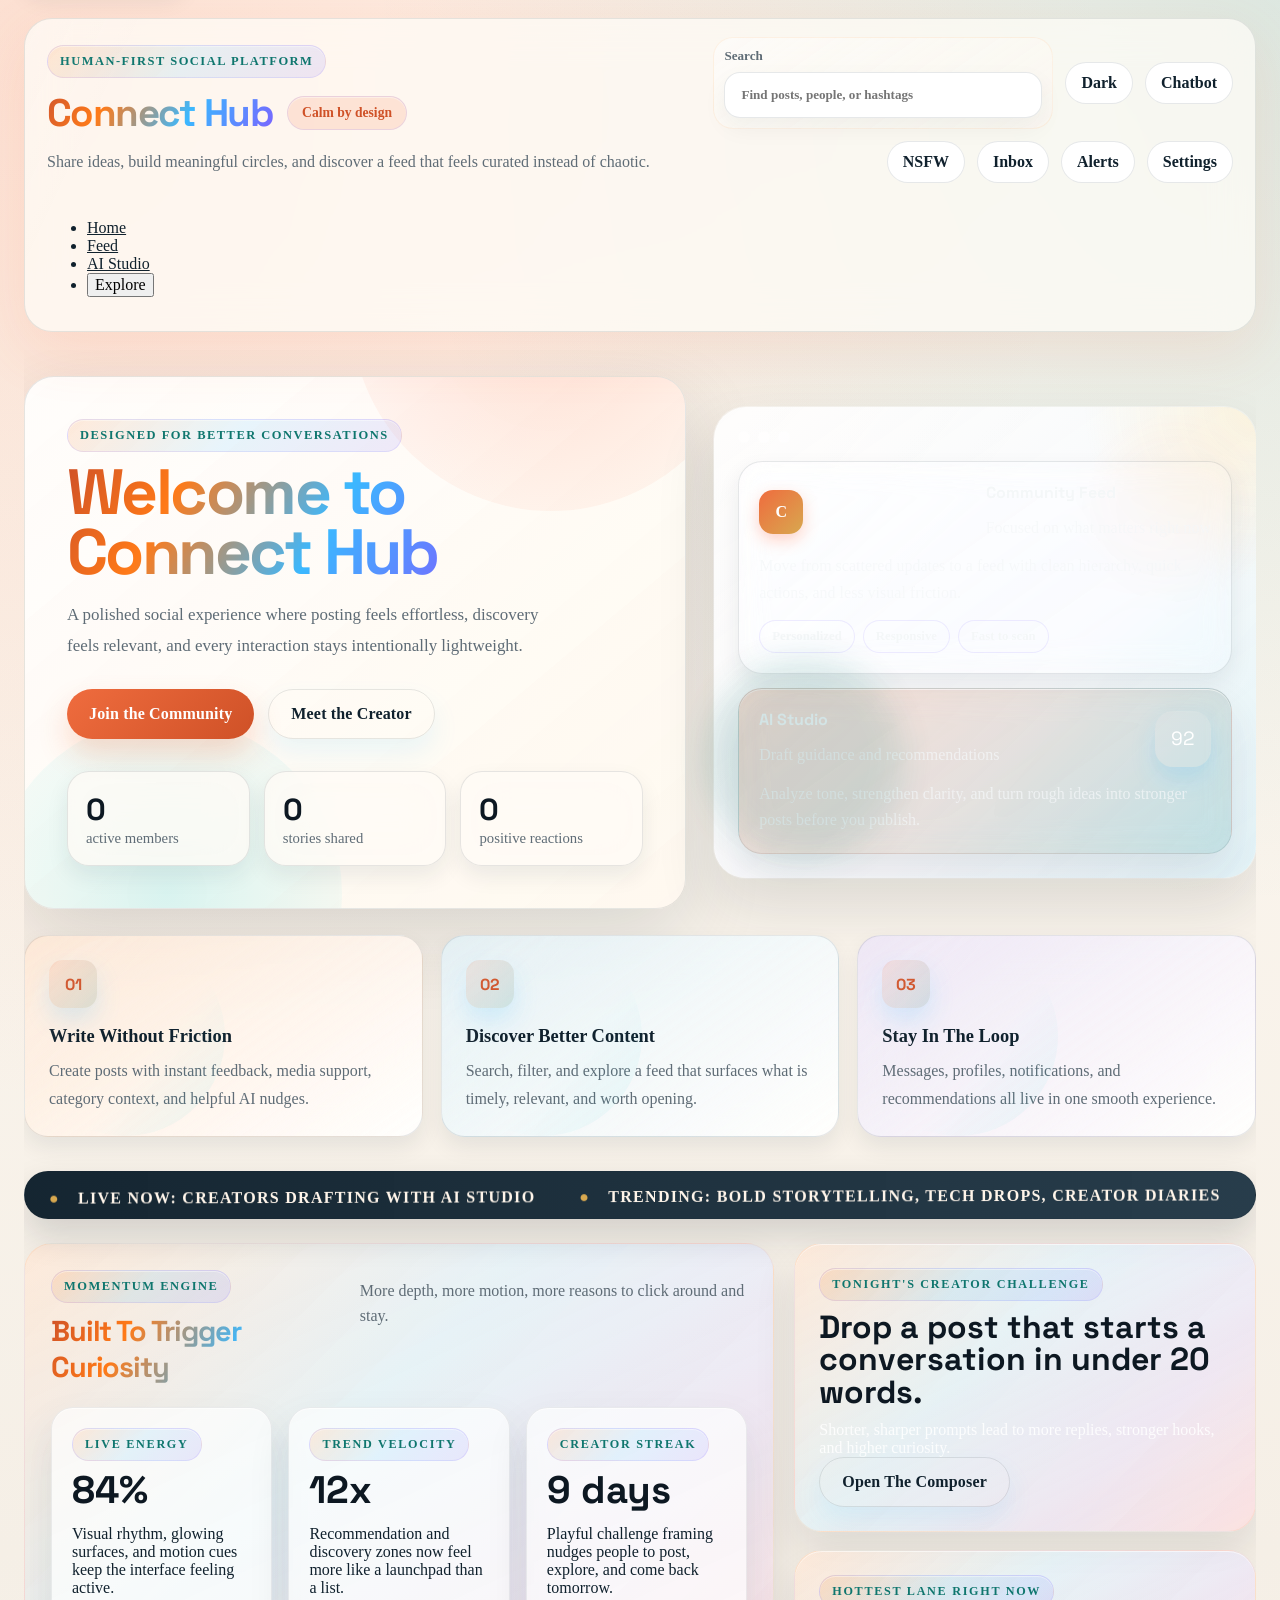
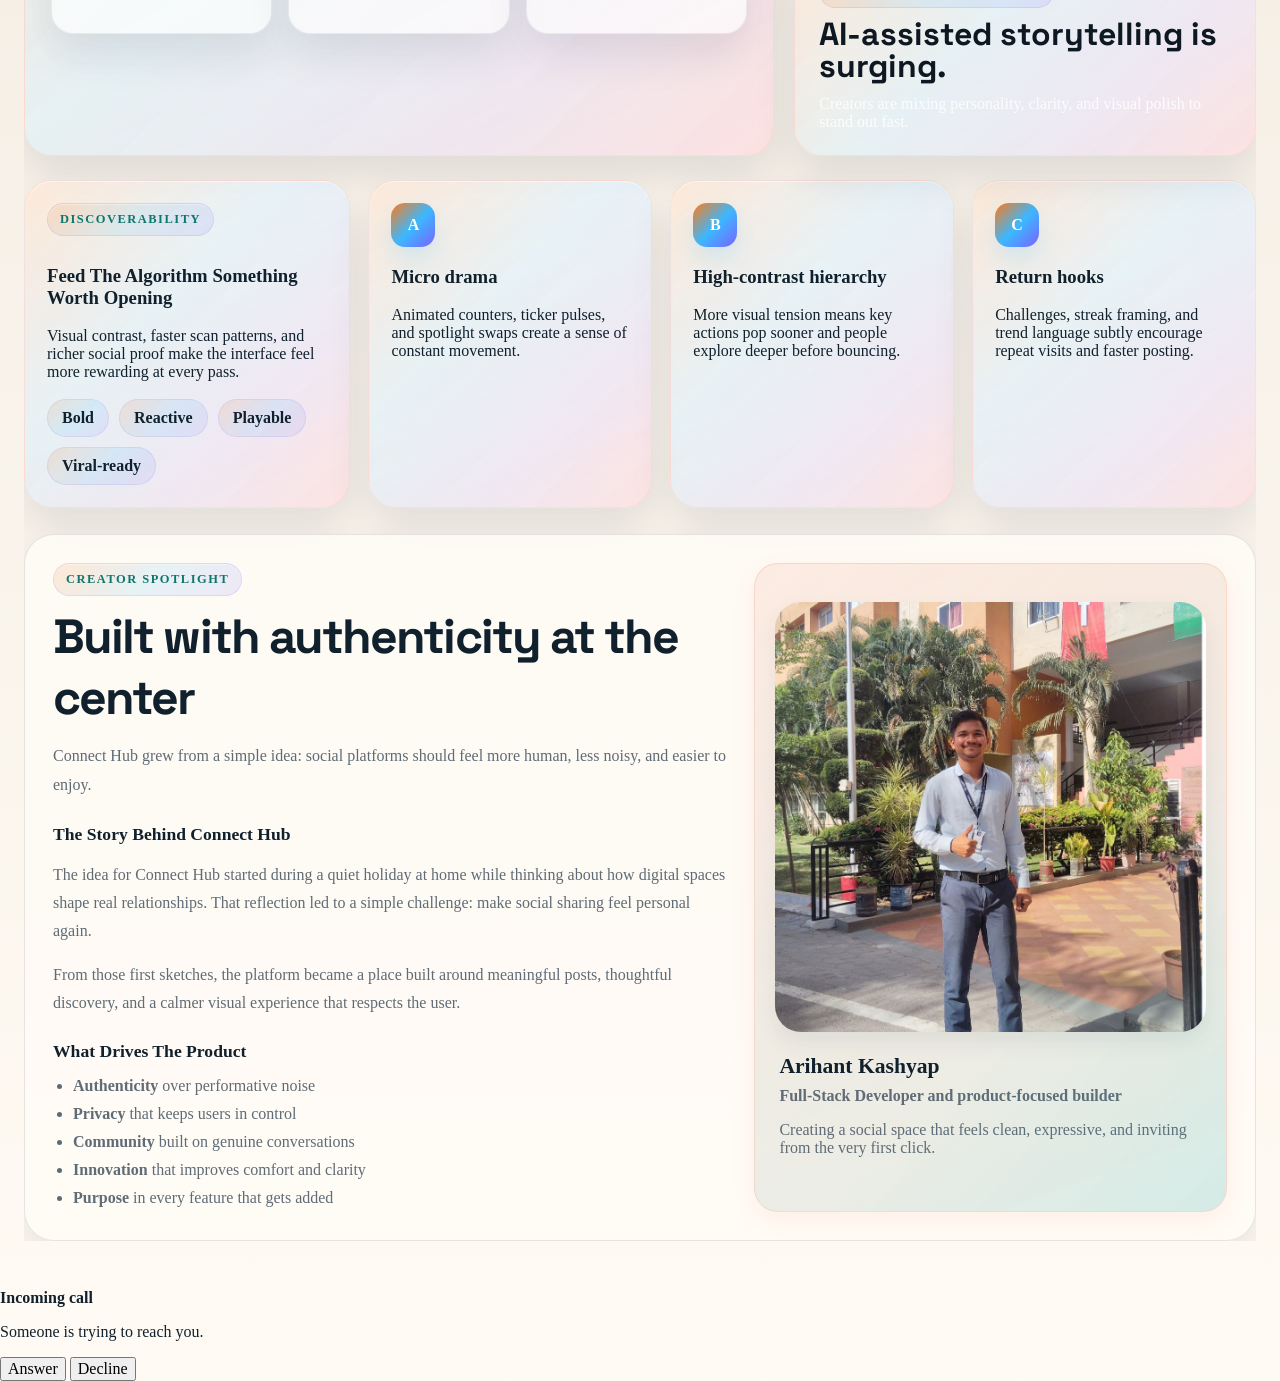
==== commit d15e411b: "Toes" ====
--- a/index.html
+++ b/index.html
@@ -606,7 +606,38 @@
                 <div id="messagesContainer">
                     <div id="messagesHeader">
                         <button id="backToConversations" type="button">Back</button>
-                        <span id="chatUserName"></span>
+                        <div id="chatHeaderMeta">
+                            <span id="chatUserName"></span>
+                            <span id="callStatusText">Ready to connect</span>
+                        </div>
+                        <div id="callActions">
+                            <button id="voiceCallBtn" type="button">Voice Call</button>
+                            <button id="videoCallBtn" type="button">Video Call</button>
+                        </div>
+                    </div>
+                    <div id="callPanel" class="call-panel hidden">
+                        <div class="call-panel-header">
+                            <div>
+                                <strong id="callPanelTitle">Call inactive</strong>
+                                <p id="callPanelSubtitle">Start a voice or video call from the conversation header.</p>
+                            </div>
+                            <span id="callTypeBadge" class="call-type-badge">Audio</span>
+                        </div>
+                        <div class="call-media-grid">
+                            <div class="call-media-card">
+                                <span>You</span>
+                                <video id="localVideo" autoplay muted playsinline></video>
+                            </div>
+                            <div class="call-media-card">
+                                <span id="remoteVideoLabel">Remote user</span>
+                                <video id="remoteVideo" autoplay playsinline></video>
+                            </div>
+                        </div>
+                        <div class="call-control-row">
+                            <button id="muteCallBtn" type="button">Mute</button>
+                            <button id="toggleCameraBtn" type="button">Camera Off</button>
+                            <button id="endCallBtn" type="button" class="danger-action">End Call</button>
+                        </div>
                     </div>
                     <div id="messagesList"></div>
                     <div class="message-form">
@@ -615,6 +646,17 @@
                     </div>
                 </div>
             </div>
+        </div>
+    </div>
+
+    <div id="incomingCallBanner" class="incoming-call-banner hidden">
+        <div>
+            <strong id="incomingCallTitle">Incoming call</strong>
+            <p id="incomingCallSubtitle">Someone is trying to reach you.</p>
+        </div>
+        <div class="incoming-call-actions">
+            <button id="answerCallBtn" type="button">Answer</button>
+            <button id="declineCallBtn" type="button" class="danger-action">Decline</button>
         </div>
     </div>
 
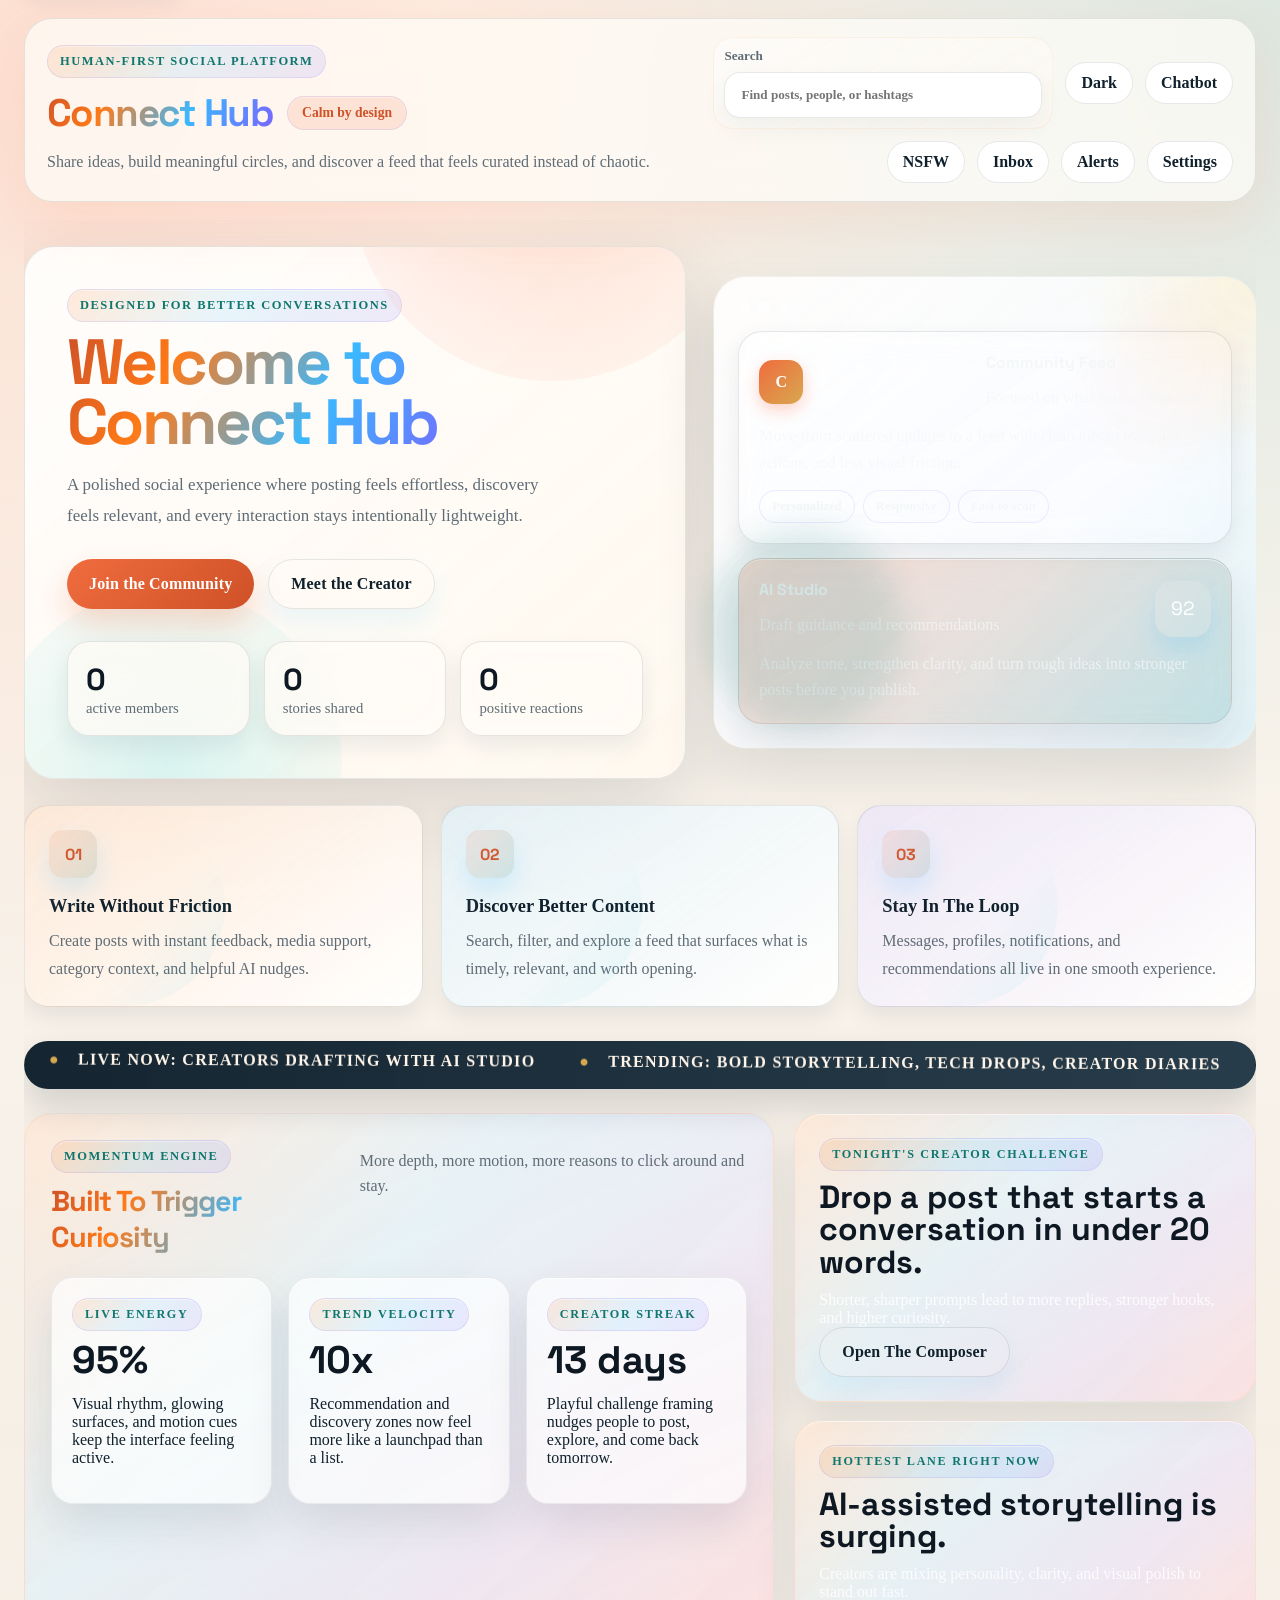
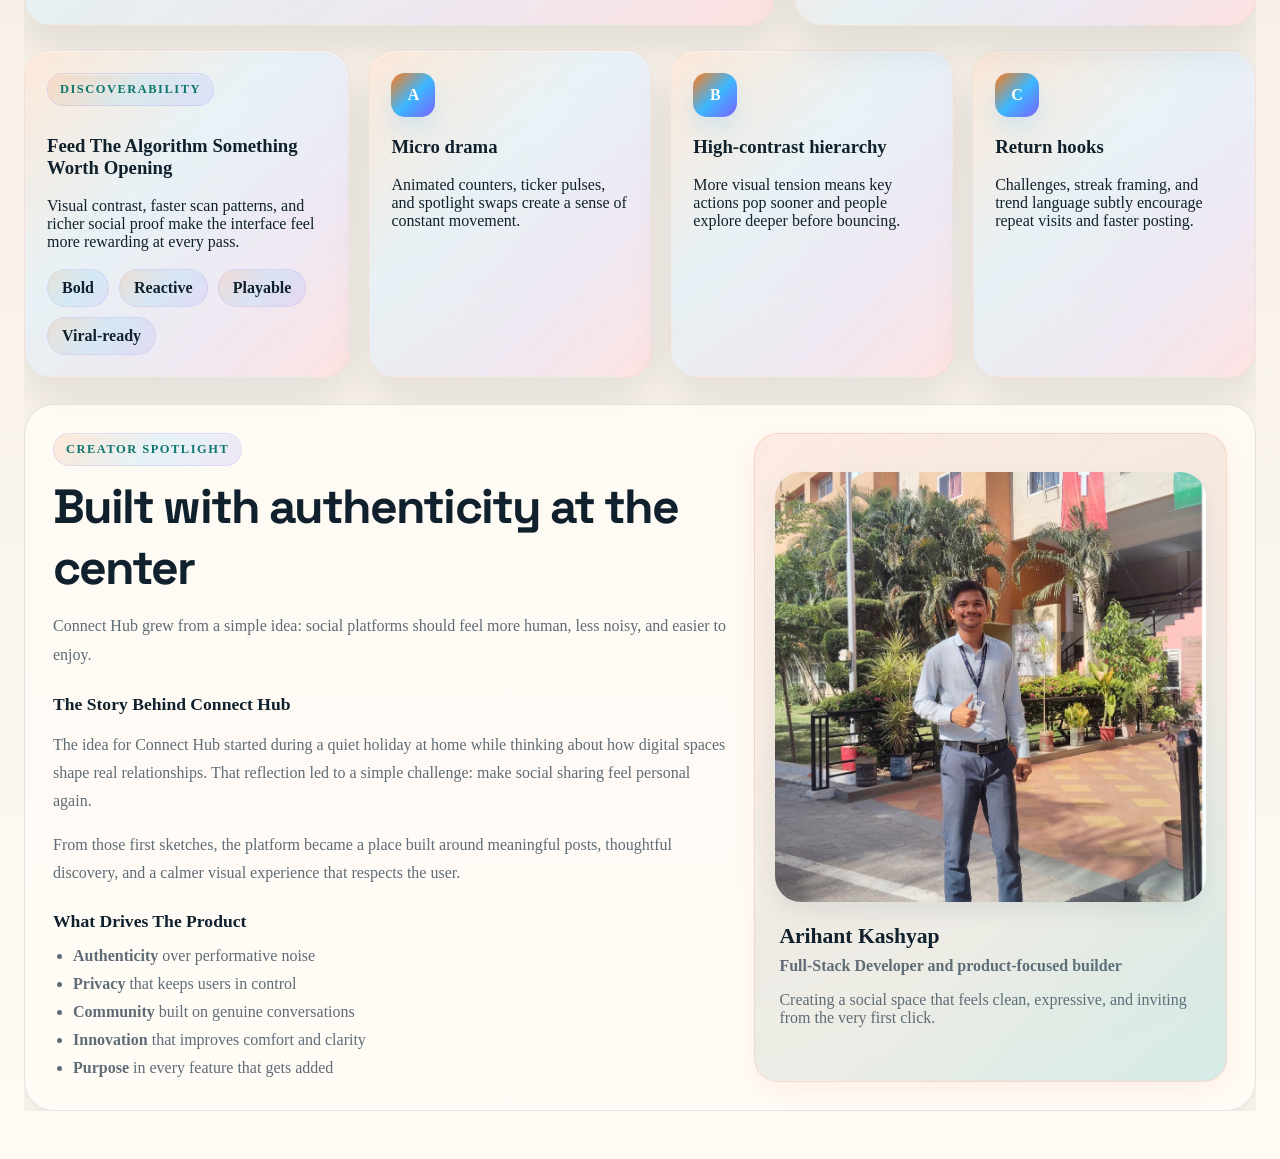
==== commit 6a5899f3: "Hi." ====
--- a/index.html
+++ b/index.html
@@ -44,14 +44,6 @@
                 </div>
             </div>
 
-            <nav class="main-navigation" aria-label="Primary Navigation">
-                <ul class="nav-links">
-                    <li><a href="#landingPage" class="nav-link active">Home</a></li>
-                    <li><a href="#mainContainer" class="nav-link">Feed</a></li>
-                    <li><a href="#aiAssistPanel" class="nav-link">AI Studio</a></li>
-                    <li><button id="exploreBtn" class="nav-link nav-link-btn">Explore</button></li>
-                </ul>
-            </nav>
         </div>
     </header>
 
--- a/static/style.css
+++ b/static/style.css
@@ -2407,6 +2407,25 @@
     margin-bottom: 12px;
 }
 
+#chatHeaderMeta {
+    display: grid;
+    gap: 4px;
+    min-width: 0;
+}
+
+#callStatusText {
+    color: var(--muted);
+    font-size: 0.86rem;
+}
+
+#callActions,
+.call-control-row,
+.incoming-call-actions {
+    display: flex;
+    gap: 10px;
+    flex-wrap: wrap;
+}
+
 #backToConversations {
     padding: 10px 14px;
     border: 1.5px solid var(--border);
@@ -2425,6 +2444,93 @@
     color: #ff6b45;
 }
 
+.hidden {
+    display: none !important;
+}
+
+.call-panel {
+    display: grid;
+    gap: 14px;
+    padding: 16px;
+    margin-bottom: 14px;
+    border-radius: 20px;
+    border: 1px solid var(--border);
+    background: linear-gradient(145deg, rgba(255, 245, 240, 0.96), rgba(255, 236, 228, 0.95));
+}
+
+.call-panel-header {
+    display: flex;
+    align-items: start;
+    justify-content: space-between;
+    gap: 14px;
+}
+
+.call-panel-header p,
+.incoming-call-banner p {
+    margin: 6px 0 0;
+    color: var(--muted);
+}
+
+.call-type-badge {
+    padding: 6px 10px;
+    border-radius: 999px;
+    background: rgba(255, 107, 69, 0.14);
+    color: #d85933;
+    font-size: 0.78rem;
+    font-weight: 700;
+    letter-spacing: 0.04em;
+    text-transform: uppercase;
+}
+
+.call-media-grid {
+    display: grid;
+    grid-template-columns: repeat(2, minmax(0, 1fr));
+    gap: 12px;
+}
+
+.call-media-card {
+    display: grid;
+    gap: 8px;
+    padding: 12px;
+    border-radius: 18px;
+    background: rgba(255, 255, 255, 0.52);
+    border: 1px solid rgba(255, 107, 69, 0.12);
+}
+
+.call-media-card span {
+    font-weight: 700;
+}
+
+.call-media-card video {
+    width: 100%;
+    min-height: 180px;
+    border-radius: 16px;
+    background: #1b1b1b;
+    object-fit: cover;
+}
+
+.danger-action {
+    background: linear-gradient(135deg, #ff5b5b, #d64040) !important;
+    color: #fff !important;
+}
+
+.incoming-call-banner {
+    position: fixed;
+    right: 24px;
+    bottom: 24px;
+    z-index: 2200;
+    display: flex;
+    align-items: center;
+    justify-content: space-between;
+    gap: 16px;
+    width: min(420px, calc(100vw - 32px));
+    padding: 18px;
+    border-radius: 22px;
+    border: 1px solid rgba(255, 107, 69, 0.25);
+    background: rgba(255, 248, 244, 0.98);
+    box-shadow: 0 18px 45px rgba(33, 18, 11, 0.16);
+}
+
 #messagesList {
     max-height: 420px;
     min-height: 220px;
@@ -2607,6 +2713,20 @@
     .post-action-group button,
     .delete-btn {
         flex: 1;
+    }
+
+    .call-media-grid,
+    .incoming-call-banner {
+        grid-template-columns: 1fr;
+    }
+
+    .incoming-call-banner {
+        left: 16px;
+        right: 16px;
+        bottom: 16px;
+        width: auto;
+        flex-direction: column;
+        align-items: stretch;
     }
 }
 
--- a/static/style.next.css
+++ b/static/style.next.css
@@ -1490,6 +1490,25 @@
     margin-bottom: 12px;
 }
 
+#chatHeaderMeta {
+    display: grid;
+    gap: 4px;
+    min-width: 0;
+}
+
+#callStatusText {
+    color: var(--muted);
+    font-size: 0.86rem;
+}
+
+#callActions,
+.call-control-row,
+.incoming-call-actions {
+    display: flex;
+    gap: 10px;
+    flex-wrap: wrap;
+}
+
 #backToConversations {
     padding: 10px 14px;
     border: none;
@@ -1497,6 +1516,93 @@
     background: var(--surface-muted);
     color: var(--text);
     cursor: pointer;
+}
+
+.hidden {
+    display: none !important;
+}
+
+.call-panel {
+    display: grid;
+    gap: 14px;
+    padding: 16px;
+    margin-bottom: 14px;
+    border-radius: 20px;
+    border: 1px solid var(--border);
+    background: var(--surface-muted);
+}
+
+.call-panel-header {
+    display: flex;
+    align-items: start;
+    justify-content: space-between;
+    gap: 14px;
+}
+
+.call-panel-header p,
+.incoming-call-banner p {
+    margin: 6px 0 0;
+    color: var(--muted);
+}
+
+.call-type-badge {
+    padding: 6px 10px;
+    border-radius: 999px;
+    background: rgba(239, 108, 62, 0.14);
+    color: var(--accent-deep);
+    font-size: 0.78rem;
+    font-weight: 700;
+    letter-spacing: 0.04em;
+    text-transform: uppercase;
+}
+
+.call-media-grid {
+    display: grid;
+    grid-template-columns: repeat(2, minmax(0, 1fr));
+    gap: 12px;
+}
+
+.call-media-card {
+    display: grid;
+    gap: 8px;
+    padding: 12px;
+    border-radius: 18px;
+    background: var(--surface-strong);
+    border: 1px solid var(--border);
+}
+
+.call-media-card span {
+    font-weight: 700;
+}
+
+.call-media-card video {
+    width: 100%;
+    min-height: 180px;
+    border-radius: 16px;
+    background: #1b1b1b;
+    object-fit: cover;
+}
+
+.danger-action {
+    background: linear-gradient(135deg, #d94f4f, #b43c3c) !important;
+    color: #fff !important;
+}
+
+.incoming-call-banner {
+    position: fixed;
+    right: 24px;
+    bottom: 24px;
+    z-index: 2200;
+    display: flex;
+    align-items: center;
+    justify-content: space-between;
+    gap: 16px;
+    width: min(420px, calc(100vw - 32px));
+    padding: 18px;
+    border-radius: 22px;
+    border: 1px solid var(--border);
+    background: var(--surface-strong);
+    box-shadow: var(--shadow-md);
 }
 
 #messagesList {
@@ -1671,6 +1777,20 @@
     .post-action-group button,
     .delete-btn {
         flex: 1;
+    }
+
+    .call-media-grid,
+    .incoming-call-banner {
+        grid-template-columns: 1fr;
+    }
+
+    .incoming-call-banner {
+        left: 16px;
+        right: 16px;
+        bottom: 16px;
+        width: auto;
+        flex-direction: column;
+        align-items: stretch;
     }
 }
 
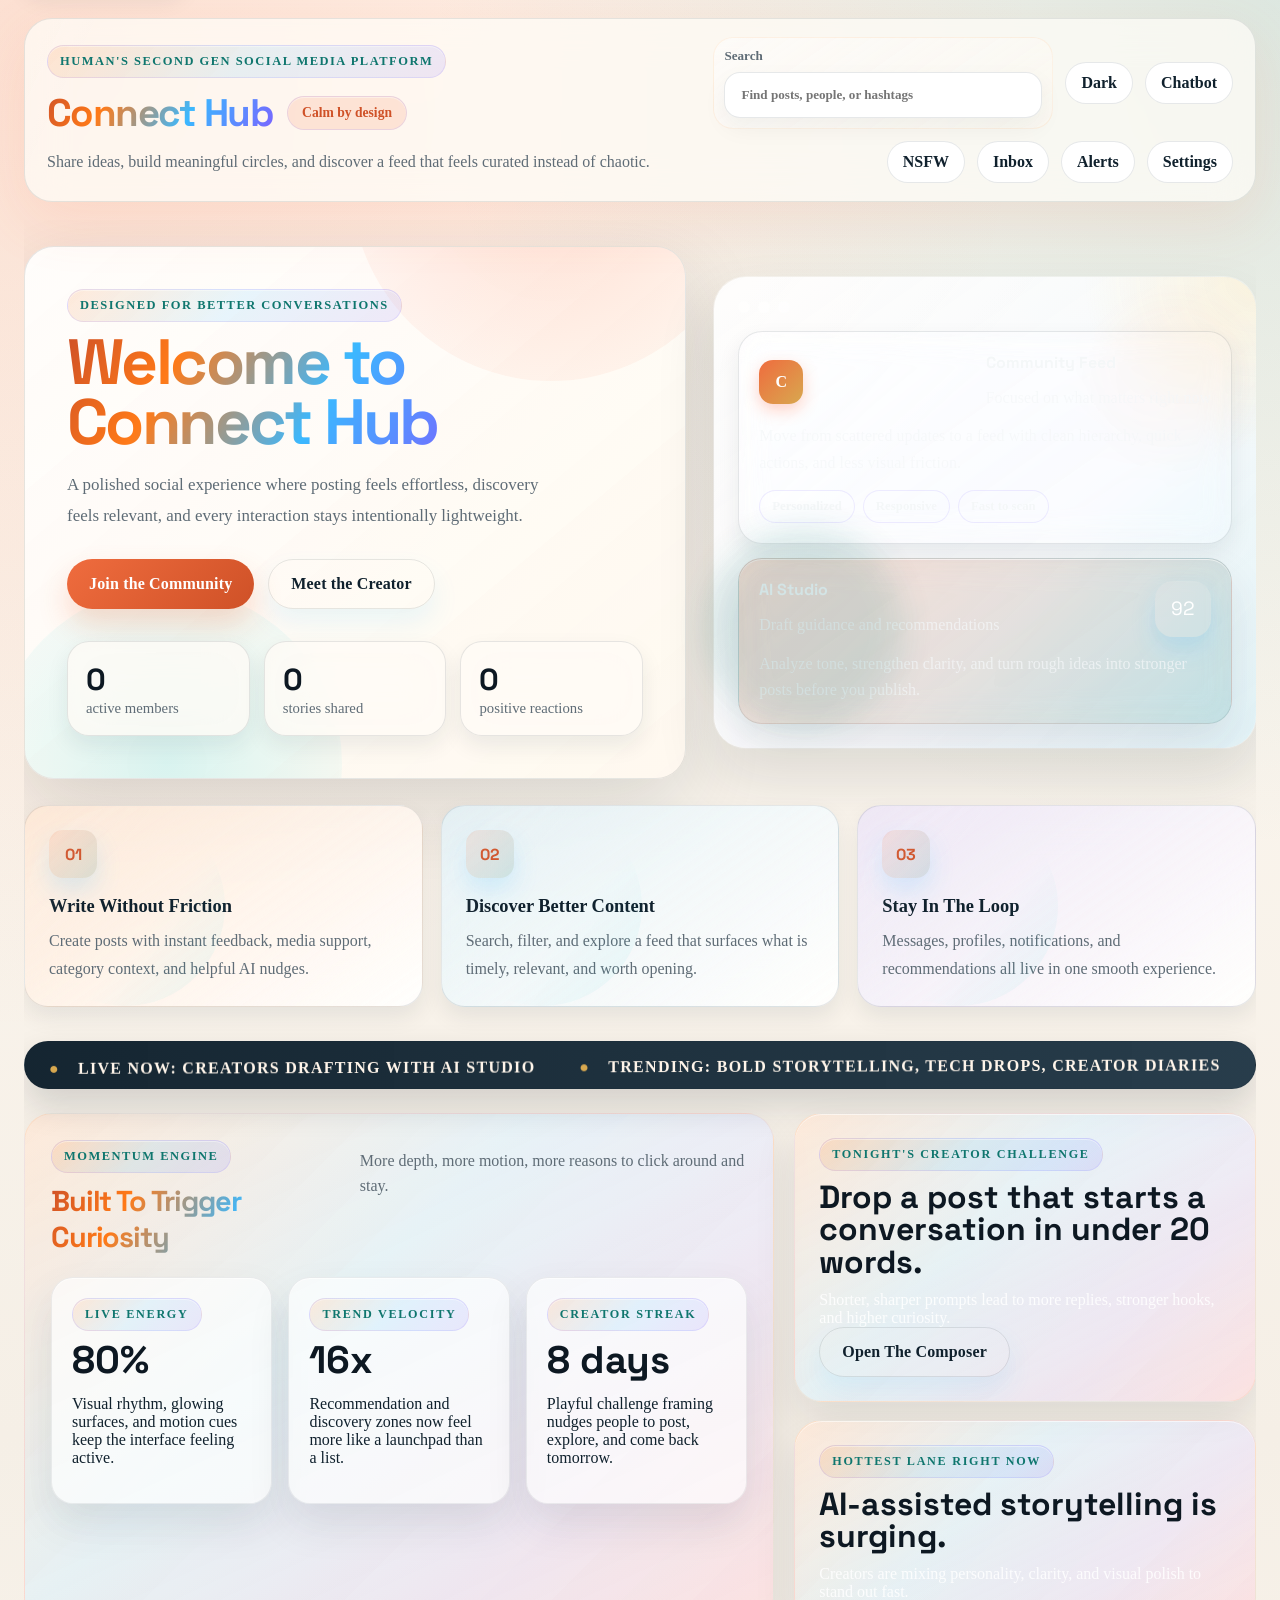
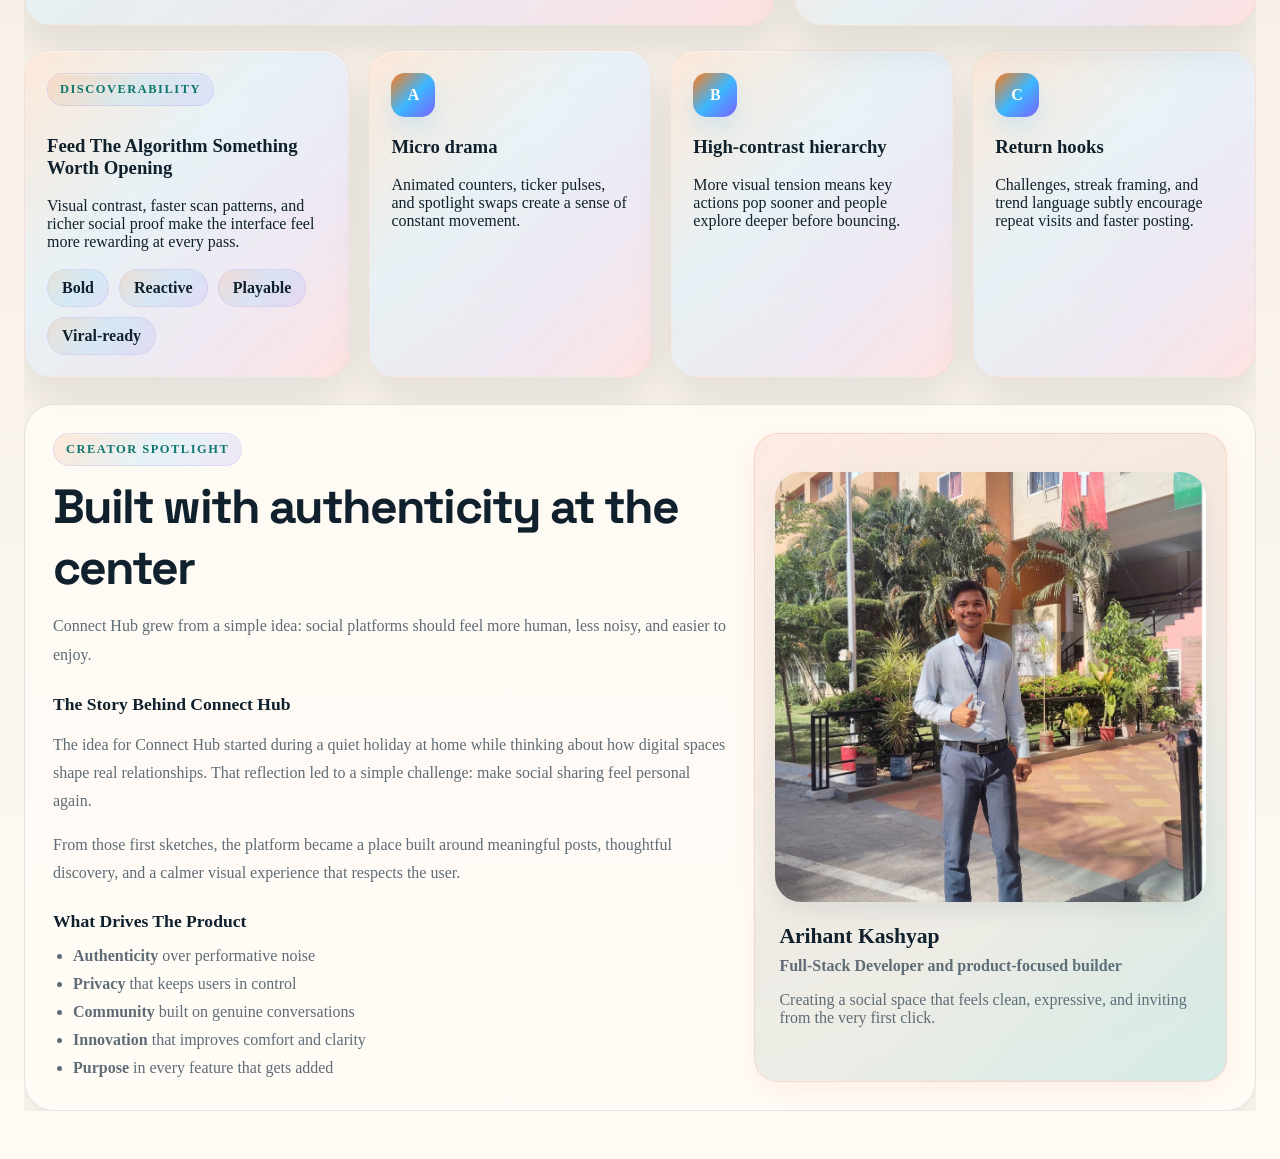
==== commit 7953cdff: "Commit" ====
--- a/index.html
+++ b/index.html
@@ -17,7 +17,7 @@
     <header id="mainHeader" class="site-header">
         <div class="header-shell">
             <div class="brand-block">
-                <span class="eyebrow">Human-first social platform</span>
+                <span class="eyebrow">Human's Second Gen Social Media Platform</span>
                 <div class="brand-line">
                     <h1>Connect Hub</h1>
                     <span class="brand-pill">Calm by design</span>
@@ -254,15 +254,25 @@
         </section>
 
         <section id="explorePage" class="container" style="display: none;">
-            <div class="section-card">
-                <div class="section-heading">
-                    <div>
-                        <span class="section-kicker">Community Discovery</span>
-                        <h2>Explore</h2>
-                    </div>
-                </div>
-                <div class="explore-controls">
-                    <input type="text" id="exploreSearchInput" placeholder="Search media, topics, or creators..." />
+            <div class="section-card explore-shell">
+                <div class="explore-hero">
+                    <div class="section-heading">
+                        <div>
+                            <span class="section-kicker">Discovery Mode</span>
+                            <h2>Explore</h2>
+                            <p class="section-meta">A scrolling wall of creator posts, internet finds, short videos, and AI-inspired visuals.</p>
+                        </div>
+                        <button id="closeExploreBtn" class="utility-btn" type="button">Back to feed</button>
+                    </div>
+                    <div class="explore-controls">
+                        <input type="text" id="exploreSearchInput" placeholder="Search creators, trends, visuals, or topics..." />
+                    </div>
+                    <div class="explore-pills">
+                        <span>Trending visuals</span>
+                        <span>Short videos</span>
+                        <span>Community posts</span>
+                        <span>AI concepts</span>
+                    </div>
                 </div>
                 <div id="exploreGrid" class="explore-grid"></div>
             </div>
--- a/static/style.css
+++ b/static/style.css
@@ -2609,6 +2609,156 @@
     width: min(360px, calc(100vw - 32px));
 }
 
+.explore-shell {
+    display: grid;
+    gap: 22px;
+}
+
+.explore-hero {
+    display: grid;
+    gap: 16px;
+}
+
+.explore-pills {
+    display: flex;
+    flex-wrap: wrap;
+    gap: 10px;
+}
+
+.explore-pills span,
+.explore-credit {
+    padding: 8px 12px;
+    border-radius: 999px;
+    background: rgba(255, 107, 69, 0.12);
+    color: #d85933;
+    font-size: 0.78rem;
+    font-weight: 700;
+}
+
+.explore-controls input {
+    width: 100%;
+    padding: 16px 18px;
+    border-radius: 18px;
+    border: 1.5px solid var(--border);
+    background: rgba(255, 255, 255, 0.8);
+    color: var(--text);
+}
+
+.explore-grid {
+    display: grid;
+    grid-template-columns: repeat(12, minmax(0, 1fr));
+    gap: 14px;
+}
+
+.explore-card {
+    position: relative;
+    min-height: 260px;
+    overflow: hidden;
+    border-radius: 26px;
+    border: 1px solid rgba(255, 107, 69, 0.15);
+    background: linear-gradient(160deg, rgba(26, 24, 24, 0.9), rgba(42, 28, 23, 0.82));
+    box-shadow: 0 18px 40px rgba(26, 15, 10, 0.16);
+}
+
+.explore-card-square {
+    grid-column: span 4;
+}
+
+.explore-card-tall {
+    grid-column: span 4;
+    min-height: 420px;
+}
+
+.explore-card-wide {
+    grid-column: span 8;
+    min-height: 320px;
+}
+
+.explore-media,
+.explore-text-card {
+    width: 100%;
+    height: 100%;
+}
+
+.explore-media {
+    display: block;
+    object-fit: cover;
+    background: #171717;
+}
+
+.explore-text-card {
+    display: grid;
+    align-content: end;
+    gap: 12px;
+    padding: 20px;
+    background: linear-gradient(145deg, rgba(255, 120, 88, 0.16), rgba(255, 203, 112, 0.14), rgba(92, 145, 255, 0.16));
+}
+
+.explore-text-card span {
+    width: fit-content;
+    padding: 6px 10px;
+    border-radius: 999px;
+    background: rgba(255, 255, 255, 0.16);
+    color: #fff;
+    font-size: 0.76rem;
+    text-transform: uppercase;
+    letter-spacing: 0.05em;
+}
+
+.explore-text-card p {
+    margin: 0;
+    color: #fff;
+    font-size: 1.02rem;
+    line-height: 1.7;
+}
+
+.explore-overlay {
+    position: absolute;
+    inset: auto 0 0 0;
+    display: grid;
+    gap: 8px;
+    padding: 18px;
+    color: #fff;
+    background: linear-gradient(180deg, transparent, rgba(7, 7, 7, 0.82));
+}
+
+.explore-overlay p {
+    margin: 0;
+    color: rgba(255, 255, 255, 0.82);
+}
+
+.explore-meta-top {
+    display: flex;
+    align-items: center;
+    justify-content: space-between;
+    gap: 10px;
+}
+
+.explore-tag {
+    display: inline-flex;
+    padding: 6px 10px;
+    border-radius: 999px;
+    background: rgba(255, 255, 255, 0.14);
+    color: #fff;
+    font-size: 0.76rem;
+    font-weight: 700;
+    text-transform: uppercase;
+    letter-spacing: 0.04em;
+}
+
+.explore-empty {
+    grid-column: 1 / -1;
+    padding: 28px;
+    border-radius: 24px;
+    border: 1px solid var(--border);
+    background: linear-gradient(135deg, rgba(255, 245, 240, 0.92), rgba(255, 240, 235, 0.89));
+}
+
+.explore-empty p {
+    margin: 10px 0 0;
+    color: var(--muted);
+}
+
 .toast {
     padding: 14px 16px;
     border-radius: 18px;
@@ -2727,6 +2877,13 @@
         width: auto;
         flex-direction: column;
         align-items: stretch;
+    }
+
+    .explore-card-square,
+    .explore-card-tall,
+    .explore-card-wide {
+        grid-column: span 6;
+        min-height: 320px;
     }
 }
 
@@ -2787,6 +2944,23 @@
         right: 16px;
         bottom: 16px;
         width: auto;
+    }
+
+    .explore-grid {
+        grid-template-columns: 1fr;
+    }
+
+    .explore-card-square,
+    .explore-card-tall,
+    .explore-card-wide {
+        grid-column: span 1;
+        min-height: 280px;
+    }
+
+    .explore-meta-top,
+    .explore-pills {
+        flex-direction: column;
+        align-items: flex-start;
     }
 }
 
--- a/static/style.next.css
+++ b/static/style.next.css
@@ -1677,6 +1677,155 @@
     width: min(360px, calc(100vw - 32px));
 }
 
+.explore-shell {
+    display: grid;
+    gap: 22px;
+}
+
+.explore-hero {
+    display: grid;
+    gap: 16px;
+}
+
+.explore-pills {
+    display: flex;
+    flex-wrap: wrap;
+    gap: 10px;
+}
+
+.explore-pills span,
+.explore-credit {
+    padding: 8px 12px;
+    border-radius: 999px;
+    background: rgba(239, 108, 62, 0.12);
+    color: var(--accent-deep);
+    font-size: 0.78rem;
+    font-weight: 700;
+}
+
+.explore-controls input {
+    width: 100%;
+    padding: 16px 18px;
+    border-radius: 18px;
+    border: 1px solid var(--border);
+    background: var(--surface-strong);
+    color: var(--text);
+}
+
+.explore-grid {
+    display: grid;
+    grid-template-columns: repeat(12, minmax(0, 1fr));
+    gap: 14px;
+}
+
+.explore-card {
+    position: relative;
+    min-height: 260px;
+    overflow: hidden;
+    border-radius: 26px;
+    border: 1px solid var(--border);
+    background: #151515;
+    box-shadow: var(--shadow-md);
+}
+
+.explore-card-square {
+    grid-column: span 4;
+}
+
+.explore-card-tall {
+    grid-column: span 4;
+    min-height: 420px;
+}
+
+.explore-card-wide {
+    grid-column: span 8;
+    min-height: 320px;
+}
+
+.explore-media,
+.explore-text-card {
+    width: 100%;
+    height: 100%;
+}
+
+.explore-media {
+    display: block;
+    object-fit: cover;
+    background: #171717;
+}
+
+.explore-text-card {
+    display: grid;
+    align-content: end;
+    gap: 12px;
+    padding: 20px;
+    background: linear-gradient(145deg, rgba(239, 108, 62, 0.16), rgba(89, 139, 255, 0.14));
+}
+
+.explore-text-card span {
+    width: fit-content;
+    padding: 6px 10px;
+    border-radius: 999px;
+    background: rgba(255, 255, 255, 0.16);
+    color: #fff;
+    font-size: 0.76rem;
+    text-transform: uppercase;
+    letter-spacing: 0.05em;
+}
+
+.explore-text-card p {
+    margin: 0;
+    color: #fff;
+    line-height: 1.7;
+}
+
+.explore-overlay {
+    position: absolute;
+    inset: auto 0 0 0;
+    display: grid;
+    gap: 8px;
+    padding: 18px;
+    color: #fff;
+    background: linear-gradient(180deg, transparent, rgba(7, 7, 7, 0.82));
+}
+
+.explore-overlay p {
+    margin: 0;
+    color: rgba(255, 255, 255, 0.82);
+}
+
+.explore-meta-top {
+    display: flex;
+    align-items: center;
+    justify-content: space-between;
+    gap: 10px;
+}
+
+.explore-tag {
+    display: inline-flex;
+    padding: 6px 10px;
+    border-radius: 999px;
+    background: rgba(255, 255, 255, 0.14);
+    color: #fff;
+    font-size: 0.76rem;
+    font-weight: 700;
+    text-transform: uppercase;
+    letter-spacing: 0.04em;
+}
+
+.explore-empty {
+    grid-column: 1 / -1;
+    padding: 28px;
+    border-radius: 24px;
+    border: 1px solid var(--border);
+    background: var(--surface-muted);
+}
+
+.explore-empty p {
+    margin: 10px 0 0;
+    color: var(--muted);
+}
+
 .toast {
     padding: 14px 16px;
     border-radius: 18px;
@@ -1791,6 +1940,13 @@
         width: auto;
         flex-direction: column;
         align-items: stretch;
+    }
+
+    .explore-card-square,
+    .explore-card-tall,
+    .explore-card-wide {
+        grid-column: span 6;
+        min-height: 320px;
     }
 }
 
@@ -1852,4 +2008,21 @@
         bottom: 16px;
         width: auto;
     }
-}
+
+    .explore-grid {
+        grid-template-columns: 1fr;
+    }
+
+    .explore-card-square,
+    .explore-card-tall,
+    .explore-card-wide {
+        grid-column: span 1;
+        min-height: 280px;
+    }
+
+    .explore-meta-top,
+    .explore-pills {
+        flex-direction: column;
+        align-items: flex-start;
+    }
+}
